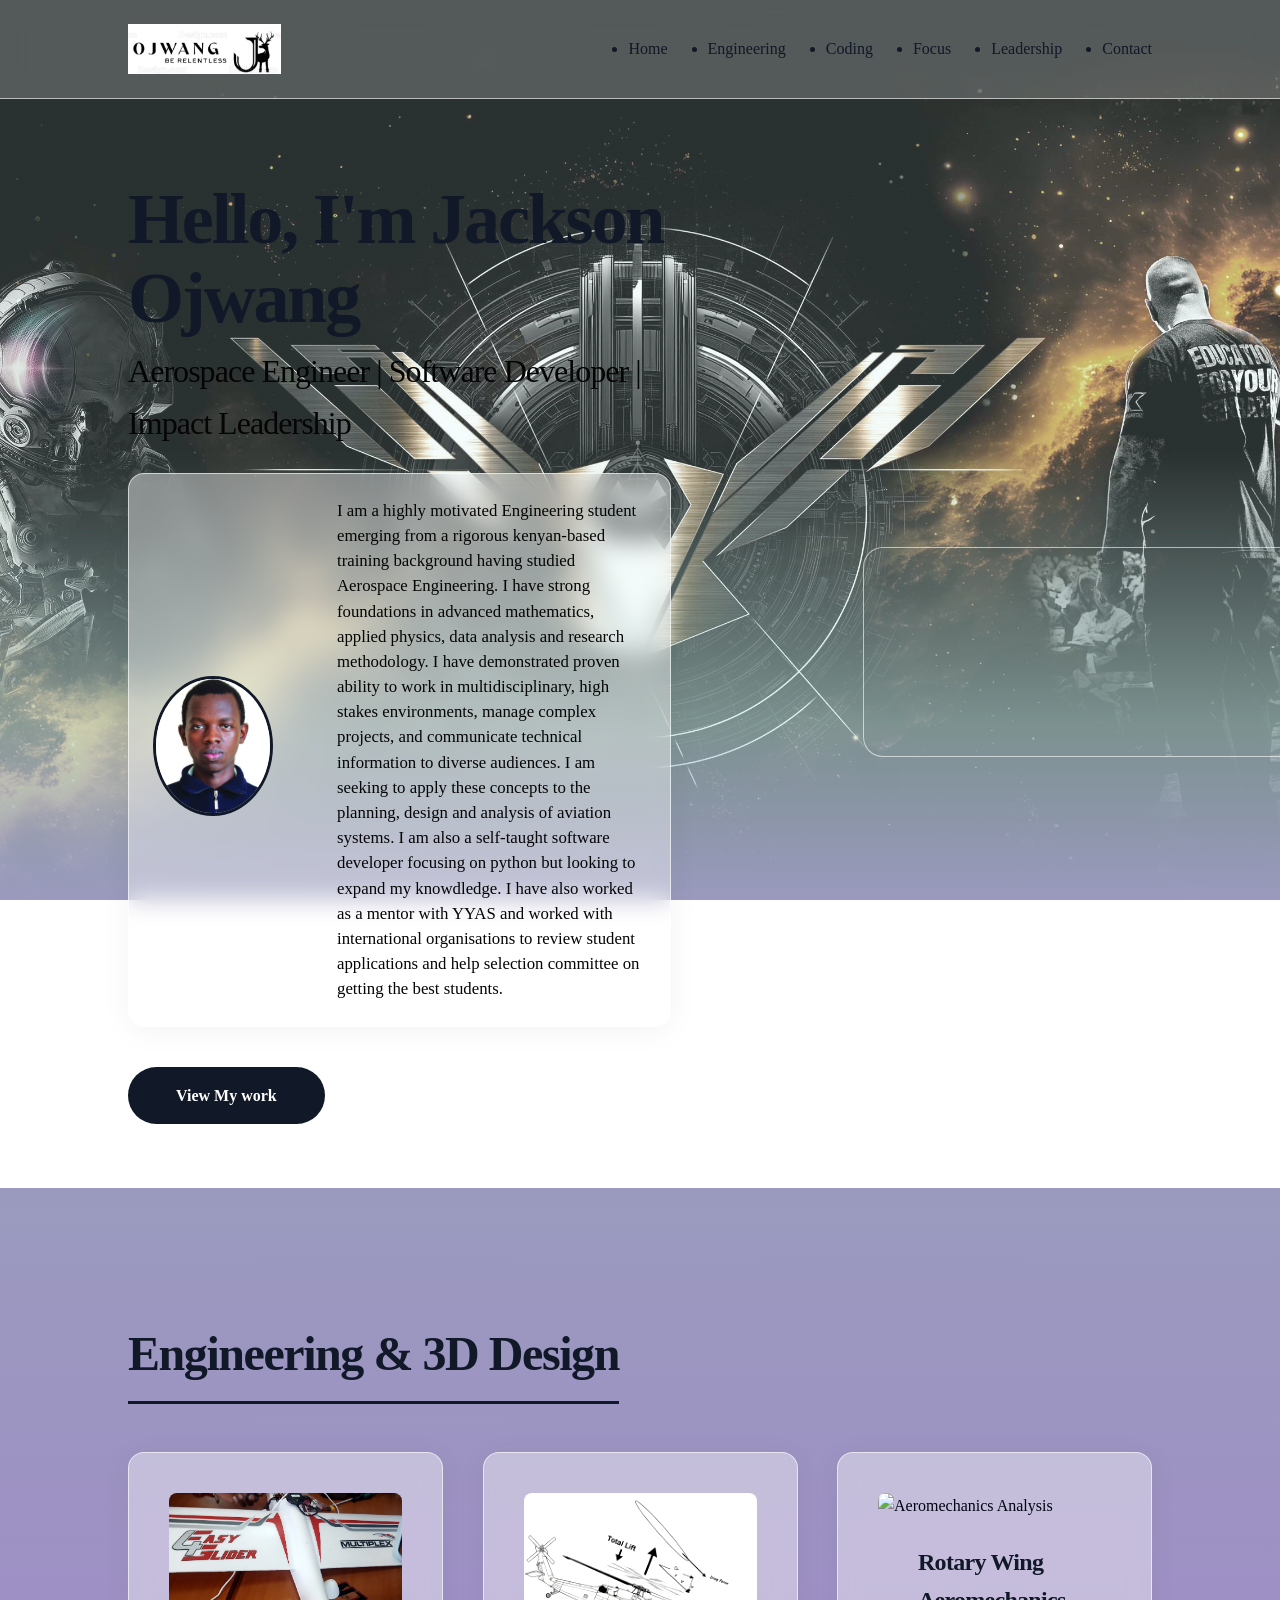
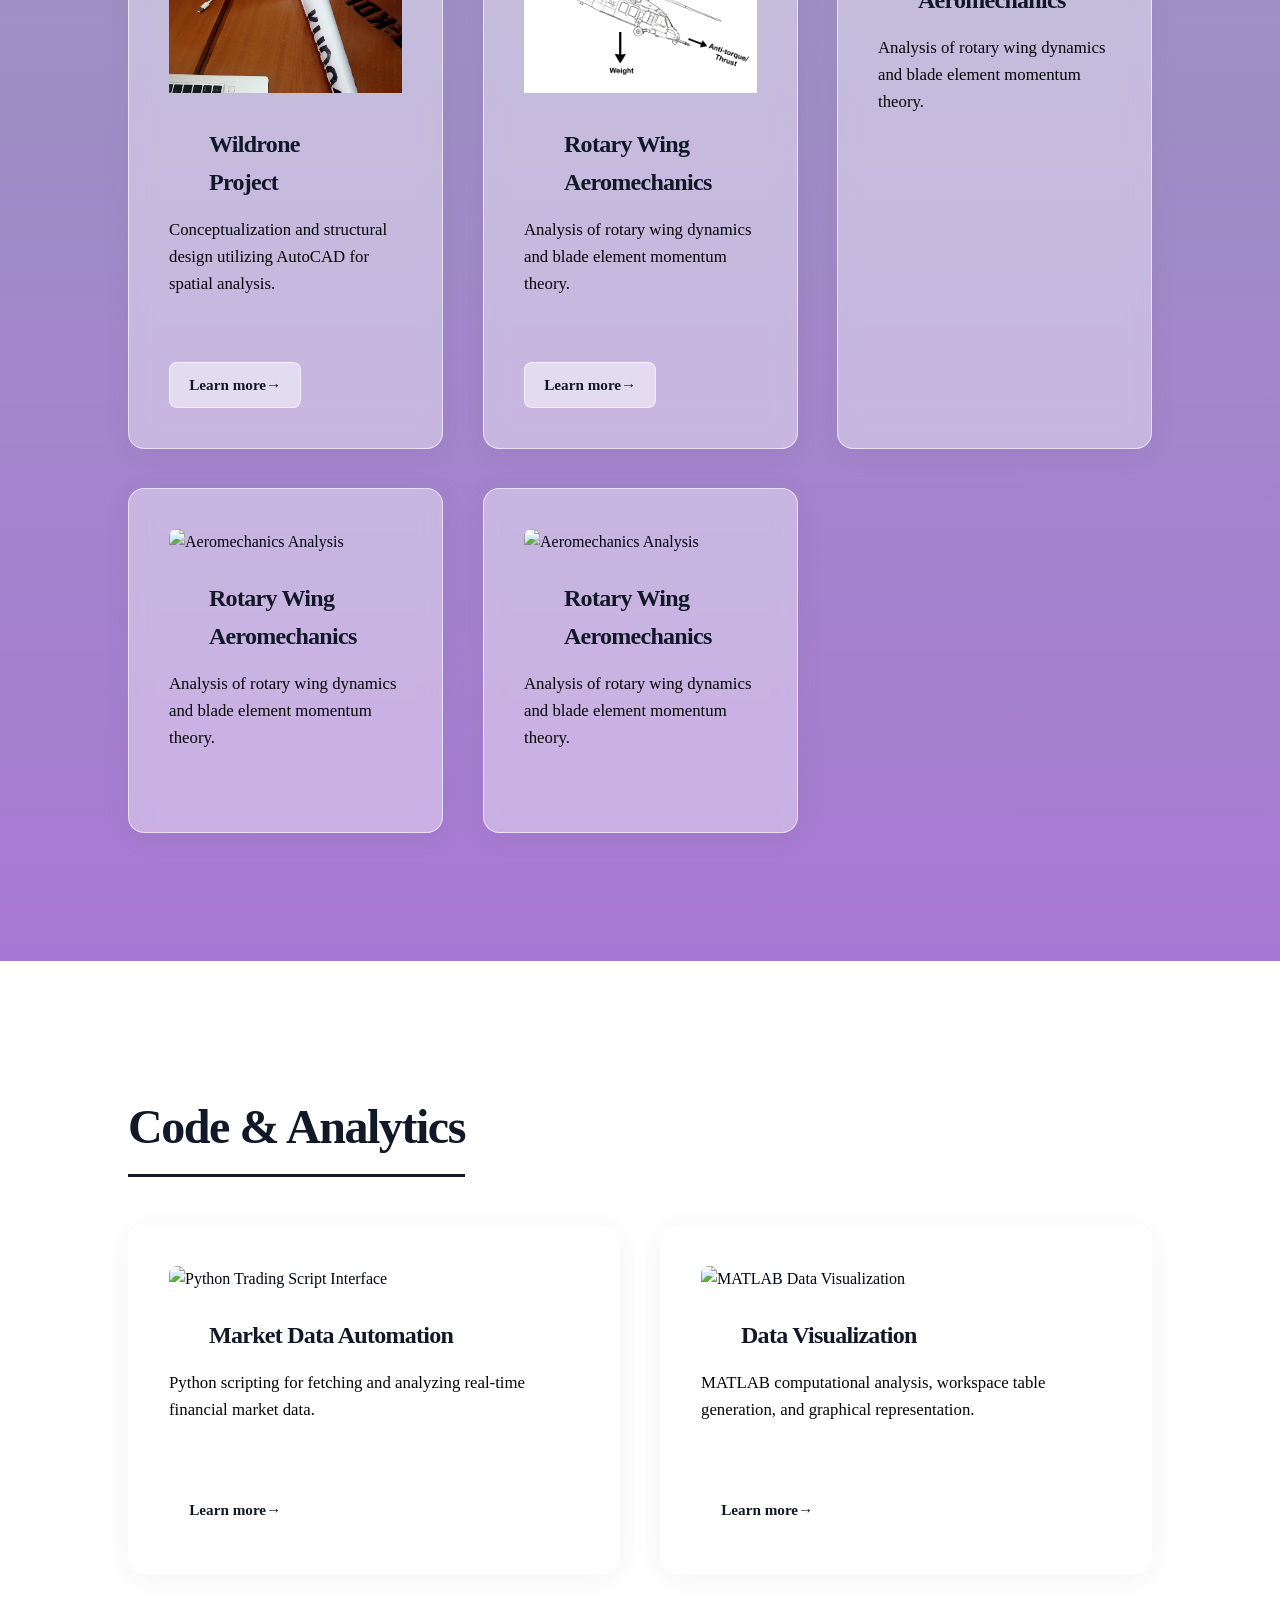
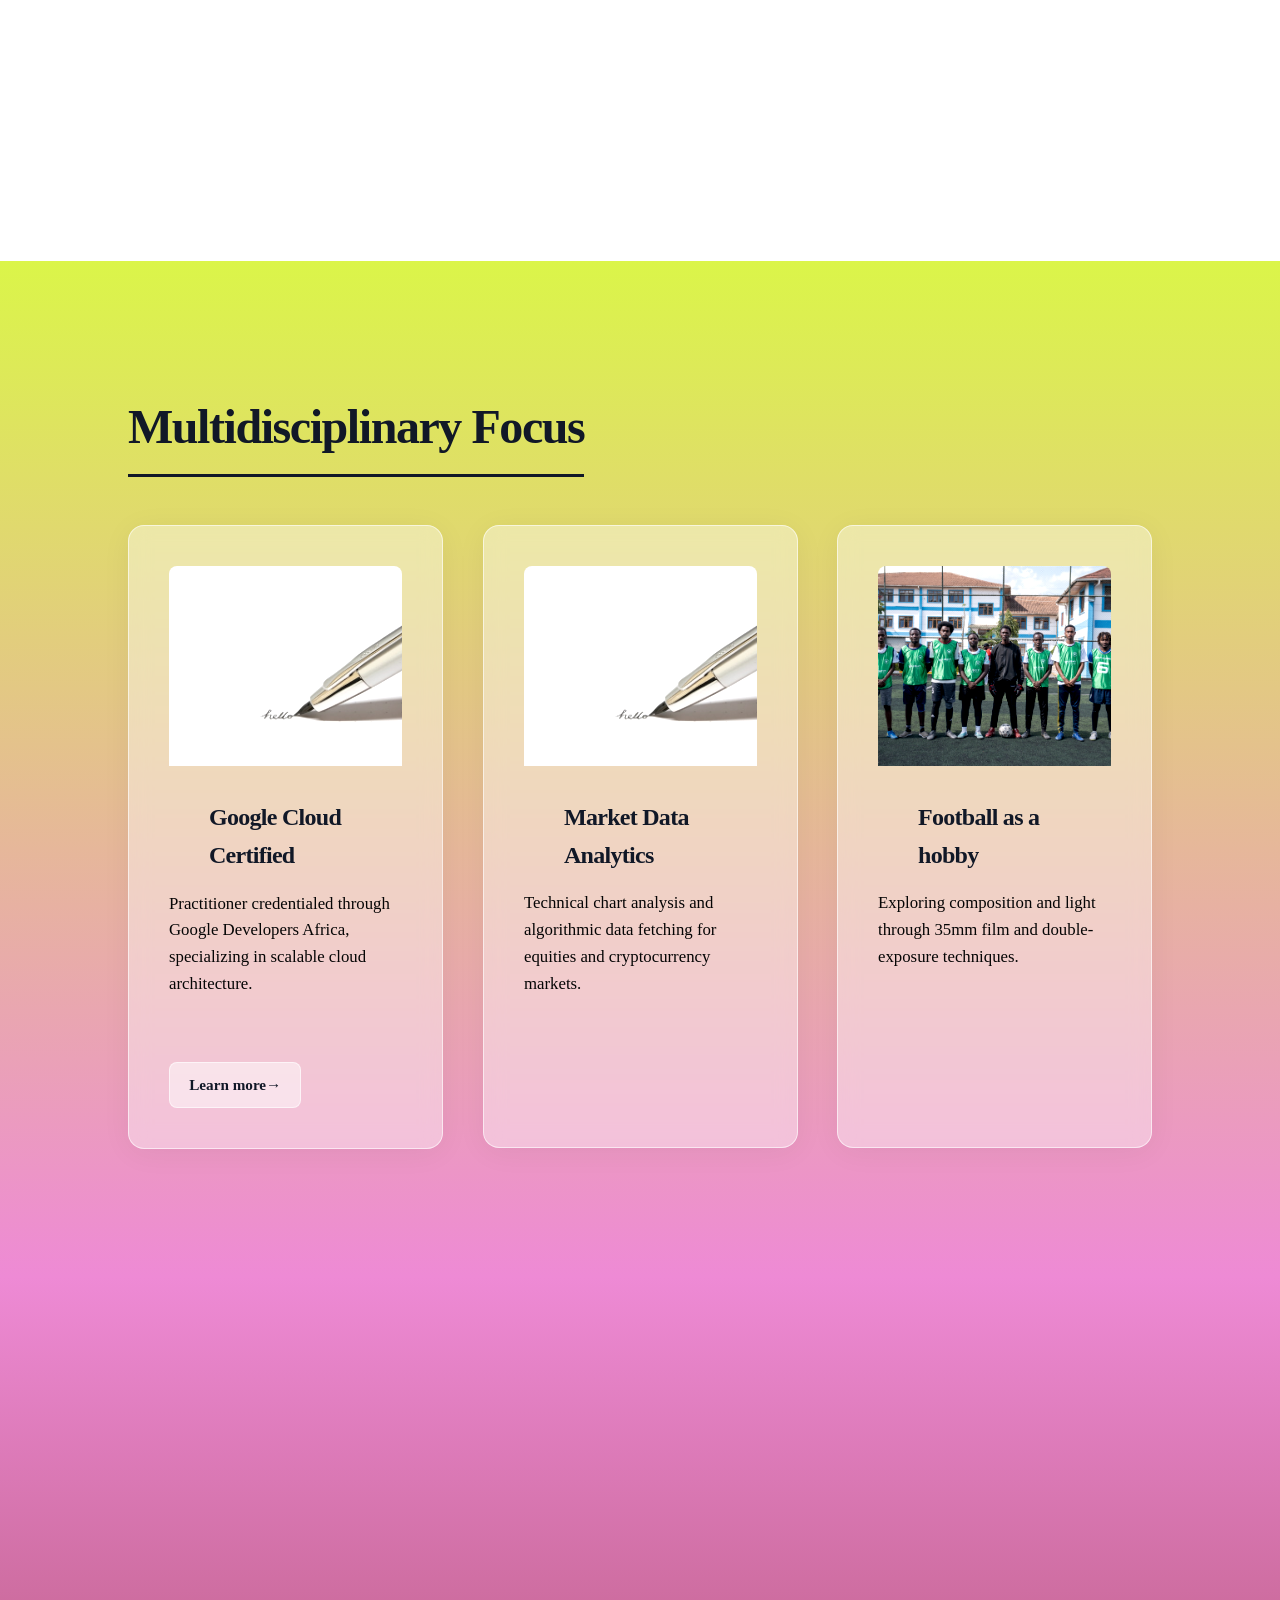
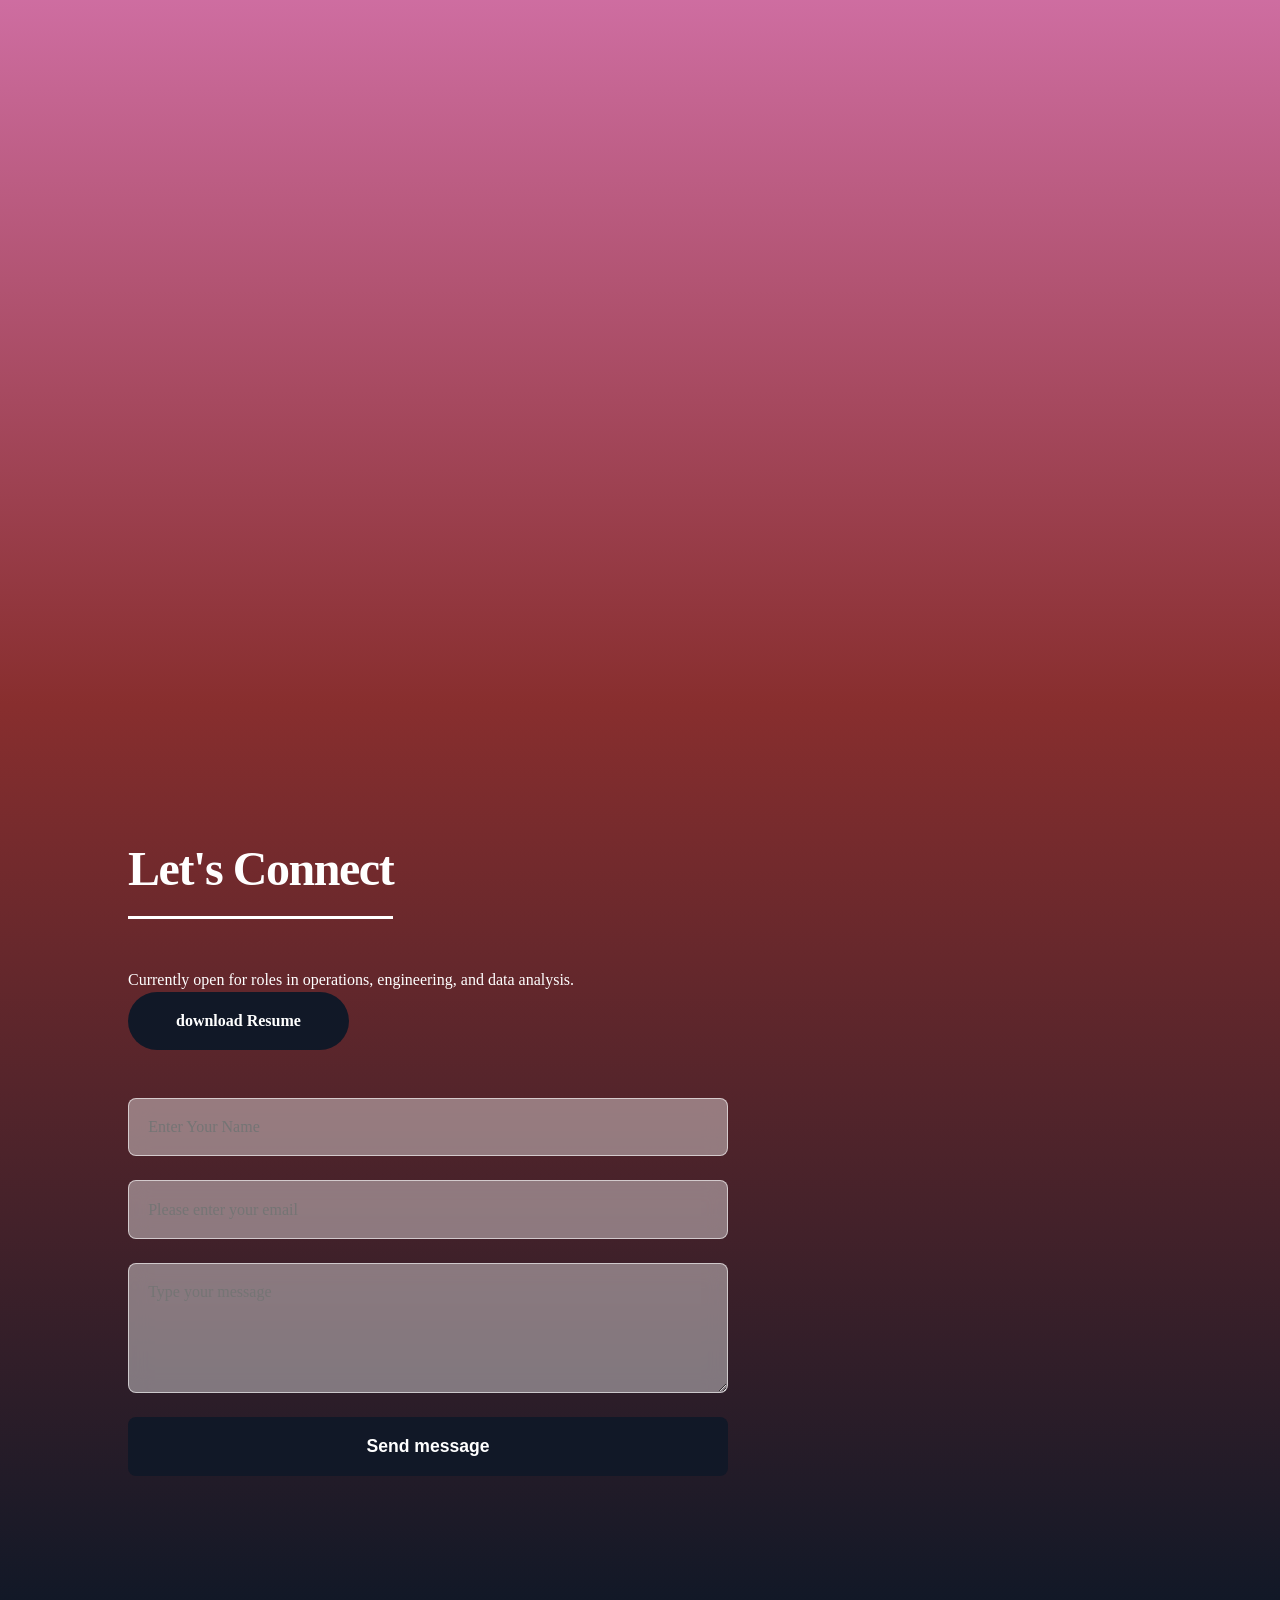
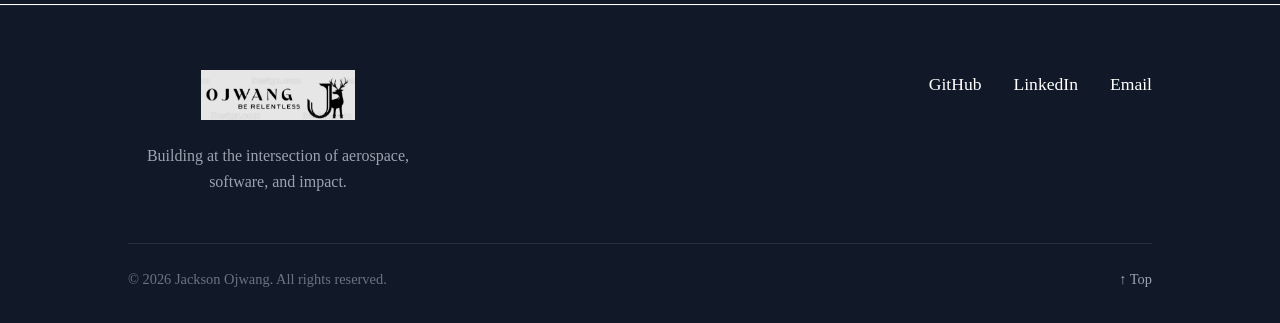
==== index.html @ 4561d60f "Update index.html changed link to LinkedIn profile" ====
<!DOCTYPE html>
<html lang="en">
<head>
    <meta charset="UTF-8">
    <meta name="viewport" content="width=device-width, initial-scale=1.0">
    <title>Portfolio | Aerospace & Engineer</title>

    <link rel="preconnect" href="https://fonts.googleapis.com">
    <link rel="preconnect" href="https://fonts.gstatic.com" crossorigin>
    <link href="https://fonts.googleapis.com/css2?family=Sirin+Stencil&display=swap" rel="stylesheet">

    <link rel="stylesheet" href="style.css">
</head>
<body>

    <header>
        <nav>
            <div class="logo">
                <a href="#home">
                    <img src="images/logo.jpg" alt="Jackson Ojwang logo"
                class="nav-logo">
                </a>
            </div>

            <div class="hamburger">
            <div class="line1"></div>
            <div class="line1"></div>
            <div class="line1"></div>
            </div>

            <ul class="nav-links">
                <li><a href="#home">Home</a></li>
                <li><a href="#engineering">Engineering</a></li>
                <li><a href="#coding">Coding</a></li>
                <li><a href="#focus">Focus</a></li>
                <li><a href="#leadership">Leadership</a></li>
                <li><a href="#contact">Contact</a></li>
            </ul>
        </nav>
    </header>

                <!---HERO SECTION---->
    <main>
        <section id="home" class="hero-section">
            <div class="hero-content">
            <div class="hero-text-column">
        <h1>Hello, I'm Jackson Ojwang</h1>
        <h2>Aerospace Engineer | Software Developer | Impact Leadership</h2>
        <div class="about-container">
            <div class="profile-img-wrapper">
                <img src="images/Portrait.jpg" alt="portait of Jackson">
            </div>
            <div class="bio-text">
                <p>I am a highly motivated Engineering student emerging from a rigorous kenyan-based training background having studied Aerospace Engineering. 
                    I have strong foundations in advanced mathematics, applied physics, data analysis and research methodology. 
                    I have demonstrated proven ability to work in multidisciplinary, high stakes environments, 
                    manage complex projects, and communicate technical information to diverse audiences. 
                    I am seeking to apply these concepts to the planning, design and analysis of aviation systems.
                    I am also a self-taught software developer focusing on python but looking to expand my knowdledge. 
                    I have also worked as a mentor with YYAS and worked with international organisations to 
                    review student applications and help selection committee on getting the best students. 
                </p>
            </div>
        </div>

        <a href="#engineering" class="cta-button">View My work</a>
    </div>

    <div class="hero-visual-column">
        <video class="floating-video" autoplay loop muted playsinline>
            <source src="images/floating.mp4" type="video/mp4">
            Your browser does not support video tag
        </video>
    </div>
</div>
        </section>
        
        <!---Engineering and expertise---->
        <section id="engineering" class="portfolio-section">
            <h2 class="hidden-scroll">Engineering & 3D Design</h2>
            <div class="grid-container">
                <div class="card hidden-scroll">
                    <img src="images/Drone.jpg" alt="AutoCAD Drone Mapping Render">
                    <h3>Wildrone Project</h3>
                    <p>Conceptualization and structural design utilizing AutoCAD for spatial analysis.</p>
                    <a href="pages/drone.html" class="learn-more-btn">Learn more&rarr;</a>
                </div>
                <div class="card hidden-scroll">
                    <img src="images/rotor mechanics.jpg" alt="Aeromechanics Analysis">
                    <h3>Rotary Wing Aeromechanics</h3>
                    <p>Analysis of rotary wing dynamics and blade element momentum theory.</p>
                    <a href="pages/Engineering.html" class="learn-more-btn">Learn more&rarr;</a>
                </div>
                <div class="card hidden-scroll">
                    <img src="/api/placeholder/600/400" alt="Aeromechanics Analysis">
                    <h3>Rotary Wing Aeromechanics</h3>
                    <p>Analysis of rotary wing dynamics and blade element momentum theory.</p>
                </div>
                <div class="card hidden-scroll">
                    <img src="/api/placeholder/600/400" alt="Aeromechanics Analysis">
                    <h3>Rotary Wing Aeromechanics</h3>
                    <p>Analysis of rotary wing dynamics and blade element momentum theory.</p>
                </div>
                <div class="card hidden-scroll">
                    <img src="/api/placeholder/600/400" alt="Aeromechanics Analysis">
                    <h3>Rotary Wing Aeromechanics</h3>
                    <p>Analysis of rotary wing dynamics and blade element momentum theory.</p>
                </div>
            </div>
        </section>

                    <!---Coding and programming---->
        <section id="coding" class="portfolio-section">
            <h2 class="hidden-scroll">Code & Analytics</h2>
            <div class="grid-container">
                <div class="card hidden-scroll">
                    <img src="/api/placeholder/600/400" alt="Python Trading Script Interface">
                    <h3>Market Data Automation</h3>
                    <p>Python scripting for fetching and analyzing real-time financial market data.</p>
                    <a href="pages/pythonscript.html" class="learn-more-btn">Learn more&rarr;</a>
                </div>
                <div class="card hidden-scroll">
                    <img src="images" alt="MATLAB Data Visualization">
                    <h3>Data Visualization</h3>
                    <p>MATLAB computational analysis, workspace table generation, and graphical representation.</p>
                    <a href="pages/MATLAB.html" class="learn-more-btn">Learn more&rarr;</a>
                </div>
            </div>
        </section>

                    <!---Certifications and other things---->
        <section id="focus" class="portfolio-section">
    <h2 class="hidden-scroll">Multidisciplinary Focus</h2>
    <div class="grid-container">
        <div class="card">
            <img src="images/hello.jpg">
            <div class="card-overlay">
                <h3>Google Cloud Certified</h3>
                <p>Practitioner credentialed through Google Developers Africa, specializing in scalable cloud architecture.</p>
                <a href="pages/GCP.html" class="learn-more-btn">Learn more&rarr;</a>
            </div>
        </div>

        <div class="card bg-image-card hidden-scroll" style="background-image: url('images/trading.jpg');">
            <div class="card-overlay">
                 <img src="images/hello.jpg">
                <h3>Market Data Analytics</h3>
                <p>Technical chart analysis and algorithmic data fetching for equities and cryptocurrency markets.</p>
            </div>
        </div>
        <div class="card bg-image-card hidden-scroll" style="background-image: url('images');">
            <div class="card-overlay">
                 <img src="images/futbol.jpg">
                <h3>Football as a hobby</h3>
                <p>Exploring composition and light through 35mm film and double-exposure techniques.</p>
            </div>
        </div>
    </div>
</section>
                                          
                <!---Leadership and stuff---->
        <section id="leadership" class="portfolio-section">
            <h2 class="hidden-scroll">Leadership & Mentorship</h2>
            <div class="grid-container">
                <div class="card hidden-scroll">
                    <img src="images/YYAS.jpg" alt="Mentoring at YYAS">
                    <h3>Yale Young African Scholars</h3>
                    <p>Mentorship and academic guidance for incoming student cohorts.</p>
                     <a href="pages/yyas.html" class="learn-more-btn">Learn more&rarr;</a>
                </div>
                <div class="card hidden-scroll">
                    <img src="images/NMS.jpg" alt="Teaching at Nambale Magnet School">
                    <h3>Educator & Mentor</h3>
                    <p>Experience teaching at Nambale Magnet School, translating complex concepts into actionable lessons.</p>
                     <a href="pages/mentorship.html" class="learn-more-btn">Learn more&rarr;</a>
                </div>
                <div class="card hidden-scroll">
                    <img src="images/united-world-colleges.png" alt="United World colleges">
                    <h3>Application Reviewer</h3>
                    <p>Experience teaching at Nambale Magnet School, translating complex concepts into actionable lessons.</p>
                    <a href="pages/uwc.html" class="learn-more-btn">Learn more&rarr;</a>
                </div>
            </div>
        </section>

                <!---Footer Section---->
        <section id="contact" class="contact-section hidden-scroll">
            <h2>Let's Connect</h2>
            <p>Currently open for roles in operations, engineering, and data analysis.</p>
            
            <a href="Jackson_Ojwang_Resume.pdf"
            target="_blank" download="Jackson_Ojwang_Resume.pdf"
            class="btn-download">download Resume</a>

            <form id="contact-form" action="https://formspree.io/f/mwvnjgkq" method="post">
                <input type="text" id="name" name="name" placeholder="Enter Your Name">
                <input type="email" id="email" name="email" placeholder="Please enter your email">
                <textarea id="message" name="message" placeholder="Type your message" rows="5" required></textarea>
                <button type="submit" id="submit-btn"> Send message</button>
                <p id="form-status" style="display: none; margin-top: 1rem; font-weight: 600;"></p>
            </form>
        </section>

    </main>

       <footer class="site-footer">
    <div class="footer-content">
        <div class="footer-brand">
            <img src="images/logo.jpg" alt="Jackson Ojwang logo"
        class="footer-logo">
            <p>Building at the intersection of aerospace, software, and impact.</p>
        </div>
        
        <div class="footer-links">
            <a href="https://github.com/ojay003" target="_blank">GitHub</a>
            <a href="https://ke.linkedin.com/in/jackson-ojwang-463024352" target="_blank">LinkedIn</a>
            <a href="dredyoj@gmail.com">Email</a>
        </div>
    </div>
    
    <div class="footer-bottom">
        <p>&copy; 2026 Jackson Ojwang. All rights reserved.</p>
        <a href="#home" class="back-to-top">↑ Top</a>
    </div>
</footer>

    <script src="script.js"></script>
</body>
</html>
---- style.css ----
/* ======= CSS VARIABLES ======== */
:root {
    /* color Palette */
    --c-mint: #9a9abe;    /* Landing Page */
    --c-purple: #A879D4;  /* Engineering */
    --c-lime: #DBF549;    /* Code & Analytics */
    --c-gold: #ee8ad5;    /* Leadership */
    --c-gray: #882e2e;    /* Contact/Footer */

    /* Typography & Surfaces */
    --text-main: #111827;   
    --text-muted: #050505;     
    --surface-glass: rgba(255, 255, 255, 0.4);
    --glass-border: rgba(255, 255, 255, 0.6);

    /* ========fonts======*/
    --font-body: 'inter', -apple-system, sans-serif;
    --font-display: 'Sirin Stencil',cursive;
}

/* ========= */
* {
    margin: 0;
    padding: 0;
    box-sizing: border-box;
    scroll-behavior: smooth;
}

body {
    color: var(--text-main);
    font-family: var(--font-stack);
    line-height: 1.6;
    overflow-x: hidden;
    
}

h1, h2, h3 {
    font-weight: 800;
    letter-spacing: -0.03em;
}

a {
    text-decoration: none;
    color: inherit;
    transition: all 0.3s ease;
}

/* == HEADER & NAVIGATION ===== */
header {
    position: fixed;
    top: 0;
    width: 100%;
    padding: 1.5rem 5%;
    display: flex;
    justify-content: space-between;
    align-items: center;
    background: rgba(255, 255, 255, 0.2);
    backdrop-filter: blur(12px);
    -webkit-backdrop-filter: blur(12px);
    z-index: 1000;
    border-bottom: 1px solid var(--glass-border);
    padding: 1.5rem 10%;
}

.logo {
    font-size: 1rem;
    font-weight: 900;
    color: var(--text-main);
}

nav {
    display: flex;
    align-items: center;            
    justify-content: space-between; 
    position: relative;
    width: 100%;
}
.nav-logo {
    max-height: 50px;
    width: auto;
    display: block;
}

/* Desktop Navigation */
@media screen and (min-width: 769px) {
    .nav-links {
        display: flex;
        flex-direction: row;
        align-items: center;
        gap: 2.5rem;
        margin: 0;
    }
}

.nav-links a:hover {
    color: #000;
    opacity: 0.6;
}

/* ====TRANSITIONS======= */
#home {
    background: linear-gradient(
        to bottom,
        rgba(204, 240, 236, 0.2) 50%,  
        rgba(204, 240, 236, 0.6) 80%, 
        var(--c-mint) 100% 
    ),
    url('images/amazing.jpeg'); 
    
    background-size: cover;
    background-position: center;
    background-repeat: no-repeat;
    background-attachment: fixed; 
}

#engineering {
    background: linear-gradient(to bottom, var(--c-mint), var(--c-purple));
}

#code {
    background: linear-gradient(to bottom, var(--c-purple), var(--c-lime));
}

#focus {
    background: linear-gradient(to bottom, var(--c-lime), var(--c-gold));
}

#leadership {
    background: linear-gradient(to bottom, var(--c-gold), var(--c-gray));
}

#contact {
    background: linear-gradient(to bottom, var(--c-gray), var(--text-main));
}

#contact h2, #contact p {
    color: #ffffff; 
}
#contact h2 {
    border-bottom-color: #ffffff;
}

/* ==== SECTION LAYOUTS ======== */
.hero-section {
    min-height: 100vh;
    display: flex;
    align-items: center;
    padding: 180px 10% 4rem 10%; 

}

.portfolio-section, .contact-section {
    padding: 8rem 10%;
    min-height: 100vh;
}

/* ===== ===== */
.hero-content h1 {
    font-size: 4.5rem;
    margin-bottom: 0.5rem;
    line-height: 1.1;
}

.hero-content h2 {
    font-size: 2rem;
    color: var(--text-muted);
    margin-bottom: 1.5rem;
    font-weight: 500;
}

.hero-content p {
    font-size: 1.5rem;
    max-width: 600px;
    margin-bottom: 2.5rem;
    color: var(--text-muted);
}

.portfolio-section h2, .contact-section h2 {
    font-size: 3rem;
    margin-bottom: 3rem;
    border-bottom: 3px solid var(--text-main);
    display: inline-block;
    padding-bottom: 0.5rem;
}

.cta-button, .btn-download {
    display: inline-block;
    padding: 1rem 3rem;
    background-color: var(--text-main);
    color: #fff;
    border-radius: 50px; 
    font-weight: 600;
    transition: transform 0.2s ease, box-shadow 0.2s ease;
}

.cta-button:hover, .btn-download:hover {
    transform: translateY(-3px);
    box-shadow: 0 10px 20px rgba(0, 0, 0, 0.15);
}

/* ========CONTAINERS========== */
.grid-container {
    display: grid;
    grid-template-columns: repeat(auto-fit, minmax(300px, 1fr));
    gap: 2.5rem;
}

.card, .timeline-item {
    background: var(--surface-glass);
    backdrop-filter: blur(10px);
    -webkit-backdrop-filter: blur(10px);
    padding: 2.5rem;
    border-radius: 16px;
    border: 1px solid var(--glass-border);
    box-shadow: 0 4px 30px rgba(0, 0, 0, 0.05);
    transition: transform 0.3s ease, box-shadow 0.3s ease, background-color 0.3s ease;
}

.card:hover, .timeline-item:hover {
    transform: translateY(-8px);
    box-shadow: 0 15px 35px rgba(0, 0, 0, 0.1);
    background: rgba(255, 255, 255, 0.6);
}

.card h3, .timeline-item h3 {
    font-size: 1.5rem;
    margin-bottom: 1rem;
    color: var(--text-main);
}

.card p, .timeline-item p {
    color: var(--text-muted);
    font-size: 1.05rem;
}

/* ======== */
.timeline {
    display: flex;
    flex-direction: column;
    gap: 2rem;
}

/* ================== */
#contact-form {
    display: flex;
    flex-direction: column;
    gap: 1.5rem;
    margin-top: 3rem;
    max-width: 600px;
}

#contact-form input, #contact-form textarea {
    width: 100%;
    padding: 1.2rem;
    background: var(--surface-glass);
    backdrop-filter: blur(10px);
    border: 1px solid var(--glass-border);
    border-radius: 8px;
    color: var(--text-main);
    font-family: inherit;
    font-size: 1rem;
    transition: outline 0.2s ease, background-color 0.2s ease;
}

#contact-form input:focus, #contact-form textarea:focus {
    outline: 2px solid var(--text-main);
    background: rgba(255, 255, 255, 0.8);
}

#contact-form button {
    padding: 1.2rem;
    background-color: var(--text-main);
    color: #fff;
    border: none;
    border-radius: 8px;
    font-size: 1.1rem;
    font-weight: 600;
    cursor: pointer;
    transition: transform 0.2s ease, box-shadow 0.2s ease;
}

#contact-form button:hover {
    transform: translateY(-2px);
    box-shadow: 0 10px 20px rgba(0, 0, 0, 0.15);
}

/* ========== */
footer {
    text-align: center;
    padding: 3rem;
    background: var(--c-gray);
    color: var(--text-muted);
    font-weight: 500;
}

/* ==========SCROLL======== */
.hidden-scroll {
    opacity: 0;
    transform: translateY(40px) scale(0.95);
    transition: all 0.7s cubic-bezier(0.5, 0, 0, 1);
    will-change: opacity, transform;
}

.show-scroll {
    opacity: 1;
    transform: translateY(0) scale(1);
}

/* ========IMAGES=======*/
.card img {
    width: 100%;
    height: 200px;
    object-fit: cover;
    border-radius: 8px 8px 0 0;
    filter: grayscale(20%) contrast(120%);
    transition: filter o.3s ease;
}

.card:hover img {
    filter: grayscale(0%) contrast(100%); 
    transform: scale(1.02);
}

.card h3, card p{
    padding: 0 2.5rem;
}

.card h3 {
    margin-top: 1.5rem;
    margin-bottom: 1rem;
}

.card p {
    margin-bottom: 2.5rem;
}

/* ========= ABOUT CONTAINER=========== */
.about-container {
    display: flex;
    align-items: center;
    gap: 4rem;
    background: var(--surface-glass);
    backdrop-filter: blur(12px);
    -webkit-backdrop-filter: blur(12px);
    border: 1px solid var(--glass-border);
    padding: 1.5rem;
    border-radius: 16px;
    margin-bottom: 2.5rem;
    max-width: 1200px;
    box-shadow: 0 4px 30px rgba(0, 0, 0, 0.05);
}

.profile-img-wrapper {
    flex-shrink: 0; 
}

.profile-img-wrapper img {
    width: 120px;
    height: 140px;
    border-radius: 50%; 
    object-fit: cover;
    border: 3px solid var(--text-main); 
    filter: grayscale(8px) contrast(110%);
}

.bio-text p {
    font-size: 1.05rem;
    color: var(--text-muted); 
    margin-bottom: 0; 
    line-height: 1.5;
}

.hero-content {
    display: flex;
    align-items: center;
    justify-content: space-between;
    width: 100%;
    gap: 4rem; 
}

.hero-text-column {
    flex: 1.3; 
    max-width: 1200px;
    z-index: 2; 
}

.hero-visual-column {
    flex: 1; 
    display: flex;
    justify-content: flex-end;
    align-items: center;
}

/* ===== 3D FLOATING ANIMATION ========= */
.floating-video {
    width: 100%;
    max-width: 450px; 
    height: auto;
    margin-right: -10vw;
    border-radius: 20px 0 0 20px; 
    border: 1px solid var(--glass-border);
    border-right: none;
    filter: drop-shadow(-10px 30px 25px rgba(0, 0, 0, 0.2)); 
    animation: smoothFloat 8s ease-in-out infinite;
    object-fit: cover; 
    overflow: hidden;
}

/* ==== RESPONSIVE DESIGN======= */
@media (max-width: 968px) {
    .hero-content {
        flex-direction: column;
        text-align: center;
        gap: 2rem;
    }
    
    .hero-visual-column {
        order: -1; 
    }

    .floating-render {
        max-width: 300px; 
    }
}

/* ======= MOBILE RESPONSIVENESS==== */

/* Hamburger Styling */
.hamburger {
    display: none;
    cursor: pointer;
    z-index: 2000;
}

.hamburger div {
    width: 25px;
    height: 3px;
    background-color: var(--text-main);
    margin: 5px;
    transition: all 0.3s ease;
}

@media screen and (max-width: 768px) {
    /*  Body and Section Padding */
    .hero-section {
        padding: 120px 5% 4rem 5%; 
        height: auto;
        min-height: 100vh;
    }
    
    .portfolio-section, .contact-section {
        padding: 5rem 5%; 
    }

    .hero-content h1 {
        font-size: 2.8rem; 
    }
    
    .hero-content h2 {
        font-size: 1.2rem;
    }
    
    .portfolio-section h2, .contact-section h2 {
        font-size: 2.2rem;
    }

    /* Fix the Split Layout*/
    .hero-content {
        flex-direction: column;
        gap: 2rem;
        text-align: center;
    }

    .hero-visual-column {
        order: -1; 
    }

    .floating-render {
        max-width: 280px; 
    }

    .about-container {
        flex-direction: column;
        text-align: center;
        padding: 1.5rem 1rem;
        height: auto;
    }

    /* Mobile Navigation Menu */
    body {
        overflow-x: hidden; 
    }

    .nav-links {
        position: fixed;
        right: -100%;
        top: 0;
        height: 100vh;
        background: rgba(255, 255, 255, 0.85);
        backdrop-filter: blur(15px);
        -webkit-backdrop-filter: blur(15px);
        display: flex;
        flex-direction: column;
        align-items: center;
        justify-content: center;
        width: 100%;
        transition: right 0.4s ease-in-out;
        z-index: 1500;
    }

    .nav-links li {
        margin: 1.5rem 0;
    }

    .nav-links a {
        font-size: 1.5rem;
    }

    .hamburger {
        display: block; 
    }

    .nav-active {
        right: 0;
    }

    .toggle .line1 {
        transform: rotate(-45deg) translate(-5px, 6px);
    }
    .toggle .line2 {
        opacity: 0;
    }
    .toggle .line3 {
        transform: rotate(45deg) translate(-5px, -6px);
    }
}

/* === FOOTER section==== */
.site-footer {
    background-color: var(--text-main); 
    padding: 4rem 10% 2rem 10%;
    border-top: 1px solid rgba(255, 255, 255, 0.05); 
}

.footer-content {
    display: flex;
    justify-content: space-between;
    align-items: flex-start;
    margin-bottom: 3rem;
    flex-wrap: wrap;
    gap: 2rem;
}

.footer-brand h2 {
    color: #ffffff;
    font-family: var(--font-display);
    margin-bottom: 0.5rem;
    font-size: 2rem;
}

.footer-brand p {
    color: #9ca3af; 
    font-size: 1rem;
    max-width: 300px;
}

.footer-links {
    display: flex;
    gap: 2rem;
}

.footer-links a {
    color: #ffffff;
    font-weight: 500;
    font-size: 1.1rem;
    transition: color 0.3s ease, transform 0.3s ease;
}

.footer-links a:hover {
    color: var(--c-lime); 
    transform: translateY(-2px);
}

.footer-bottom {
    display: flex;
    justify-content: space-between;
    align-items: center;
    border-top: 1px solid rgba(255, 255, 255, 0.1);
    padding-top: 1.5rem;
    font-size: 0.9rem;
    color: #6b7280;
}

.back-to-top {
    color: #9ca3af;
    transition: color 0.3s ease;
}

.back-to-top:hover {
    color: #ffffff;
}

/*  stack nice on phones */
@media (max-width: 768px) {
    .footer-content {
        flex-direction: column;
        align-items: center;
        text-align: center;
    }
    .footer-bottom {
        flex-direction: column;
        gap: 1rem;
    }
}

/* logo and branding */
.nav-logo {
    max-height: 50px;
    width: auto;
    display: block;
    transition: transform 0.3s ease;
}

.nav-logo:hover {
    transform: scale(1.05);
}

.footer-logo {
    max-height: 50px;
    width: auto;
    margin-bottom: 1rem;
    filter: grayscale(100%) brightness(90%);
}

/* Learn more buttons*/
.learn-more-btn {
    display: inline-flex;
    align-items: center;
    gap: 0.5rem;
    margin-top: 1.5rem;
    padding: 0.6rem 1.2rem;
    font-size: 0.95rem;
    font-weight: 600;
    text-decoration: none;

    background: rgba(255, 255, 255, 0.5);
    color: var(--text-main);
    border: 1px solid var(--glass-border);
    border-radius: 8px;
    transition: all 0.3s ease;
}

.learn-more-btn:hover {
    background: var(--text-main);
    color: var(--c-mint);
    transform: translateX(5px);
}

.bg-image-card .learn-more-btn {
    background: rgba(255, 255, 255, 0.1);
    color: #ffffff;
    border: 1px solid rgba(255, 255, 255, 0.3);
}
.bg-image-card .learn-more-btn:hover {
    background: #ffffff;
    color: var(--text-main);
    border: 1px solid #ffffff;
}
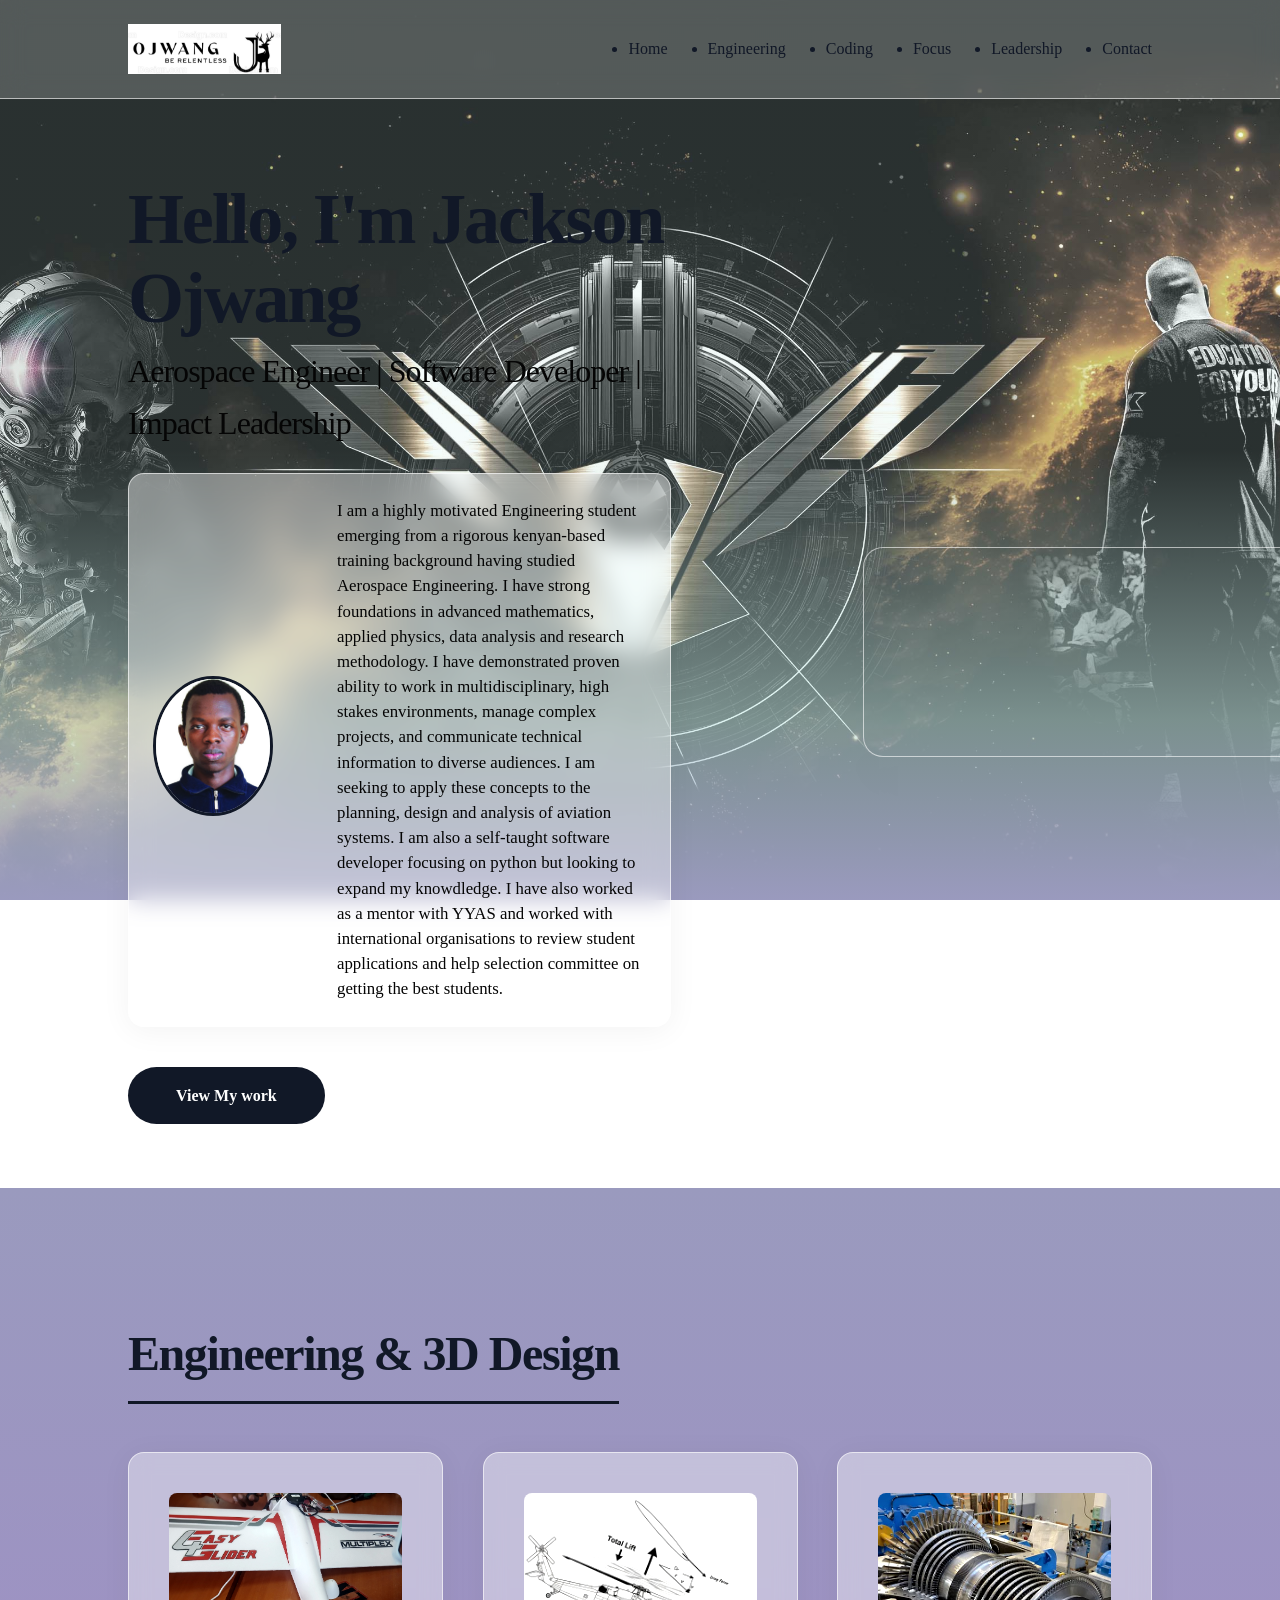
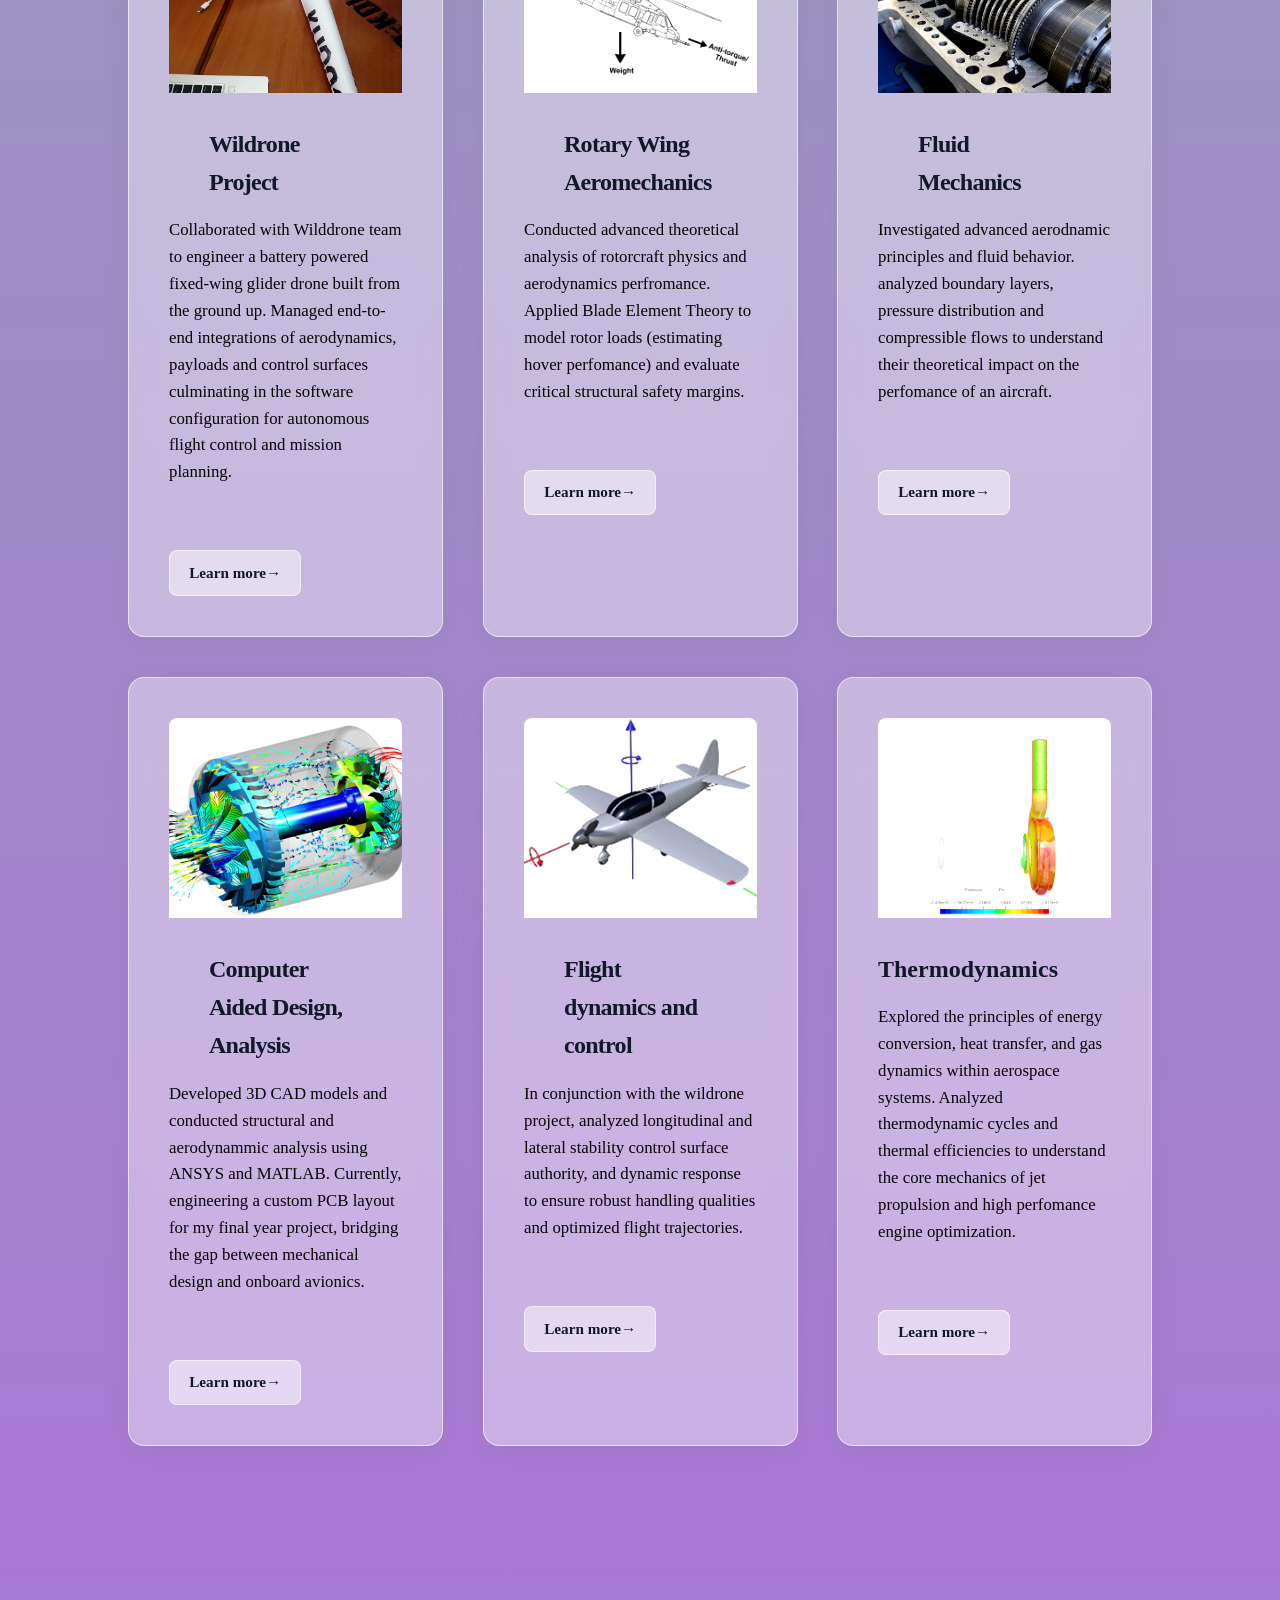
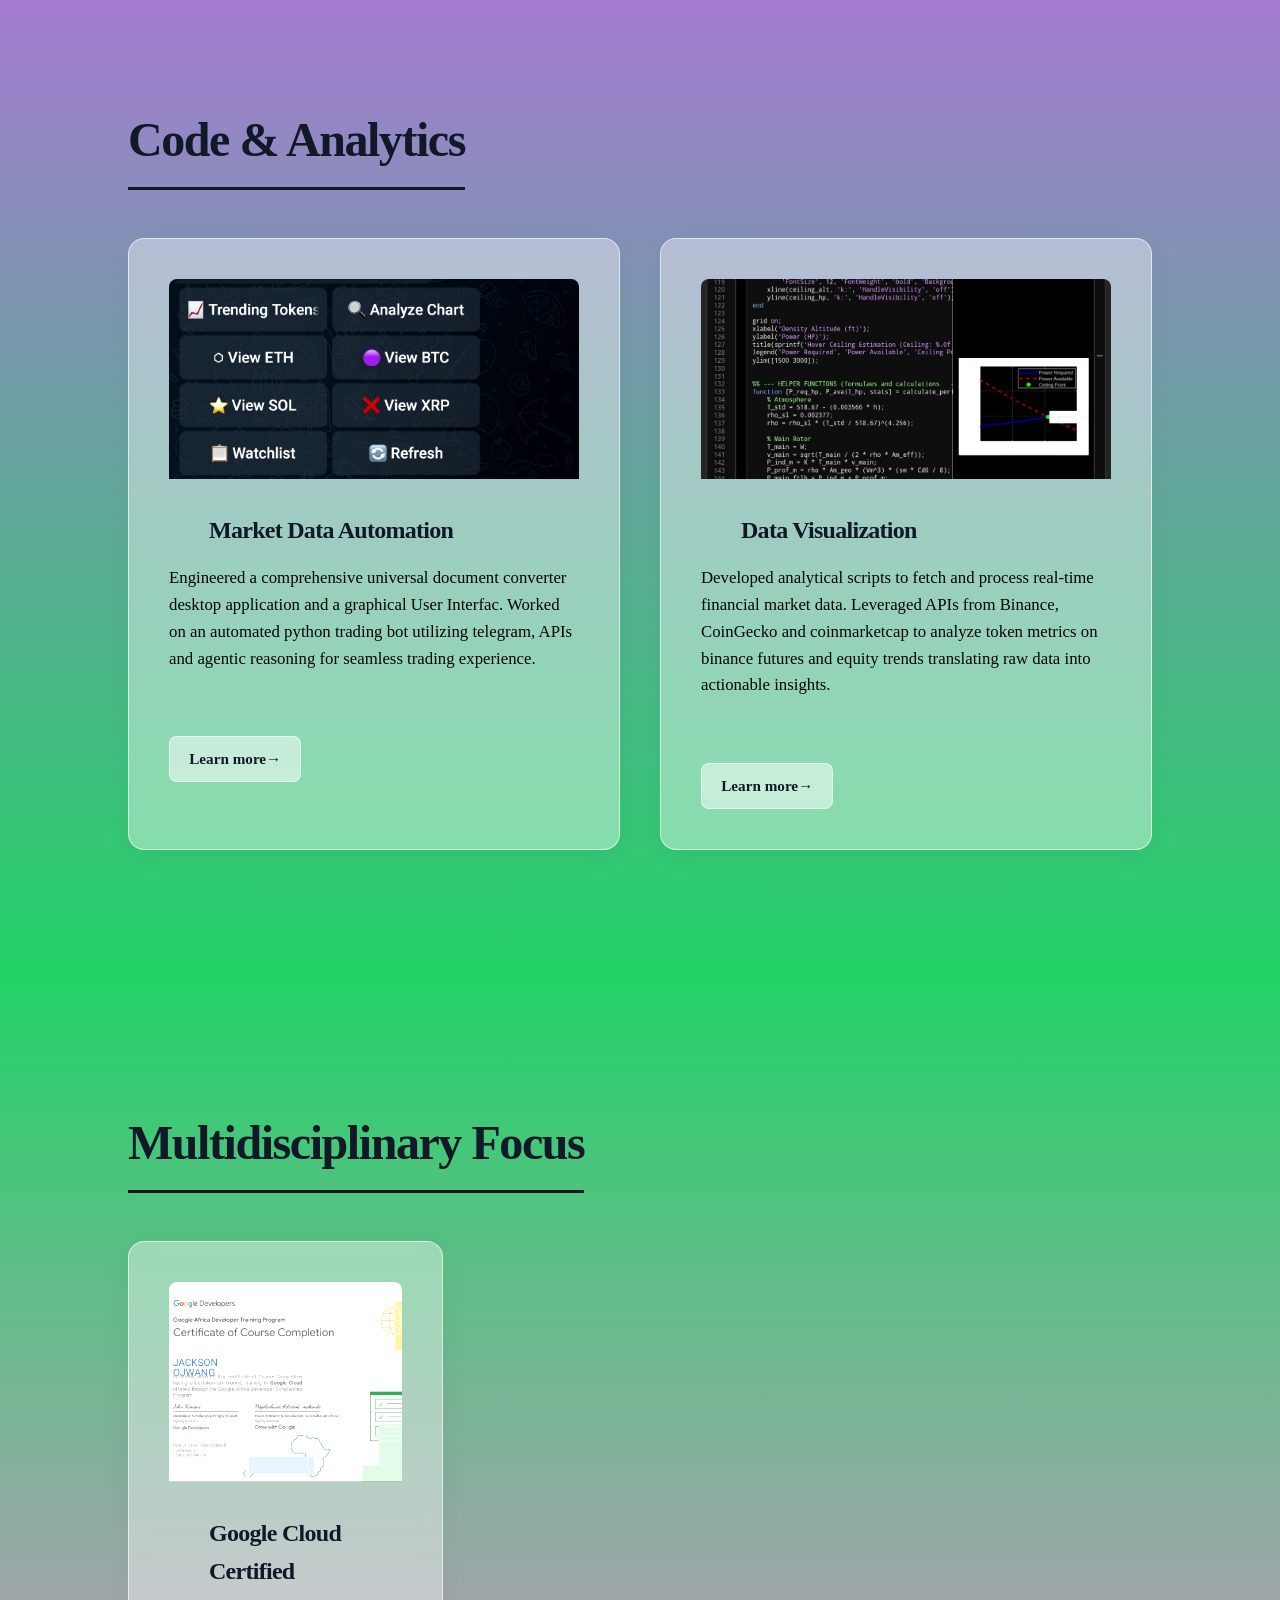
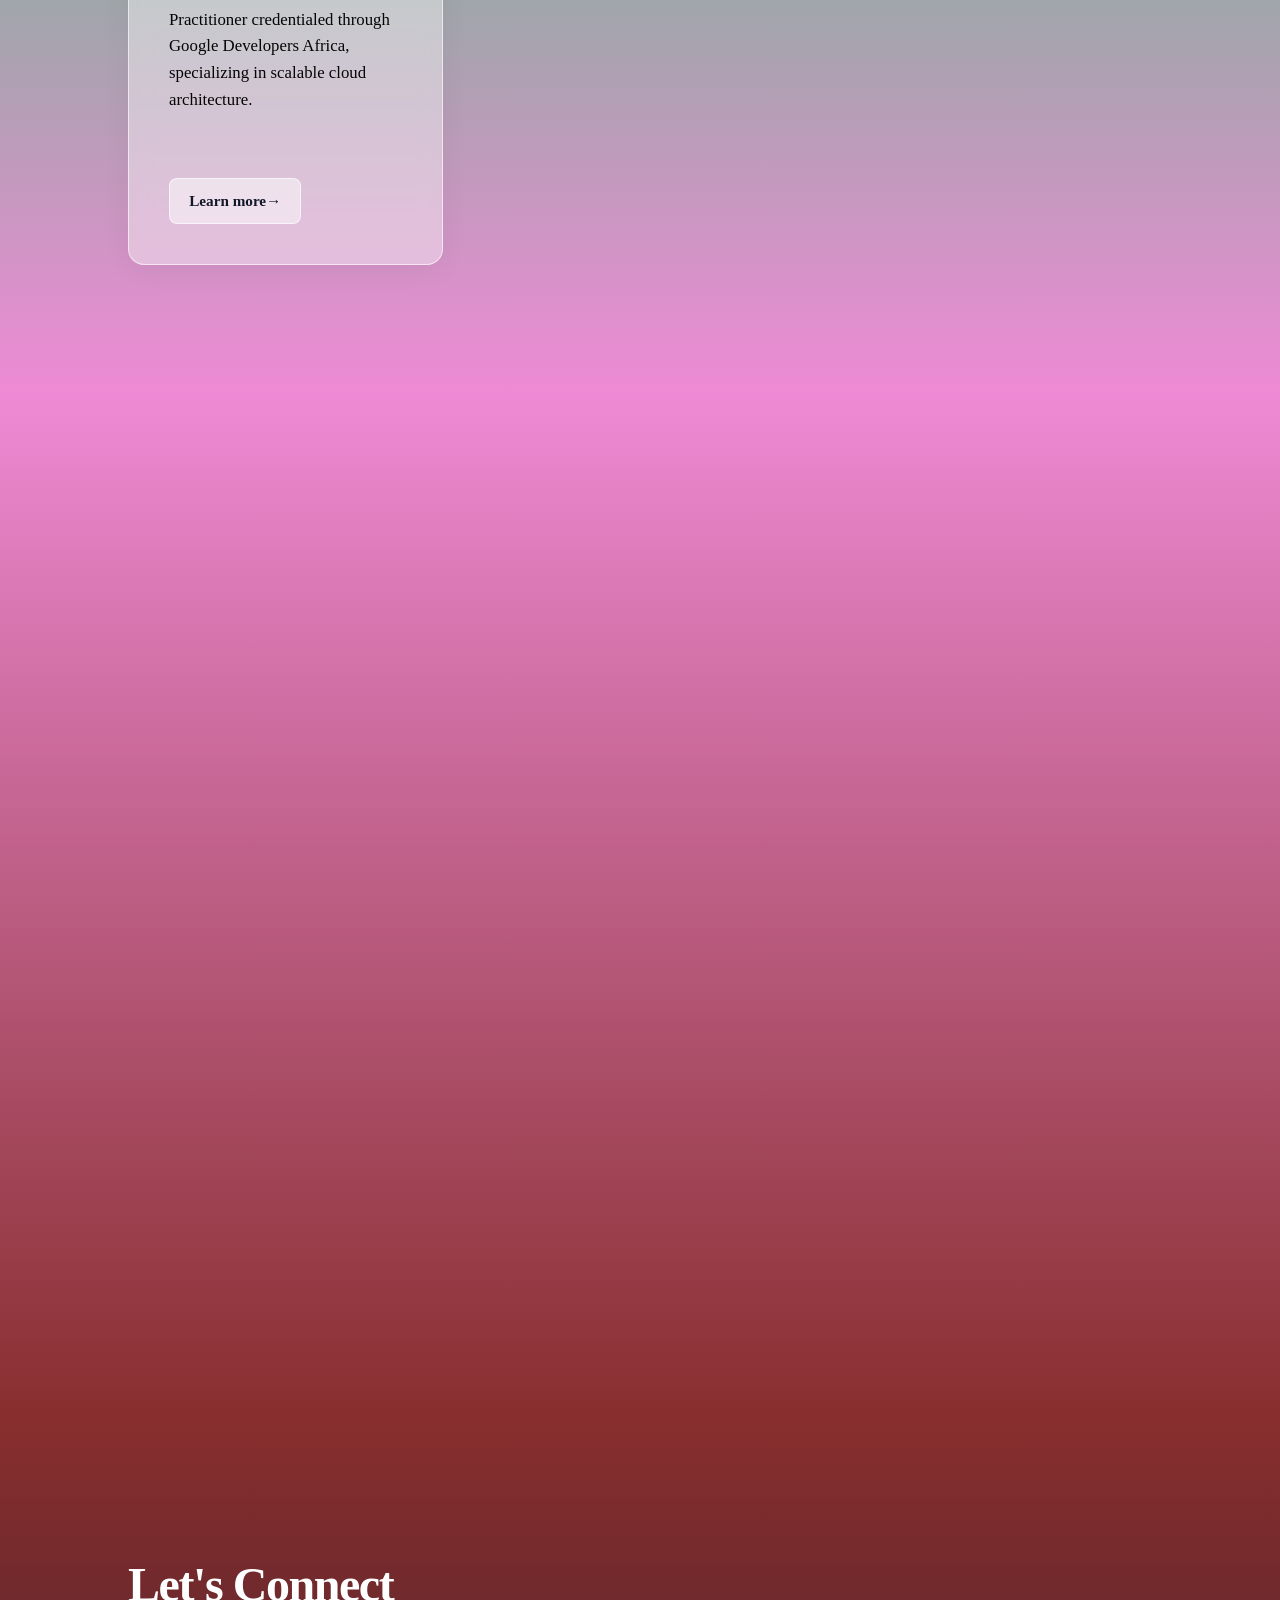
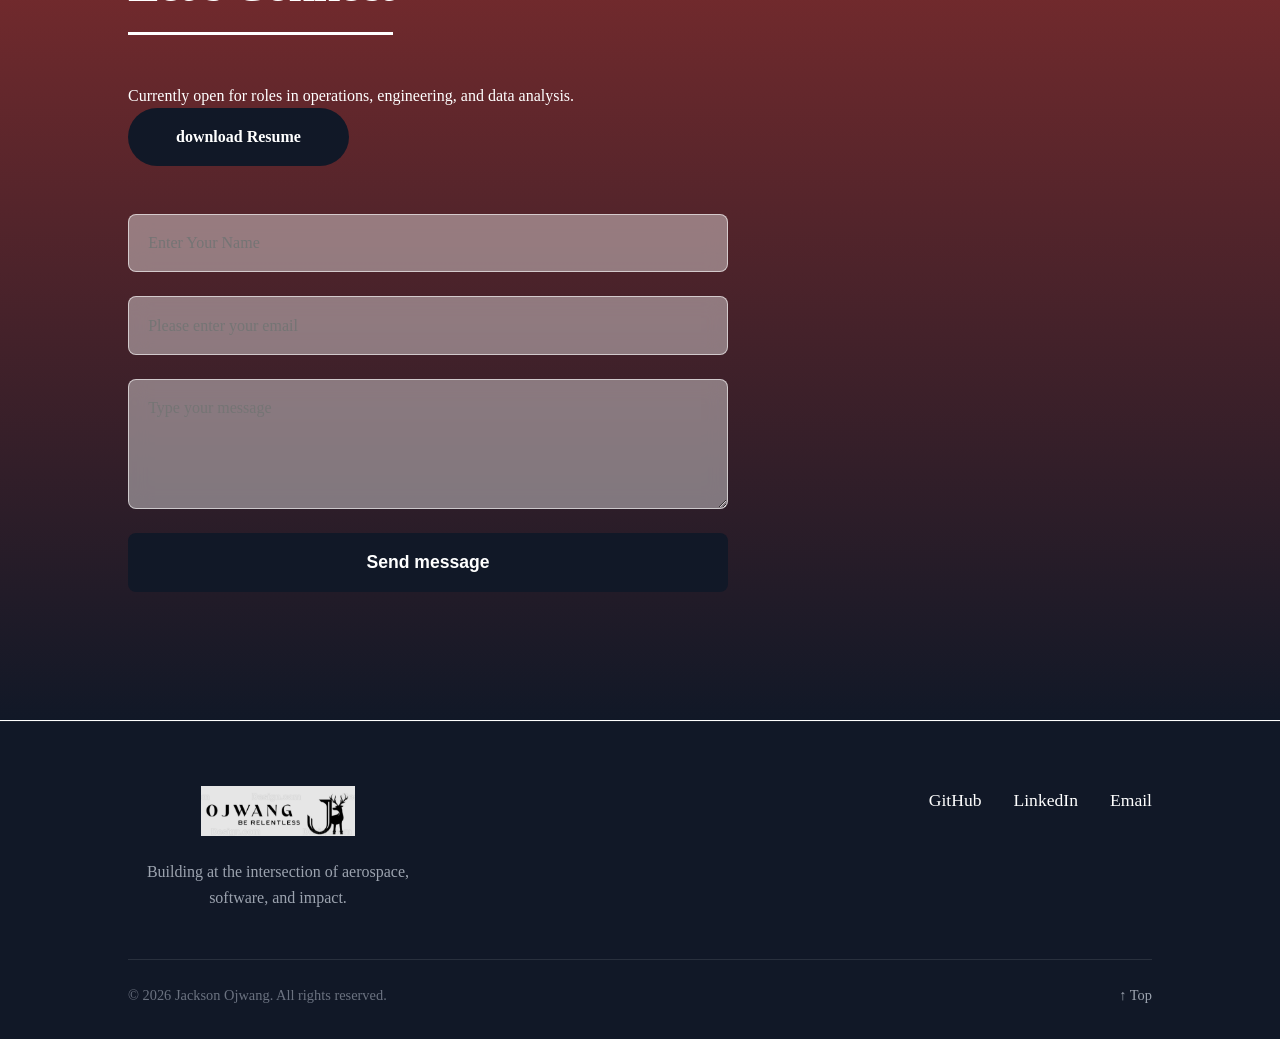
==== commit 705a681c: "detailed content" ====
--- a/index.html
+++ b/index.html
@@ -51,7 +51,8 @@
                 <img src="images/Portrait.jpg" alt="portait of Jackson">
             </div>
             <div class="bio-text">
-                <p>I am a highly motivated Engineering student emerging from a rigorous kenyan-based training background having studied Aerospace Engineering. 
+                <p>
+                    I am a highly motivated Engineering student emerging from a rigorous kenyan-based training background having studied Aerospace Engineering. 
                     I have strong foundations in advanced mathematics, applied physics, data analysis and research methodology. 
                     I have demonstrated proven ability to work in multidisciplinary, high stakes environments, 
                     manage complex projects, and communicate technical information to diverse audiences. 
@@ -82,29 +83,62 @@
                 <div class="card hidden-scroll">
                     <img src="images/Drone.jpg" alt="AutoCAD Drone Mapping Render">
                     <h3>Wildrone Project</h3>
-                    <p>Conceptualization and structural design utilizing AutoCAD for spatial analysis.</p>
+                    <p>
+                        Collaborated with Wilddrone team to engineer a battery powered fixed-wing glider drone built from the ground up. 
+                        Managed end-to-end integrations of aerodynamics, payloads and control surfaces culminating in 
+                       the software configuration for autonomous flight control and mission planning.
+                    </p>
                     <a href="pages/drone.html" class="learn-more-btn">Learn more&rarr;</a>
                 </div>
                 <div class="card hidden-scroll">
                     <img src="images/rotor mechanics.jpg" alt="Aeromechanics Analysis">
                     <h3>Rotary Wing Aeromechanics</h3>
-                    <p>Analysis of rotary wing dynamics and blade element momentum theory.</p>
+                    <p>
+                        Conducted advanced theoretical analysis of rotorcraft physics and aerodynamics perfromance.
+                        Applied Blade Element Theory to model rotor loads (estimating hover perfomance) and evaluate critical
+                        structural safety margins.
+
+                    </p>
                     <a href="pages/Engineering.html" class="learn-more-btn">Learn more&rarr;</a>
                 </div>
                 <div class="card hidden-scroll">
-                    <img src="/api/placeholder/600/400" alt="Aeromechanics Analysis">
-                    <h3>Rotary Wing Aeromechanics</h3>
-                    <p>Analysis of rotary wing dynamics and blade element momentum theory.</p>
-                </div>
-                <div class="card hidden-scroll">
-                    <img src="/api/placeholder/600/400" alt="Aeromechanics Analysis">
-                    <h3>Rotary Wing Aeromechanics</h3>
-                    <p>Analysis of rotary wing dynamics and blade element momentum theory.</p>
-                </div>
-                <div class="card hidden-scroll">
-                    <img src="/api/placeholder/600/400" alt="Aeromechanics Analysis">
-                    <h3>Rotary Wing Aeromechanics</h3>
-                    <p>Analysis of rotary wing dynamics and blade element momentum theory.</p>
+                    <img src="images/steam-turbine.jpg" alt="Aeromechanics Analysis">
+                    <h3>Fluid Mechanics </h3>
+                    <p>
+                        Investigated advanced aerodnamic principles and fluid behavior.
+                        analyzed boundary layers, pressure distribution and compressible
+                        flows to understand their theoretical impact on the perfomance of an aircraft.
+                    </p>
+                <a href="pages/fluid.html" class="learn-more-btn">Learn more&rarr;</a>
+                </div>
+                <div class="card hidden-scroll">
+                    <img src="images/simulation.jpg" alt="Aeromechanics Analysis">
+                    <h3>Computer Aided Design, Analysis</h3>
+                    <p>
+                        Developed 3D CAD models and conducted structural and aerodynammic
+                        analysis using ANSYS and MATLAB. Currently, engineering a custom PCB layout
+                        for my final year project, bridging the gap between mechanical design and onboard avionics.
+                    </p>
+                <a href="pages/CAD.html" class="learn-more-btn">Learn more&rarr;</a>
+                </div>
+                <div class="card hidden-scroll">
+                    <img src="images/Airplane_motion.jpg" alt="Aeromechanics Analysis">
+                    <h3>Flight dynamics and control</h3>
+                    <p>
+                        In conjunction with the wildrone project, analyzed longitudinal and lateral stability
+                        control surface authority, and dynamic response to ensure robust handling qualities and optimized flight trajectories.
+                    </p>
+                <a href="pages/dynamics.html" class="learn-more-btn">Learn more&rarr;</a>
+                </div>
+                <div class="card hidden-scroll">
+                    <img src="images/analysis.png" alt="Athermodynamics analysis">
+                    <h4>Thermodynamics</h4>
+                    <p>
+                        Explored the principles of energy conversion, heat transfer, and gas dynamics within aerospace systems.
+                        Analyzed thermodynamic cycles and thermal efficiencies to understand the core mechanics of jet propulsion 
+                        and high perfomance engine optimization.
+                    </p>
+                <a href="pages/CAD.html" class="learn-more-btn">Learn more&rarr;</a>
                 </div>
             </div>
         </section>
@@ -114,15 +148,22 @@
             <h2 class="hidden-scroll">Code & Analytics</h2>
             <div class="grid-container">
                 <div class="card hidden-scroll">
-                    <img src="/api/placeholder/600/400" alt="Python Trading Script Interface">
+                    <img src="images/python-bot.jpg" alt="Python Trading Script Interface">
                     <h3>Market Data Automation</h3>
-                    <p>Python scripting for fetching and analyzing real-time financial market data.</p>
+                    <p>
+                        Engineered a comprehensive universal document converter desktop application
+                        and a graphical User Interfac. Worked on an automated python trading bot 
+                        utilizing telegram, APIs and agentic reasoning for seamless trading experience.
+                    </p>
                     <a href="pages/pythonscript.html" class="learn-more-btn">Learn more&rarr;</a>
                 </div>
                 <div class="card hidden-scroll">
-                    <img src="images" alt="MATLAB Data Visualization">
+                    <img src="images/data-vizuo.jpg" alt="MATLAB Data Visualization">
                     <h3>Data Visualization</h3>
-                    <p>MATLAB computational analysis, workspace table generation, and graphical representation.</p>
+                    <p>
+                        Developed analytical scripts to fetch and process real-time financial market data. Leveraged APIs from Binance, CoinGecko and coinmarketcap to analyze
+                        token metrics on binance futures and equity trends translating raw data into actionable insights.
+                    </p>
                     <a href="pages/MATLAB.html" class="learn-more-btn">Learn more&rarr;</a>
                 </div>
             </div>
@@ -133,7 +174,7 @@
     <h2 class="hidden-scroll">Multidisciplinary Focus</h2>
     <div class="grid-container">
         <div class="card">
-            <img src="images/hello.jpg">
+            <img src="images/GCP.jpg">
             <div class="card-overlay">
                 <h3>Google Cloud Certified</h3>
                 <p>Practitioner credentialed through Google Developers Africa, specializing in scalable cloud architecture.</p>
@@ -175,7 +216,7 @@
                      <a href="pages/mentorship.html" class="learn-more-btn">Learn more&rarr;</a>
                 </div>
                 <div class="card hidden-scroll">
-                    <img src="images/united-world-colleges.png" alt="United World colleges">
+                    <img src="images/Jackson Ojwang.png" alt="United World colleges">
                     <h3>Application Reviewer</h3>
                     <p>Experience teaching at Nambale Magnet School, translating complex concepts into actionable lessons.</p>
                     <a href="pages/uwc.html" class="learn-more-btn">Learn more&rarr;</a>
@@ -213,7 +254,7 @@
         
         <div class="footer-links">
             <a href="https://github.com/ojay003" target="_blank">GitHub</a>
-            <a href="https://ke.linkedin.com/in/jackson-ojwang-463024352" target="_blank">LinkedIn</a>
+            <a href="https://ke.linkedin.com/in/jackson-ijwang-463024352" target="_blank">LinkedIn</a>
             <a href="dredyoj@gmail.com">Email</a>
         </div>
     </div>
--- a/style.css
+++ b/style.css
@@ -3,7 +3,7 @@
     /* color Palette */
     --c-mint: #9a9abe;    /* Landing Page */
     --c-purple: #A879D4;  /* Engineering */
-    --c-lime: #DBF549;    /* Code & Analytics */
+    --c-lime: #23d367;    /* Code & Analytics */
     --c-gold: #ee8ad5;    /* Leadership */
     --c-gray: #882e2e;    /* Contact/Footer */
 
@@ -117,7 +117,7 @@
     background: linear-gradient(to bottom, var(--c-mint), var(--c-purple));
 }
 
-#code {
+#coding {
     background: linear-gradient(to bottom, var(--c-purple), var(--c-lime));
 }
 
@@ -328,6 +328,12 @@
 .card h3 {
     margin-top: 1.5rem;
     margin-bottom: 1rem;
+}
+.card h4 {
+    margin-top: 1.5rem;
+    margin-bottom: 1rem;
+    font-size:x-large;
+    font-family: var(--text-main);
 }
 
 .card p {
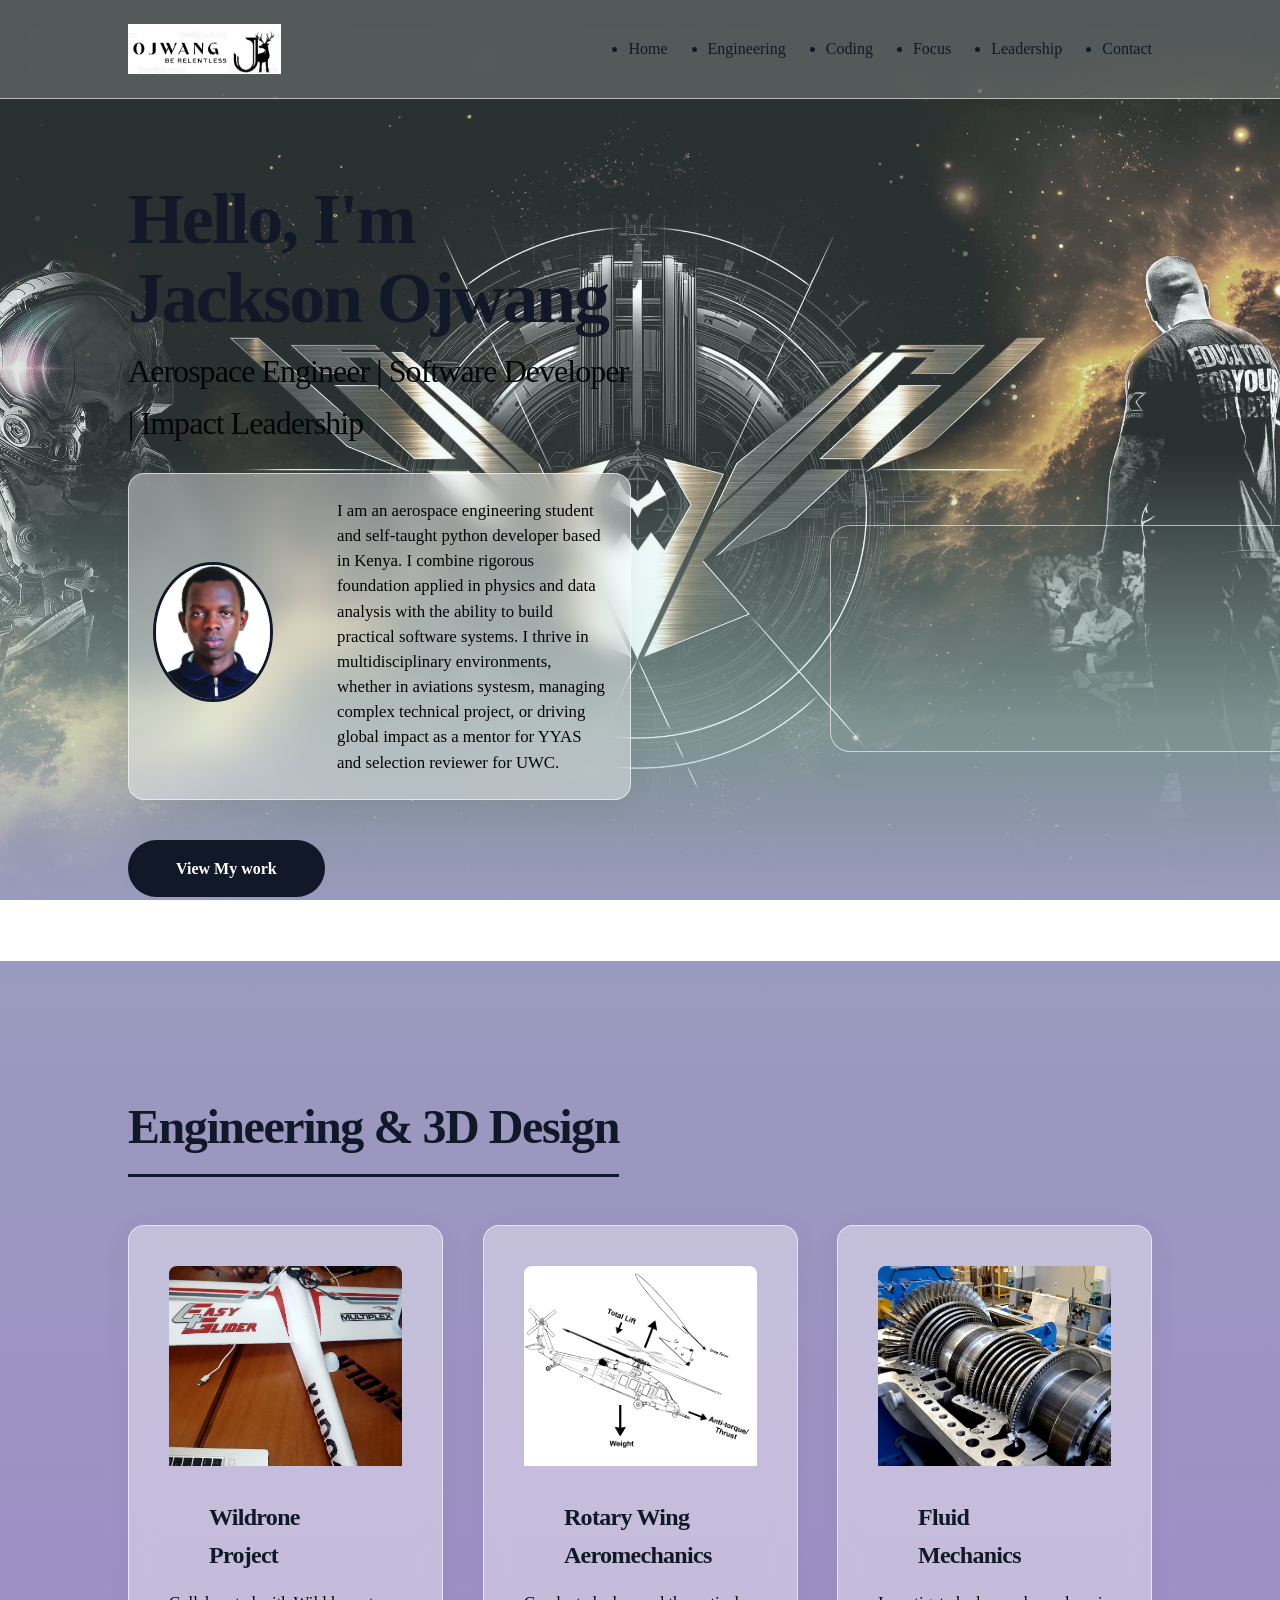
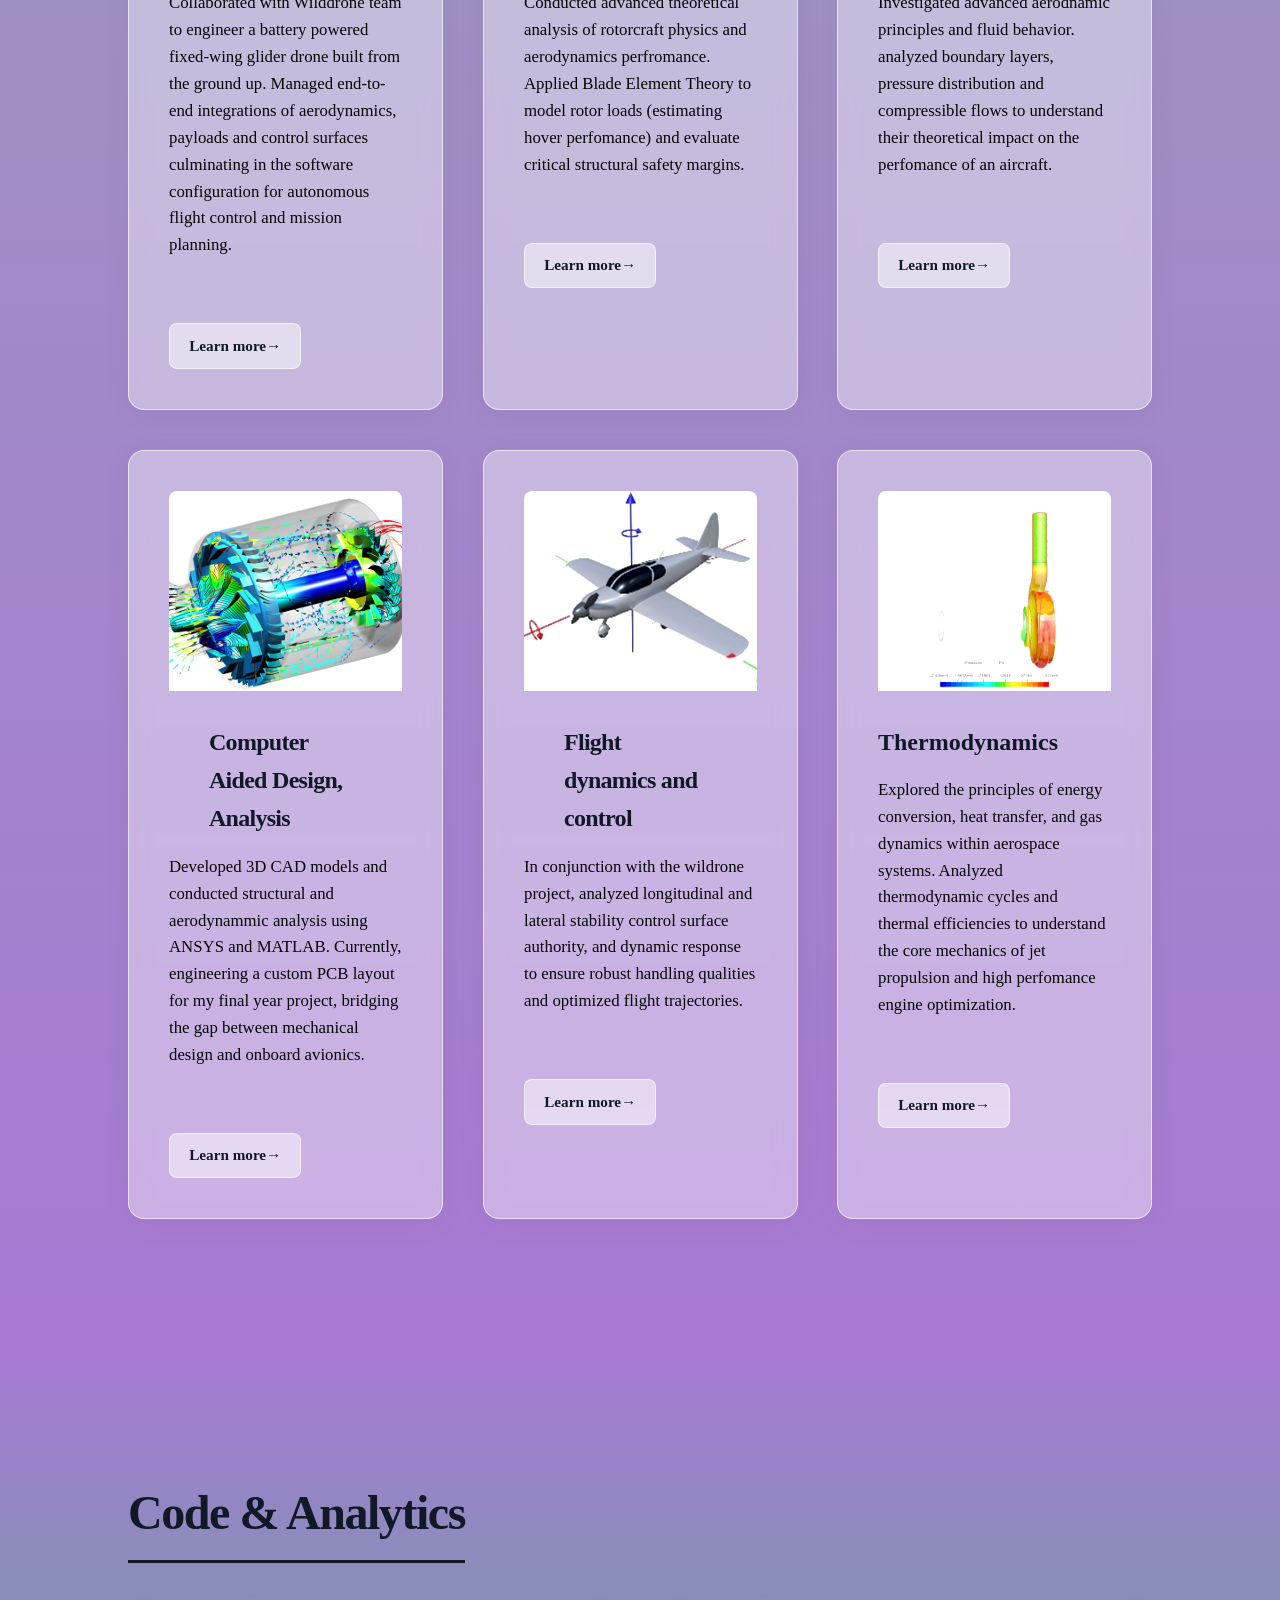
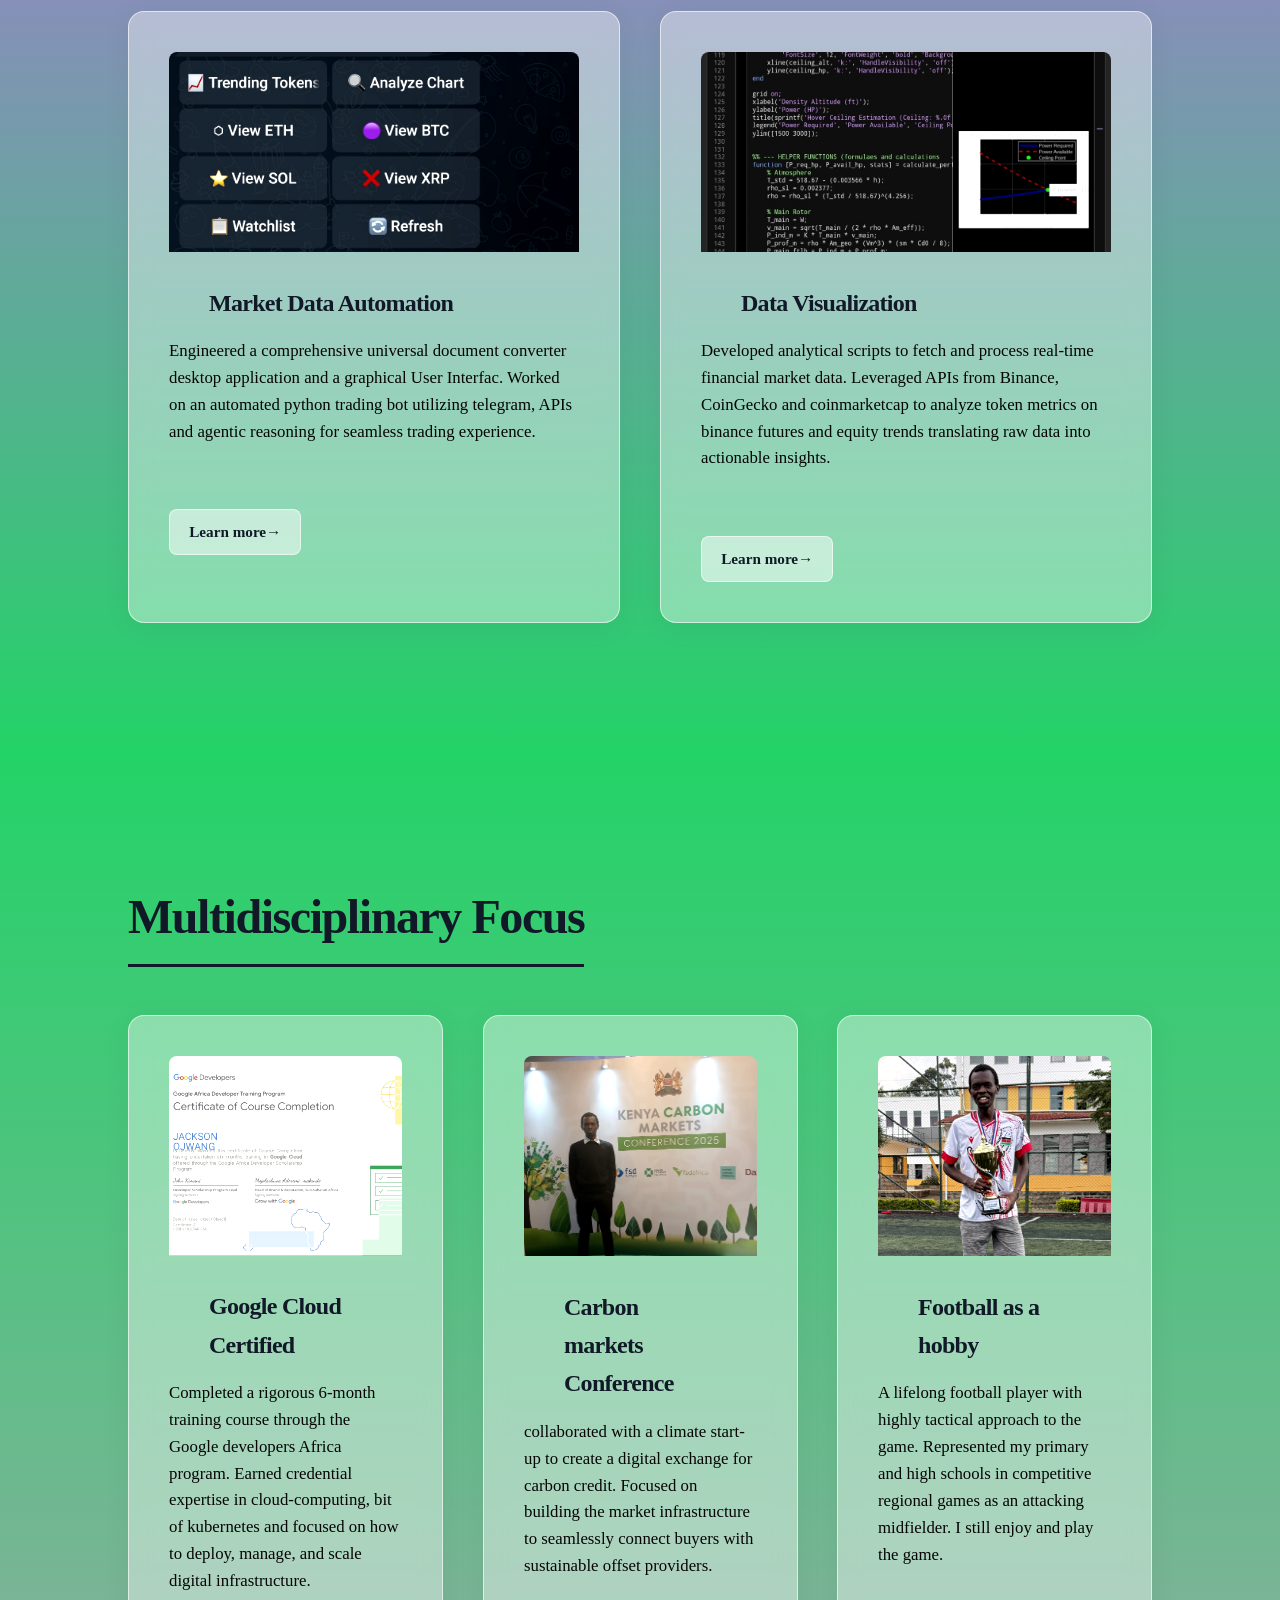
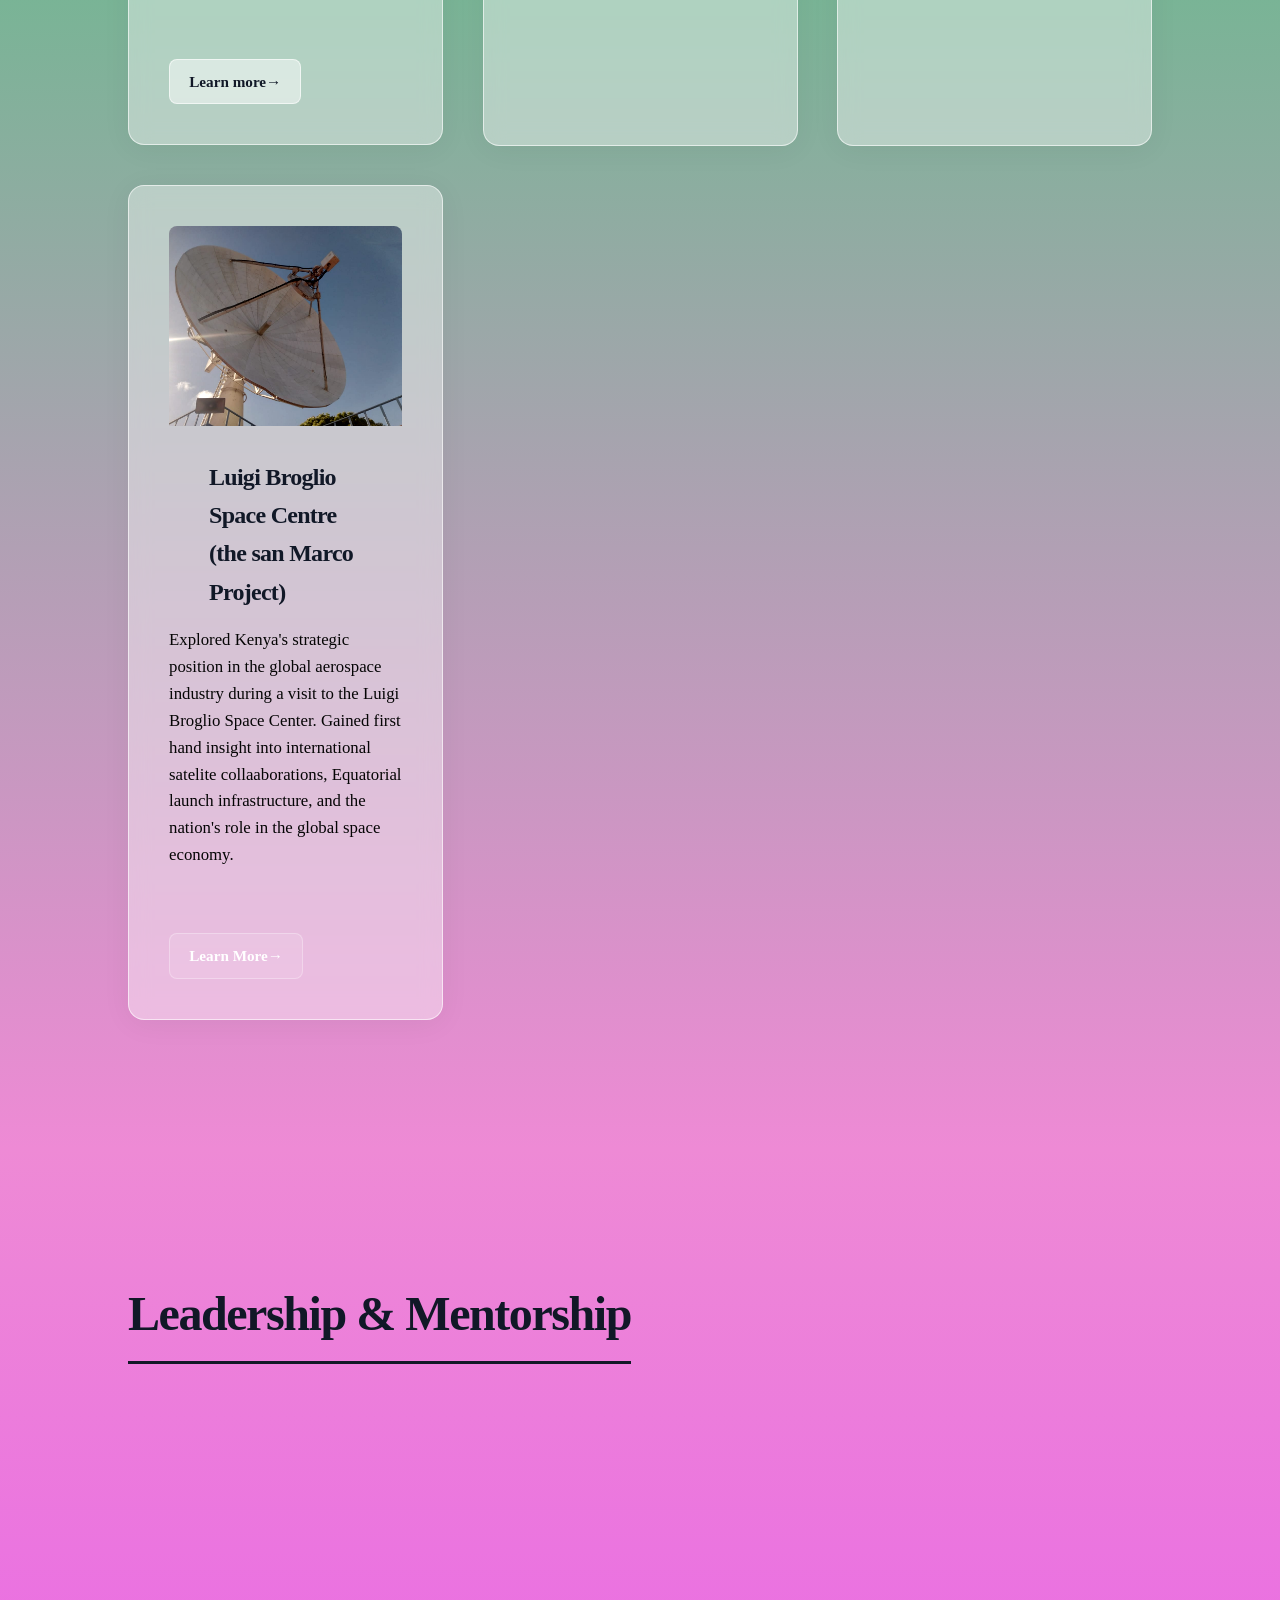
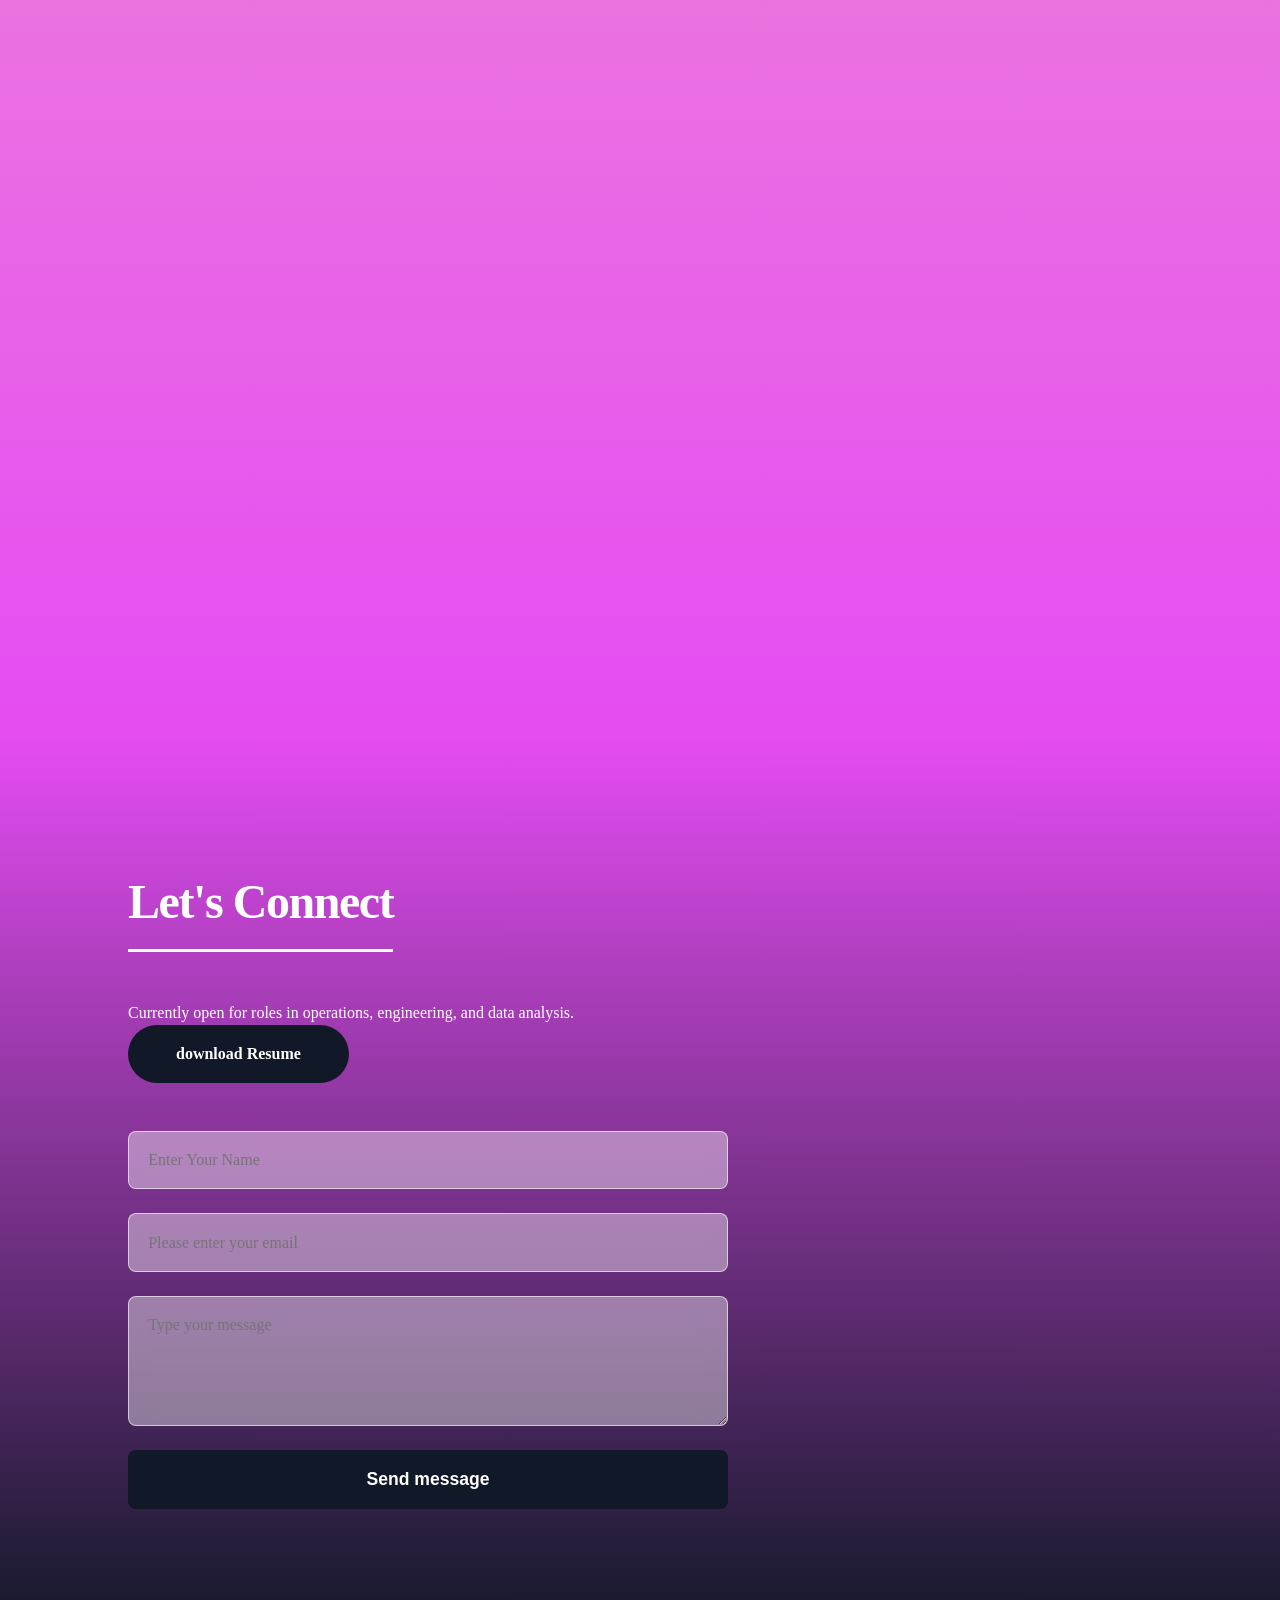
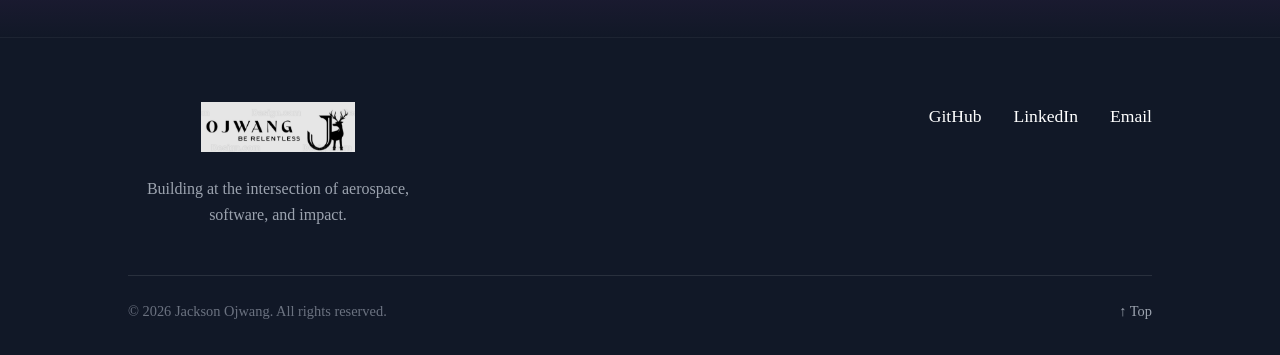
==== commit 8d0c0ede: "added some UI changes and conetnt for learn-more-btns" ====
--- a/index.html
+++ b/index.html
@@ -31,7 +31,7 @@
             <ul class="nav-links">
                 <li><a href="#home">Home</a></li>
                 <li><a href="#engineering">Engineering</a></li>
-                <li><a href="#coding">Coding</a></li>
+                <li><a href="#code">Coding</a></li>
                 <li><a href="#focus">Focus</a></li>
                 <li><a href="#leadership">Leadership</a></li>
                 <li><a href="#contact">Contact</a></li>
@@ -52,14 +52,11 @@
             </div>
             <div class="bio-text">
                 <p>
-                    I am a highly motivated Engineering student emerging from a rigorous kenyan-based training background having studied Aerospace Engineering. 
-                    I have strong foundations in advanced mathematics, applied physics, data analysis and research methodology. 
-                    I have demonstrated proven ability to work in multidisciplinary, high stakes environments, 
-                    manage complex projects, and communicate technical information to diverse audiences. 
-                    I am seeking to apply these concepts to the planning, design and analysis of aviation systems.
-                    I am also a self-taught software developer focusing on python but looking to expand my knowdledge. 
-                    I have also worked as a mentor with YYAS and worked with international organisations to 
-                    review student applications and help selection committee on getting the best students. 
+                    I am an aerospace engineering student and self-taught python developer
+                    based in Kenya. I combine rigorous foundation applied in physics and data analysis with
+                    the ability to build practical software systems. I thrive in 
+                    multidisciplinary environments, whether in aviations systesm, managing complex technical project,
+                    or driving global impact as a mentor for YYAS and selection reviewer for UWC.
                 </p>
             </div>
         </div>
@@ -144,7 +141,7 @@
         </section>
 
                     <!---Coding and programming---->
-        <section id="coding" class="portfolio-section">
+        <section id="code" class="portfolio-section">
             <h2 class="hidden-scroll">Code & Analytics</h2>
             <div class="grid-container">
                 <div class="card hidden-scroll">
@@ -177,23 +174,47 @@
             <img src="images/GCP.jpg">
             <div class="card-overlay">
                 <h3>Google Cloud Certified</h3>
-                <p>Practitioner credentialed through Google Developers Africa, specializing in scalable cloud architecture.</p>
+                <p>
+                    Completed a rigorous 6-month training course through the Google developers
+                    Africa program. Earned credential expertise in cloud-computing, bit of kubernetes
+                    and focused on how to deploy, manage, and scale digital infrastructure.
+                </p>
                 <a href="pages/GCP.html" class="learn-more-btn">Learn more&rarr;</a>
             </div>
         </div>
 
         <div class="card bg-image-card hidden-scroll" style="background-image: url('images/trading.jpg');">
             <div class="card-overlay">
-                 <img src="images/hello.jpg">
-                <h3>Market Data Analytics</h3>
-                <p>Technical chart analysis and algorithmic data fetching for equities and cryptocurrency markets.</p>
+                 <img src="images/carbonmkts.jpg">
+                <h3>Carbon markets Conference</h3>
+                <p>
+                    collaborated with a climate start-up to create a digital exchange for carbon
+                    credit. Focused on building the market infrastructure to seamlessly connect buyers 
+                    with sustainable offset providers.
+                </p>
             </div>
         </div>
         <div class="card bg-image-card hidden-scroll" style="background-image: url('images');">
             <div class="card-overlay">
                  <img src="images/futbol.jpg">
                 <h3>Football as a hobby</h3>
-                <p>Exploring composition and light through 35mm film and double-exposure techniques.</p>
+                <p>
+                    A lifelong football player with highly tactical approach to the game.
+                    Represented my primary and high schools in competitive regional games as an attacking midfielder.
+                    I still enjoy and play the game.
+                </p>
+            </div>
+        </div>
+        <div class="card bg-image-card hidden-scroll" style="background-image: url('images');">
+            <div class="card-overlay">
+                 <img src="images/luigi.jpg">
+                <h3>Luigi Broglio Space Centre (the san Marco Project)</h3>
+                <p>
+                    Explored Kenya's strategic position in the global aerospace industry during a visit to the 
+                    Luigi Broglio Space Center. Gained first hand insight into international satelite collaaborations, 
+                    Equatorial launch infrastructure, and the nation's role in the global space economy.
+                </p>
+                <a href="pages.luigi.html" class="learn-more-btn">Learn More&rarr;</a>
             </div>
         </div>
     </div>
@@ -206,19 +227,31 @@
                 <div class="card hidden-scroll">
                     <img src="images/YYAS.jpg" alt="Mentoring at YYAS">
                     <h3>Yale Young African Scholars</h3>
-                    <p>Mentorship and academic guidance for incoming student cohorts.</p>
+                    <p>
+                        Transitioned from a 2019 program alumni to an active mentor in 2022. dedicated to guiding
+                        the next generation of African leaders through intensive academic and leadership development. 
+                        helped to understand global perspectives and high-impact educational outcome.
+                    </p>
                      <a href="pages/yyas.html" class="learn-more-btn">Learn more&rarr;</a>
                 </div>
                 <div class="card hidden-scroll">
                     <img src="images/NMS.jpg" alt="Teaching at Nambale Magnet School">
                     <h3>Educator & Mentor</h3>
-                    <p>Experience teaching at Nambale Magnet School, translating complex concepts into actionable lessons.</p>
+                    <p>
+                        Returned to my alma mater, Nambale Magnet School to teach and mentor students.
+                        leveraging my background in engineering to explain complex concepts and help
+                        students appreciate STEM discilpines.
+                    </p>
                      <a href="pages/mentorship.html" class="learn-more-btn">Learn more&rarr;</a>
                 </div>
                 <div class="card hidden-scroll">
                     <img src="images/Jackson Ojwang.png" alt="United World colleges">
                     <h3>Application Reviewer</h3>
-                    <p>Experience teaching at Nambale Magnet School, translating complex concepts into actionable lessons.</p>
+                    <p>
+                        Partnered with UWC(United World Colleges) to evaluate candidate profiles global
+                        placements. Analyzed high stakes applications and assisted international selection committee
+                        in identifying top-tier, community-minded talent with exceptional leadership abilities.
+                    </p>
                     <a href="pages/uwc.html" class="learn-more-btn">Learn more&rarr;</a>
                 </div>
             </div>
@@ -254,7 +287,7 @@
         
         <div class="footer-links">
             <a href="https://github.com/ojay003" target="_blank">GitHub</a>
-            <a href="https://ke.linkedin.com/in/jackson-ijwang-463024352" target="_blank">LinkedIn</a>
+            <a href="https://ke.linkedin.com/in/jackson-ojwang-463024352" target="_blank">LinkedIn</a>
             <a href="dredyoj@gmail.com">Email</a>
         </div>
     </div>
--- a/style.css
+++ b/style.css
@@ -5,7 +5,7 @@
     --c-purple: #A879D4;  /* Engineering */
     --c-lime: #23d367;    /* Code & Analytics */
     --c-gold: #ee8ad5;    /* Leadership */
-    --c-gray: #882e2e;    /* Contact/Footer */
+    --c-gray: #e54cf3;    /* Contact/Footer */
 
     /* Typography & Surfaces */
     --text-main: #111827;   
@@ -117,7 +117,7 @@
     background: linear-gradient(to bottom, var(--c-mint), var(--c-purple));
 }
 
-#coding {
+#code {
     background: linear-gradient(to bottom, var(--c-purple), var(--c-lime));
 }
 
@@ -330,12 +330,10 @@
     margin-bottom: 1rem;
 }
 .card h4 {
+    margin-bottom: 1rem;
     margin-top: 1.5rem;
-    margin-bottom: 1rem;
-    font-size:x-large;
-    font-family: var(--text-main);
-}
-
+    font-size: x-large;
+}
 .card p {
     margin-bottom: 2.5rem;
 }
@@ -385,8 +383,8 @@
 }
 
 .hero-text-column {
-    flex: 1.3; 
-    max-width: 1200px;
+    flex: 1.1; 
+    max-width: 7500px;
     z-index: 2; 
 }
 
@@ -403,6 +401,7 @@
     max-width: 450px; 
     height: auto;
     margin-right: -10vw;
+    margin-top: 200px;
     border-radius: 20px 0 0 20px; 
     border: 1px solid var(--glass-border);
     border-right: none;
@@ -411,6 +410,15 @@
     object-fit: cover; 
     overflow: hidden;
 }
+@media screen and (max-width=770px) {
+    .floating-video {
+        margin-top: 0;
+        margin-right: 0;
+        border-radius: 20px;
+        border-right: 1px solid var(--glass-border);
+        max-width: 90%;
+    }
+}
 
 /* ==== RESPONSIVE DESIGN======= */
 @media (max-width: 968px) {
@@ -447,7 +455,6 @@
 }
 
 @media screen and (max-width: 768px) {
-    /*  Body and Section Padding */
     .hero-section {
         padding: 120px 5% 4rem 5%; 
         height: auto;
@@ -671,4 +678,160 @@
     background: #ffffff;
     color: var(--text-main);
     border: 1px solid #ffffff;
+}
+
+/* -- PAGES----- */
+
+body:has(.project-hero) {
+    background: linear-gradient(to bottom, var(--c-mint), var(--c-purple), var(--text-main));
+    color: var(--text-main);
+}
+.project-hero {
+    padding: 180px 10% 4rem 10%;
+    display: flex;
+    align-items: center;
+    gap: 4rem;
+    min-height: 70vh;
+}
+
+.project-hero-content {
+    flex: 1;
+}
+
+.back-link {
+    display: inline-block;
+    color: var(--text-main);
+    text-decoration: none;
+    font-weight: 600;
+    margin-bottom: 1.5rem;
+    transition: transform 0.3s ease;
+}
+
+.back-link:hover {
+    transform: translateX(-5px);
+}
+
+.project-title {
+    font-family: var(--font-display);
+    font-size: 3.5rem;
+    line-height: 1.1;
+    margin-bottom: 1.5rem;
+}
+
+.project-meta {
+    display: flex;
+    gap: 1rem;
+    margin-bottom: 2rem;
+    flex-wrap: wrap;
+}
+
+.meta-tag {
+    background: rgba(255, 255, 255, 0.4);
+    padding: 0.4rem 1rem;
+    border-radius: 20px;
+    font-size: 0.85rem;
+    font-weight: 600;
+    border: 1px solid var(--glass-border);
+}
+
+.project-subtitle {
+    font-size: 1.2rem;
+    line-height: 1.6;
+    color: #374151;
+}
+
+.project-hero-visual {
+    flex: 1;
+    display: flex;
+    justify-content: flex-end;
+}
+
+.project-main-img {
+    width: 100%;
+    max-width: 600px;
+    border-radius: 16px;
+    box-shadow: 0 20px 40px rgba(0,0,0,0.15);
+}
+.project-details {
+    padding: 4rem 10% 8rem 10%;
+    background: rgba(255, 255, 255, 0.05);
+}
+
+.details-grid {
+    display: flex;
+    gap: 4rem;
+    background: var(--surface-glass);
+    backdrop-filter: blur(12px);
+    -webkit-backdrop-filter: blur(12px);
+    border: 1px solid var(--glass-border);
+    border-radius: 24px;
+    padding: 4rem;
+}
+
+.details-text {
+    flex: 1.5;
+}
+
+.details-text h2 {
+    font-family: var(--font-display);
+    font-size: 2rem;
+    margin-bottom: 1.5rem;
+    border-bottom: 2px solid var(--c-purple);
+    padding-bottom: 0.5rem;
+    display: inline-block;
+}
+
+.details-text p {
+    font-size: 1.1rem;
+    line-height: 1.8;
+    margin-bottom: 2.5rem;
+}
+
+.project-bullets {
+    list-style: none;
+    padding: 0;
+}
+
+.project-bullets li {
+    font-size: 1.1rem;
+    line-height: 1.6;
+    margin-bottom: 1.5rem;
+    padding-left: 1.5rem;
+    position: relative;
+}
+.project-bullets li::before {
+    content: "▹";
+    position: absolute;
+    left: 0;
+    color: #7B61FF; 
+    font-weight: bold;
+}
+
+.details-visuals {
+    flex: 1;
+    display: flex;
+    flex-direction: column;
+    gap: 2rem;
+}
+
+.secondary-img {
+    width: 100%;
+    border-radius: 12px;
+    box-shadow: 0 10px 20px rgba(0,0,0,0.1);
+}
+
+/* Mobile Responsiveness */
+@media (max-width: 768px) {
+    .project-hero, .details-grid {
+        flex-direction: column;
+    }
+    .project-hero {
+        padding-top: 140px;
+    }
+    .details-grid {
+        padding: 2rem;
+    }
+    .project-title {
+        font-size: 2.5rem;
+    }
 }
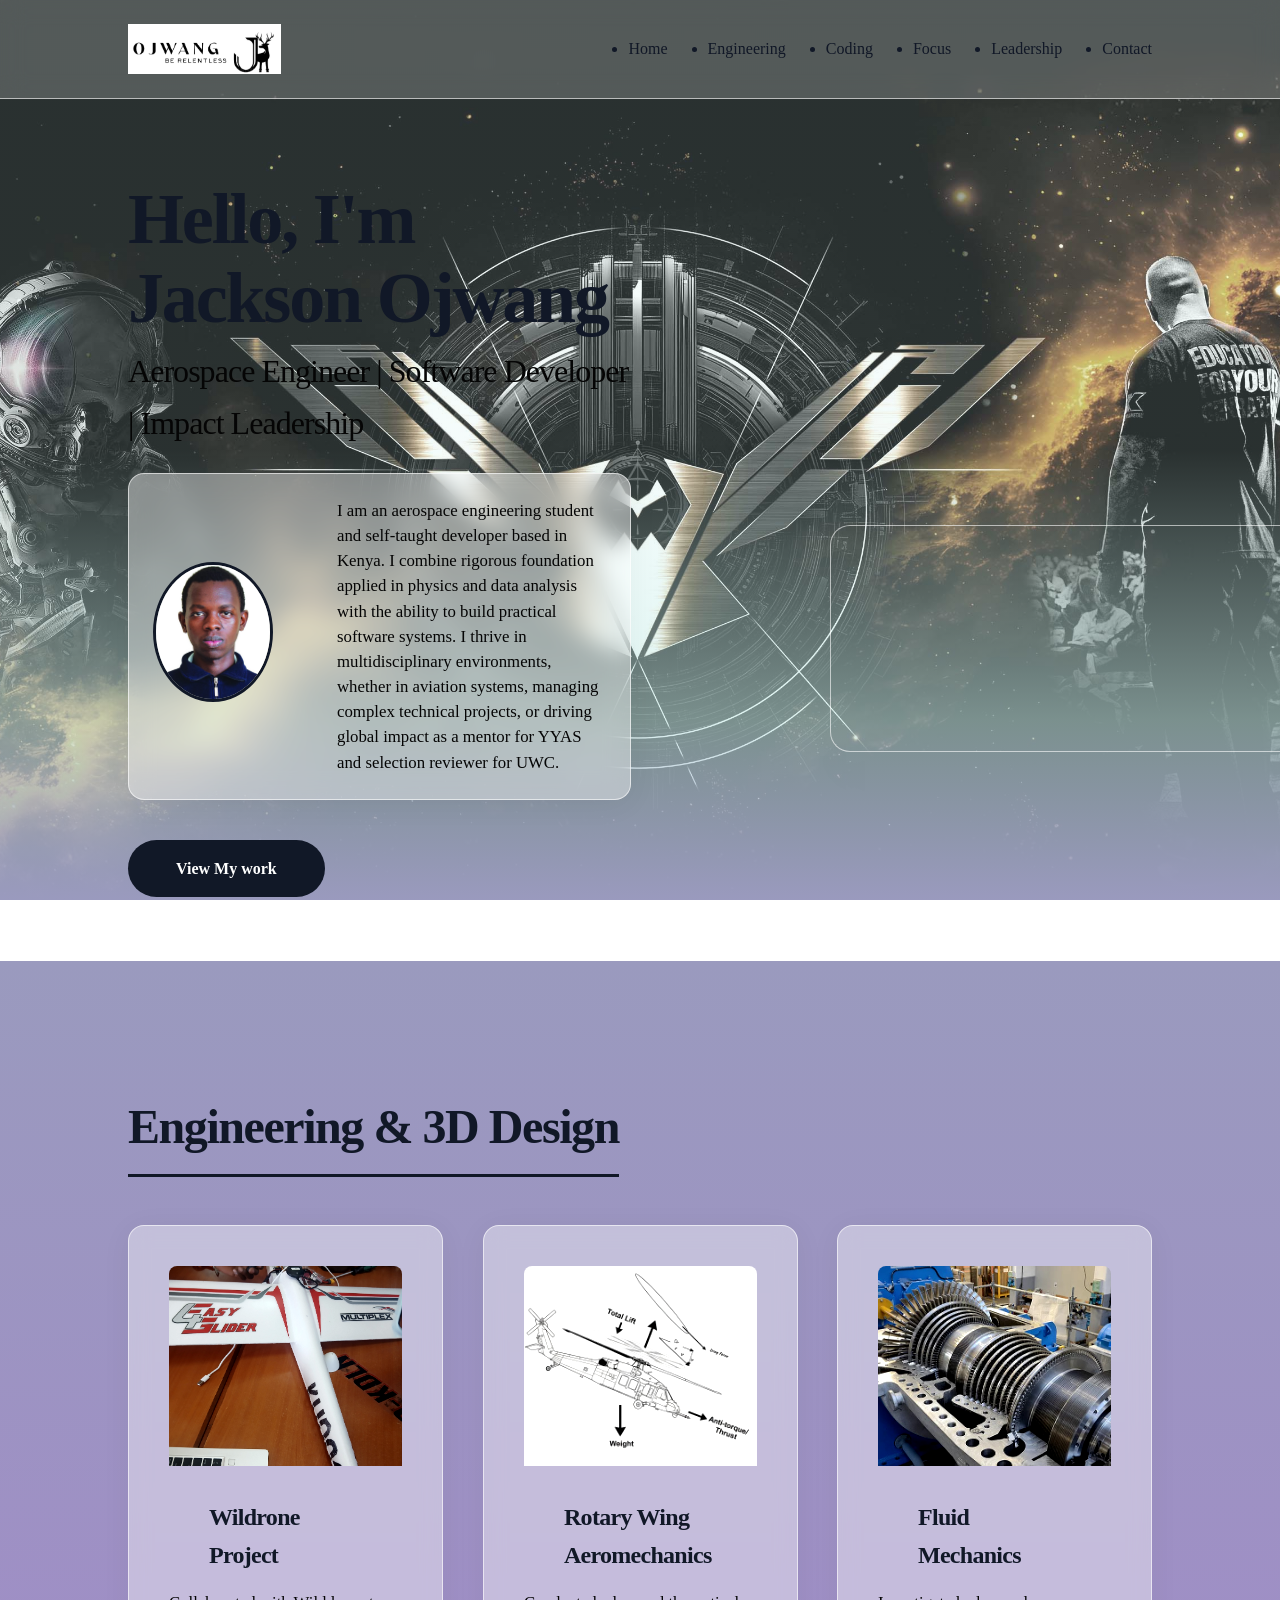
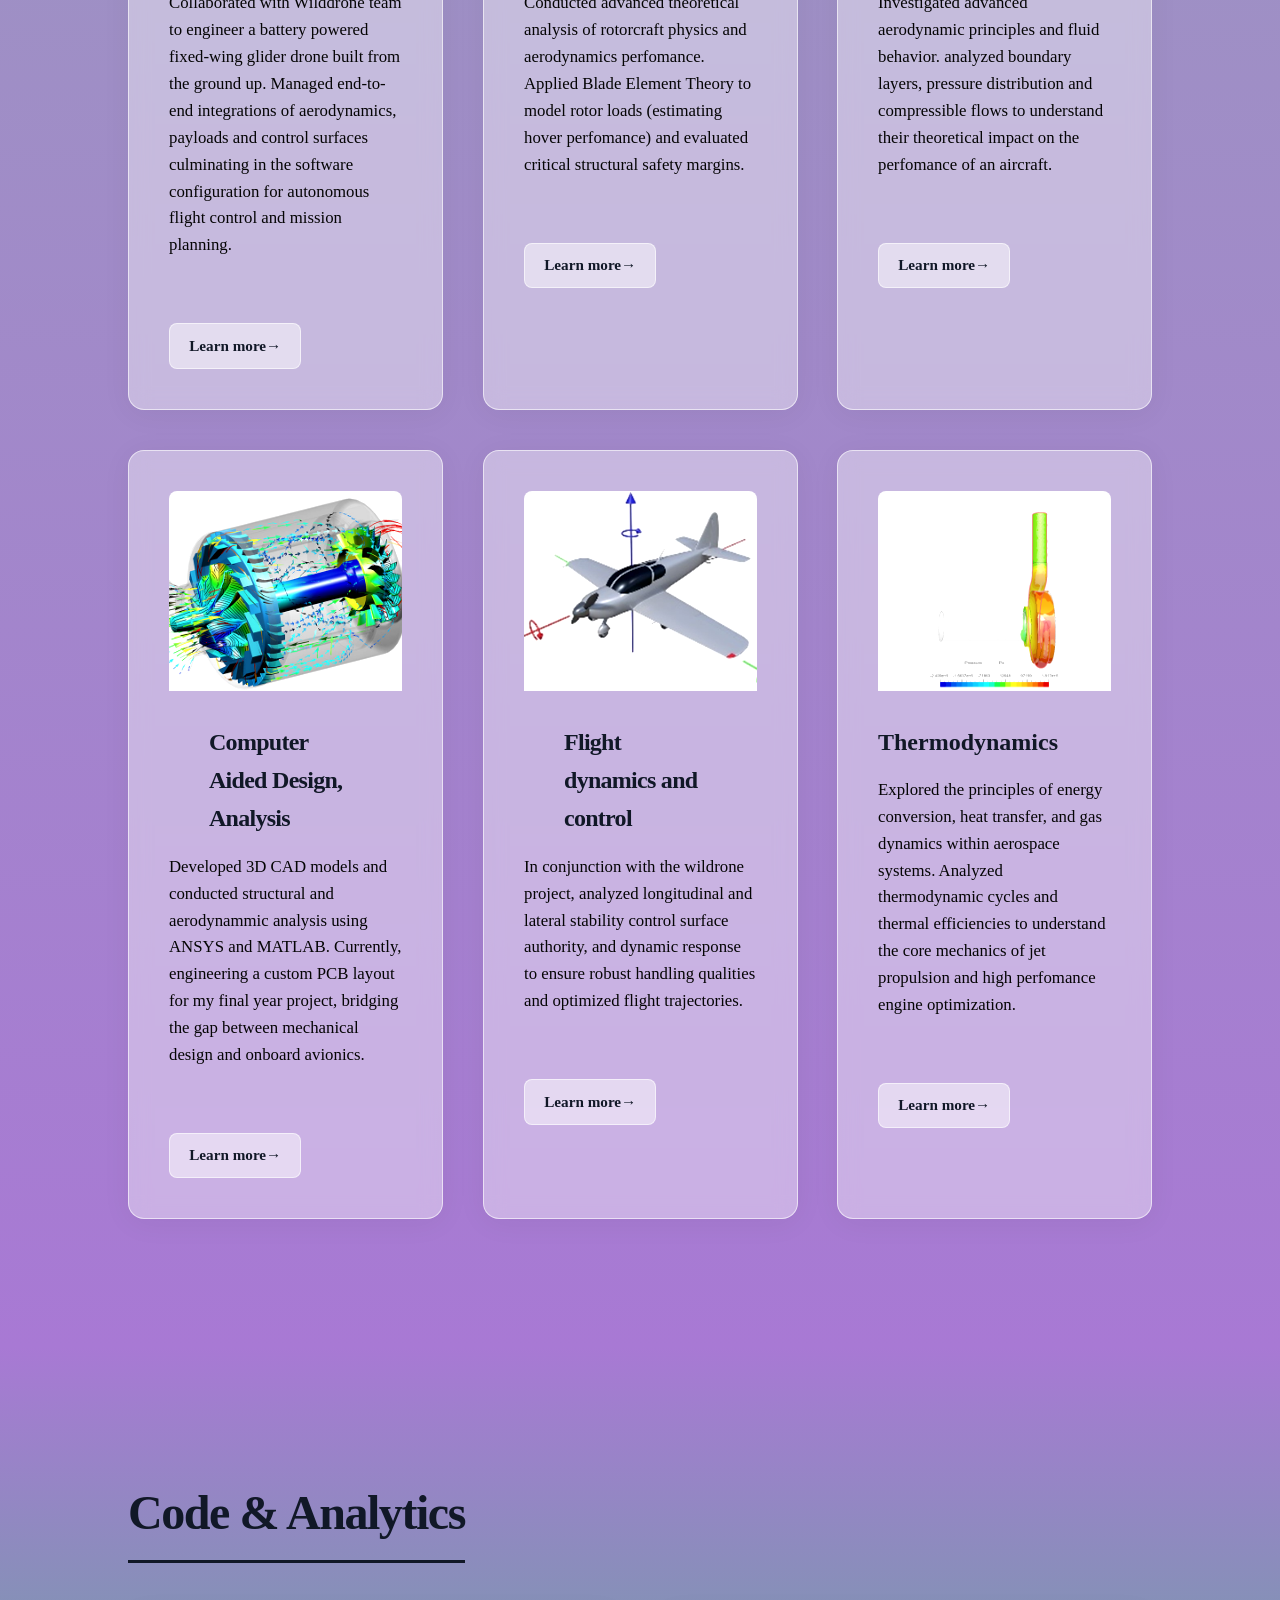
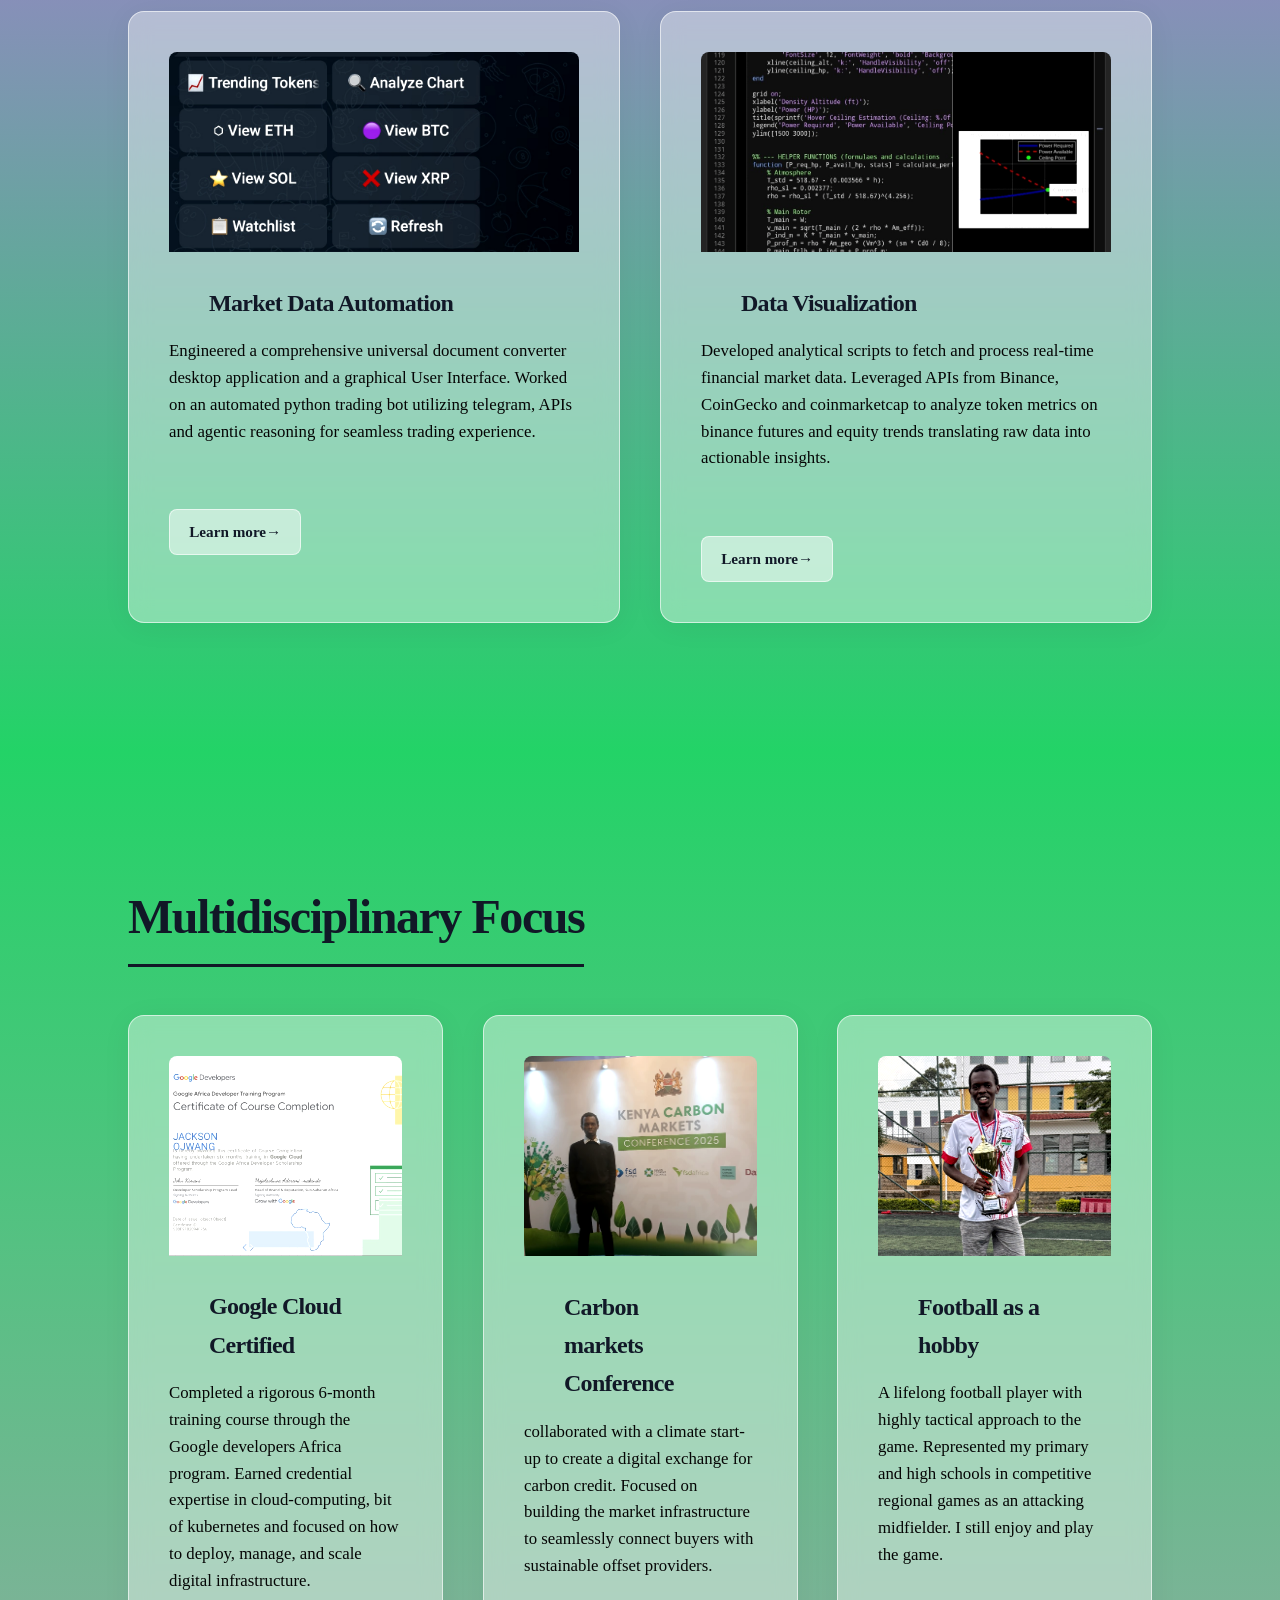
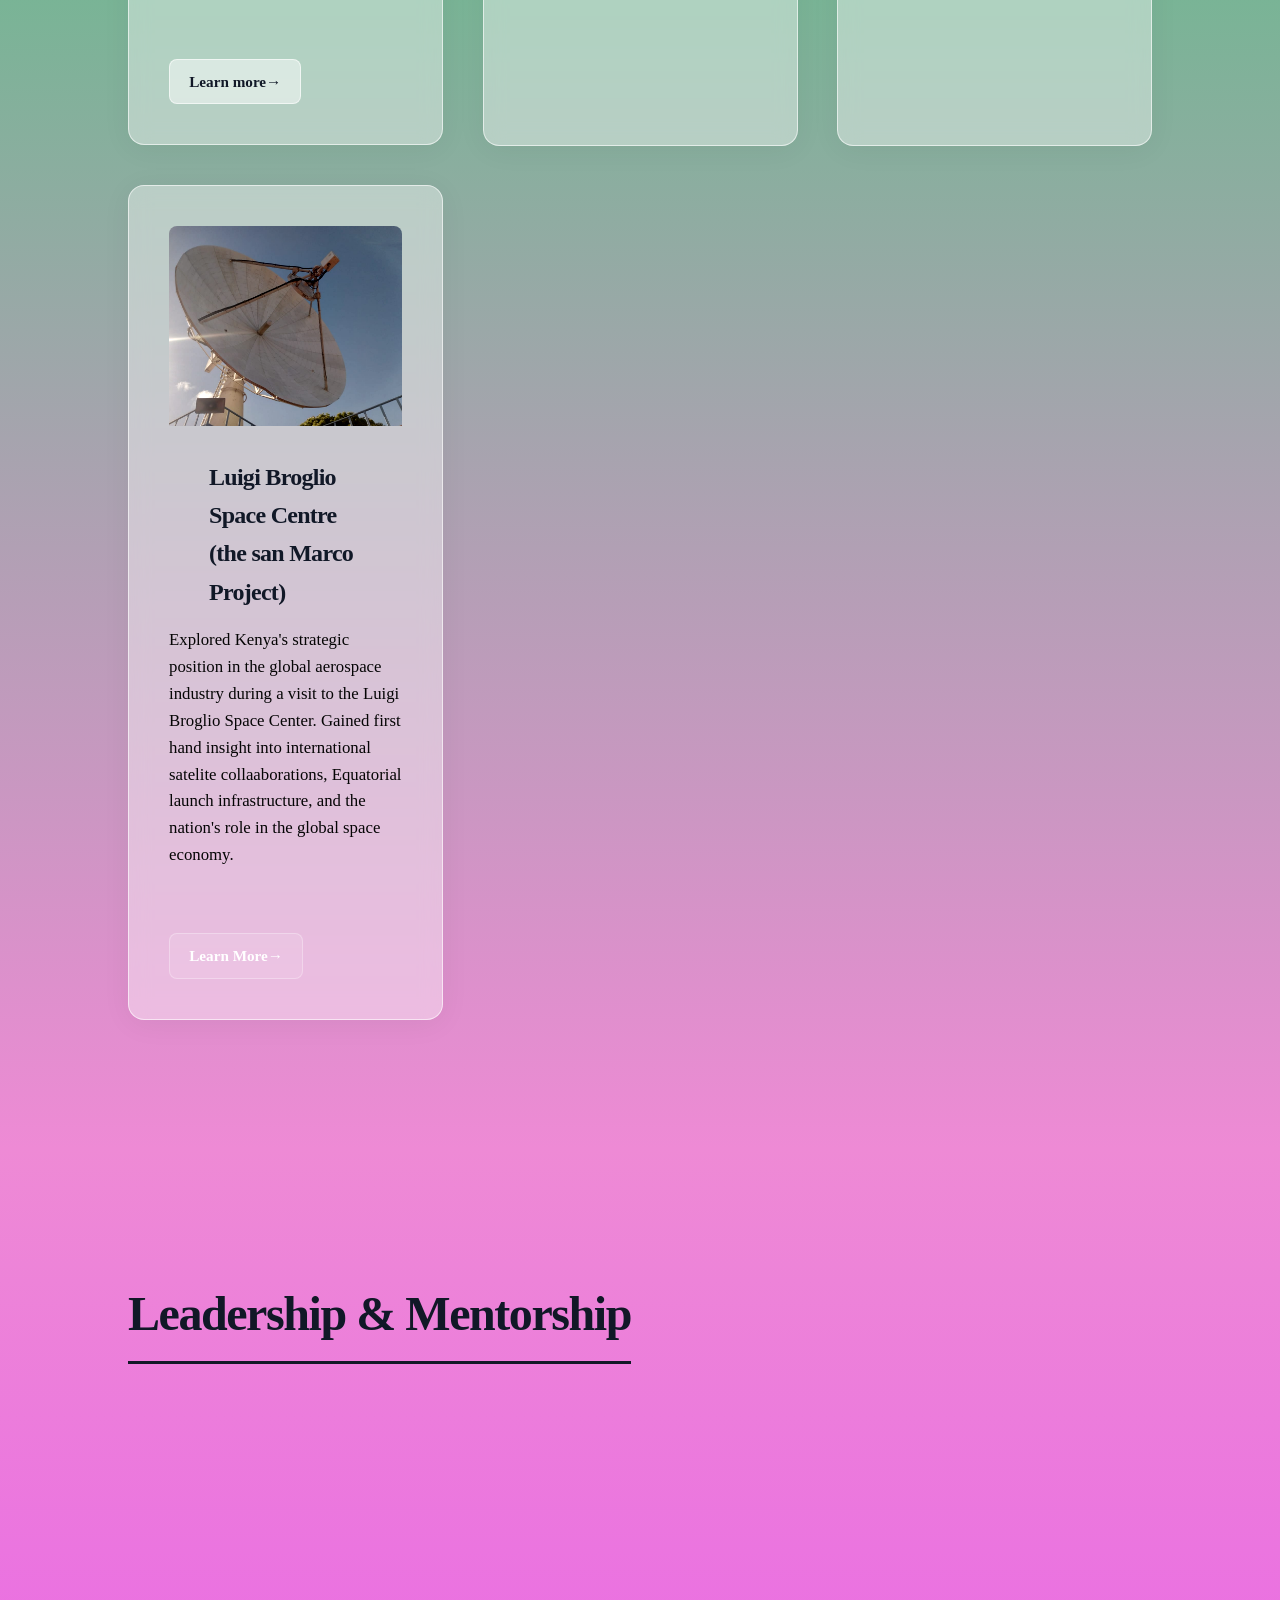
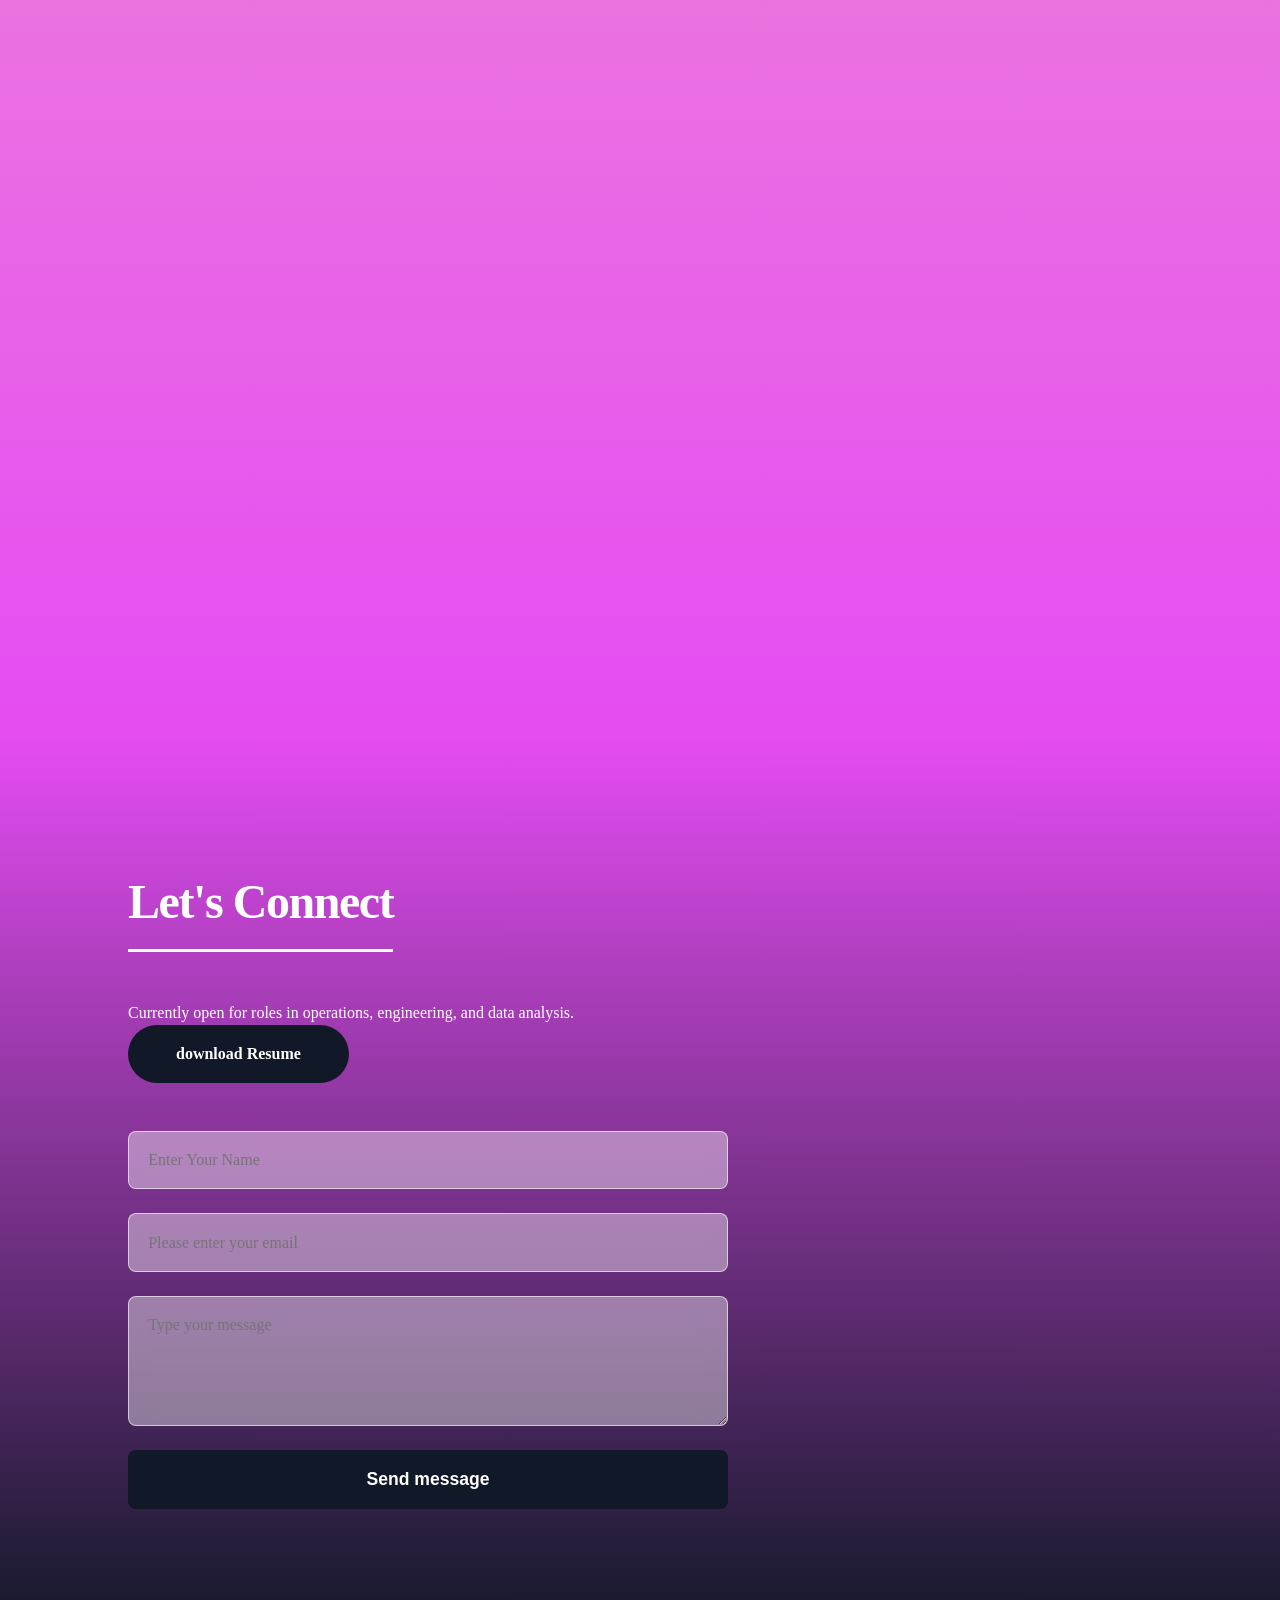
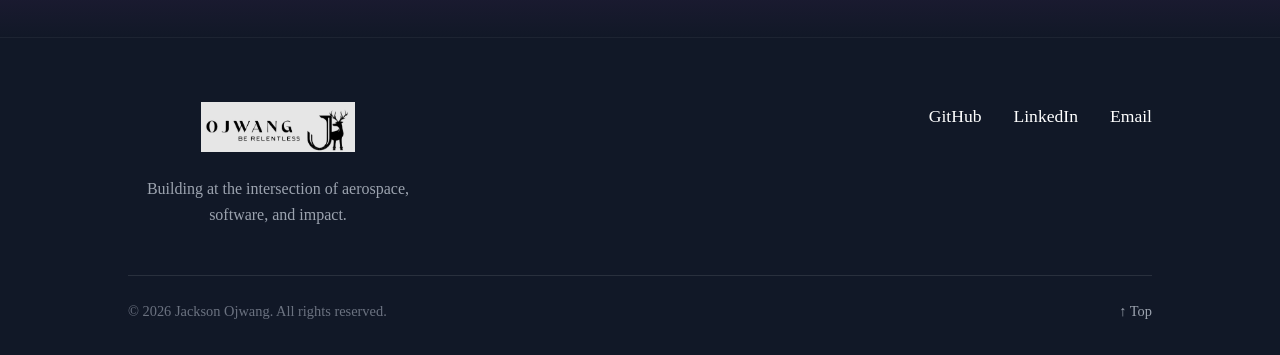
==== commit 7da13fc4: "some minor changes" ====
--- a/index.html
+++ b/index.html
@@ -17,7 +17,7 @@
         <nav>
             <div class="logo">
                 <a href="#home">
-                    <img src="images/logo.jpg" alt="Jackson Ojwang logo"
+                    <img src="images/logo.png" alt="Jackson Ojwang logo"
                 class="nav-logo">
                 </a>
             </div>
@@ -38,9 +38,8 @@
             </ul>
         </nav>
     </header>
-
-                <!---HERO SECTION---->
     <main>
+             <!---HERO SECTION---->
         <section id="home" class="hero-section">
             <div class="hero-content">
             <div class="hero-text-column">
@@ -52,10 +51,10 @@
             </div>
             <div class="bio-text">
                 <p>
-                    I am an aerospace engineering student and self-taught python developer
+                    I am an aerospace engineering student and self-taught developer
                     based in Kenya. I combine rigorous foundation applied in physics and data analysis with
                     the ability to build practical software systems. I thrive in 
-                    multidisciplinary environments, whether in aviations systesm, managing complex technical project,
+                    multidisciplinary environments, whether in aviation systems, managing complex technical projects,
                     or driving global impact as a mentor for YYAS and selection reviewer for UWC.
                 </p>
             </div>
@@ -91,10 +90,9 @@
                     <img src="images/rotor mechanics.jpg" alt="Aeromechanics Analysis">
                     <h3>Rotary Wing Aeromechanics</h3>
                     <p>
-                        Conducted advanced theoretical analysis of rotorcraft physics and aerodynamics perfromance.
-                        Applied Blade Element Theory to model rotor loads (estimating hover perfomance) and evaluate critical
+                        Conducted advanced theoretical analysis of rotorcraft physics and aerodynamics perfomance.
+                        Applied Blade Element Theory to model rotor loads (estimating hover perfomance) and evaluated critical
                         structural safety margins.
-
                     </p>
                     <a href="pages/Engineering.html" class="learn-more-btn">Learn more&rarr;</a>
                 </div>
@@ -102,7 +100,7 @@
                     <img src="images/steam-turbine.jpg" alt="Aeromechanics Analysis">
                     <h3>Fluid Mechanics </h3>
                     <p>
-                        Investigated advanced aerodnamic principles and fluid behavior.
+                        Investigated advanced aerodynamic principles and fluid behavior.
                         analyzed boundary layers, pressure distribution and compressible
                         flows to understand their theoretical impact on the perfomance of an aircraft.
                     </p>
@@ -135,7 +133,7 @@
                         Analyzed thermodynamic cycles and thermal efficiencies to understand the core mechanics of jet propulsion 
                         and high perfomance engine optimization.
                     </p>
-                <a href="pages/CAD.html" class="learn-more-btn">Learn more&rarr;</a>
+                <a href="pages/Engineering.html" class="learn-more-btn">Learn more&rarr;</a>
                 </div>
             </div>
         </section>
@@ -149,7 +147,7 @@
                     <h3>Market Data Automation</h3>
                     <p>
                         Engineered a comprehensive universal document converter desktop application
-                        and a graphical User Interfac. Worked on an automated python trading bot 
+                        and a graphical User Interface. Worked on an automated python trading bot 
                         utilizing telegram, APIs and agentic reasoning for seamless trading experience.
                     </p>
                     <a href="pages/pythonscript.html" class="learn-more-btn">Learn more&rarr;</a>
@@ -158,7 +156,8 @@
                     <img src="images/data-vizuo.jpg" alt="MATLAB Data Visualization">
                     <h3>Data Visualization</h3>
                     <p>
-                        Developed analytical scripts to fetch and process real-time financial market data. Leveraged APIs from Binance, CoinGecko and coinmarketcap to analyze
+                        Developed analytical scripts to fetch and process real-time financial market data. 
+                        Leveraged APIs from Binance, CoinGecko and coinmarketcap to analyze
                         token metrics on binance futures and equity trends translating raw data into actionable insights.
                     </p>
                     <a href="pages/MATLAB.html" class="learn-more-btn">Learn more&rarr;</a>
@@ -214,7 +213,7 @@
                     Luigi Broglio Space Center. Gained first hand insight into international satelite collaaborations, 
                     Equatorial launch infrastructure, and the nation's role in the global space economy.
                 </p>
-                <a href="pages.luigi.html" class="learn-more-btn">Learn More&rarr;</a>
+                <a href="pages/luigi.html" class="learn-more-btn">Learn More&rarr;</a>
             </div>
         </div>
     </div>
@@ -280,7 +279,7 @@
        <footer class="site-footer">
     <div class="footer-content">
         <div class="footer-brand">
-            <img src="images/logo.jpg" alt="Jackson Ojwang logo"
+            <img src="images/logo.png" alt="Jackson Ojwang logo"
         class="footer-logo">
             <p>Building at the intersection of aerospace, software, and impact.</p>
         </div>
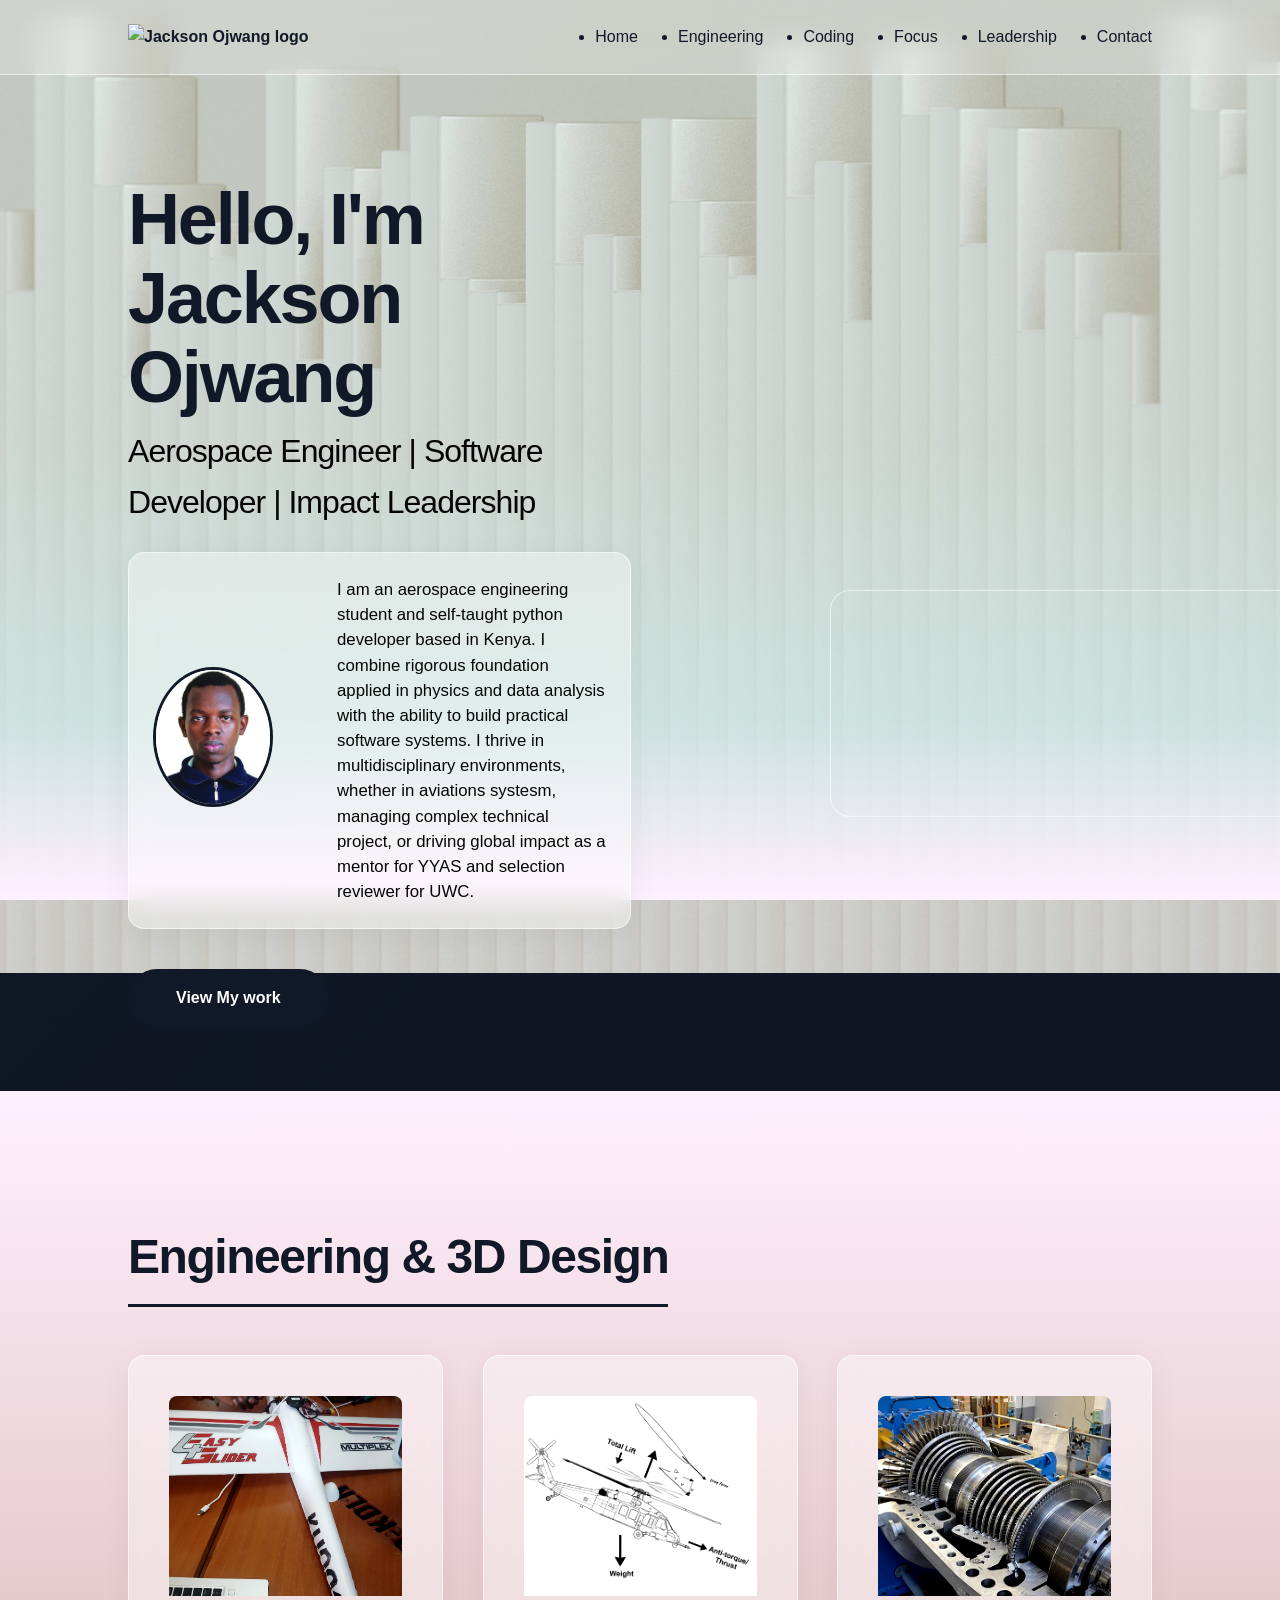
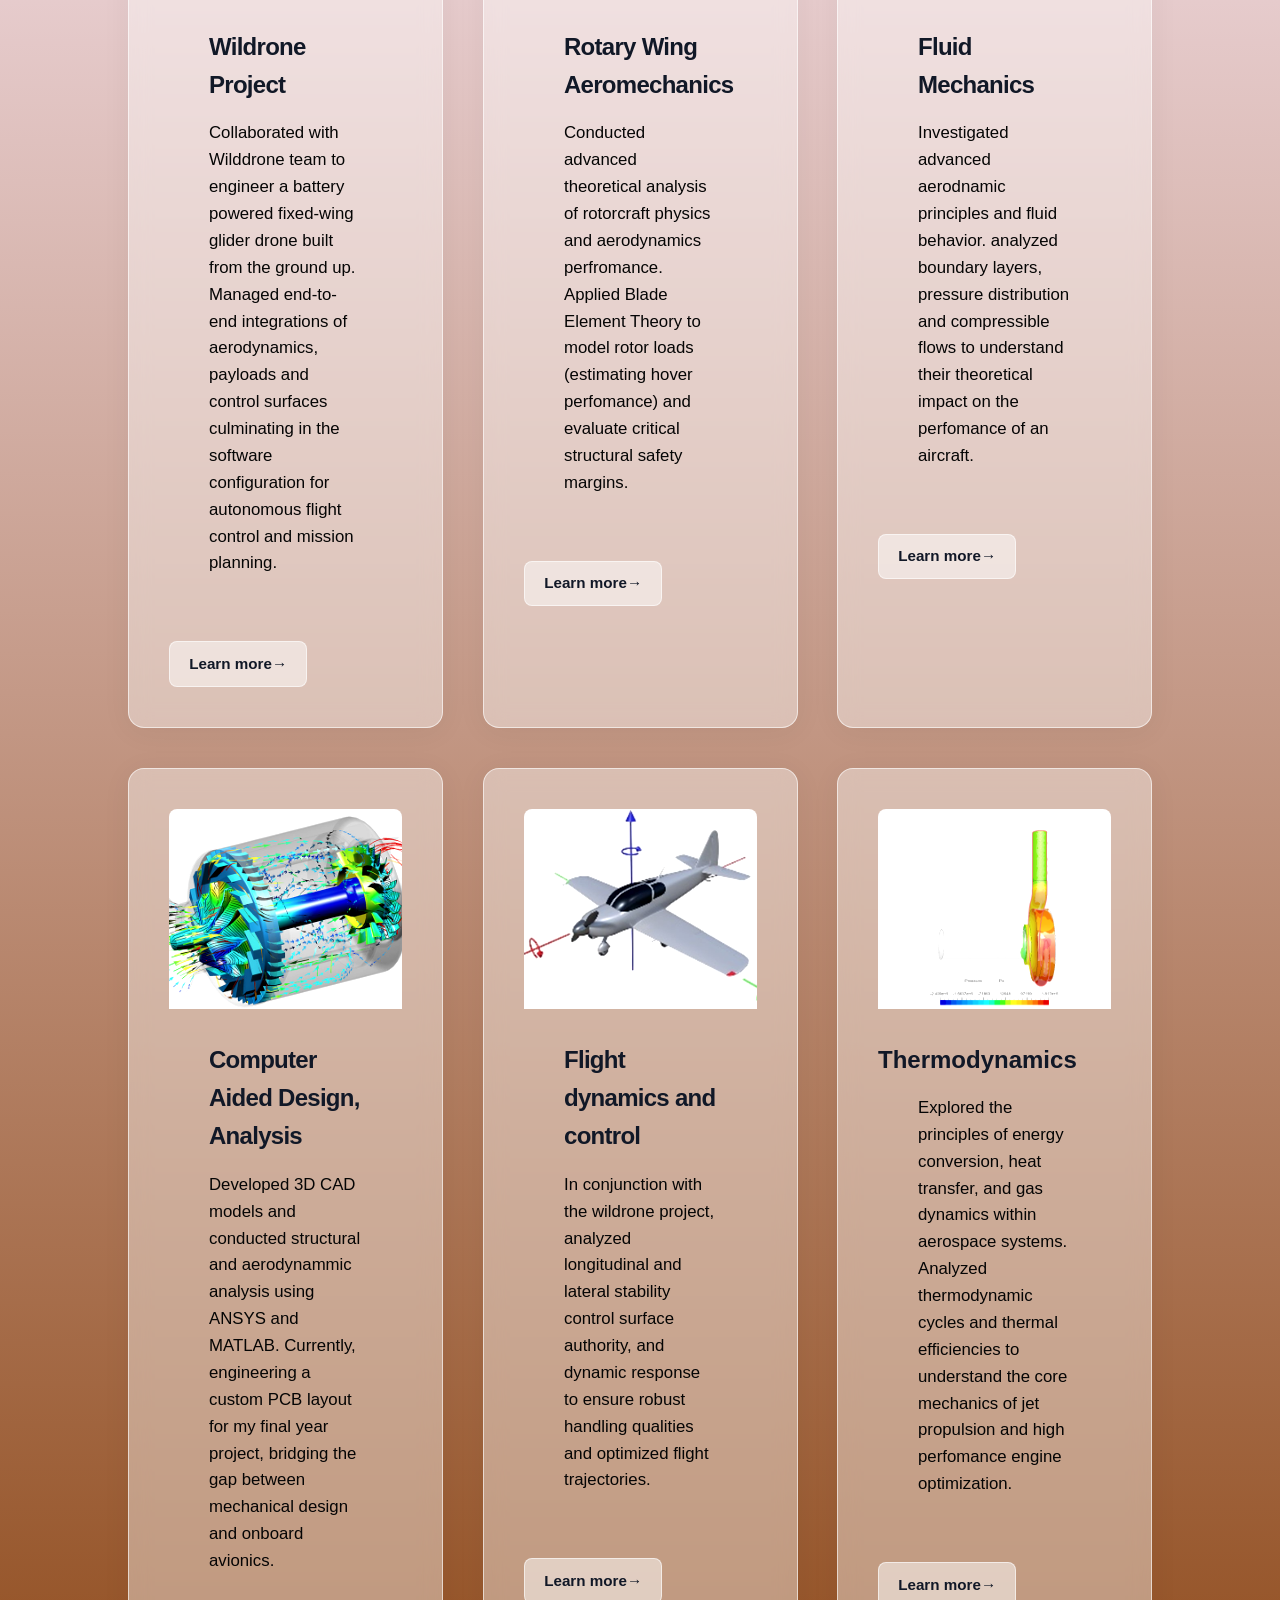
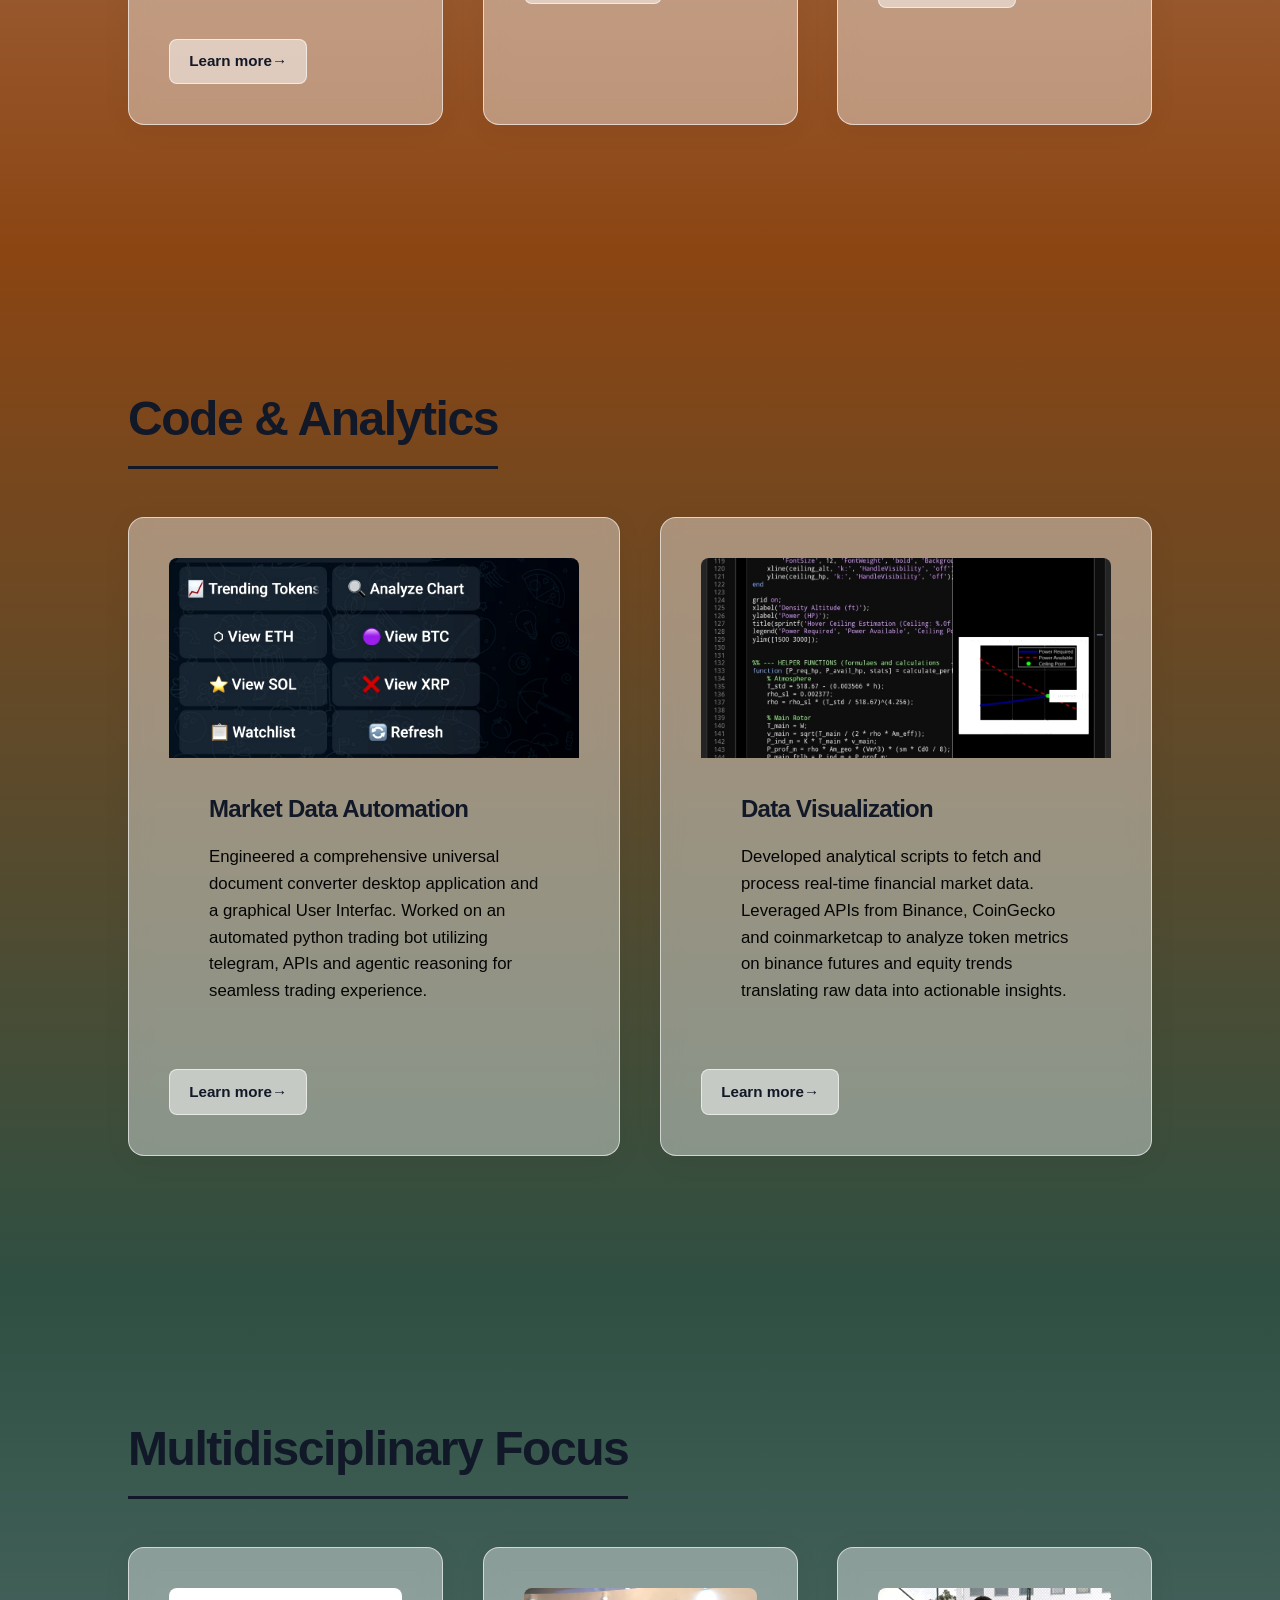
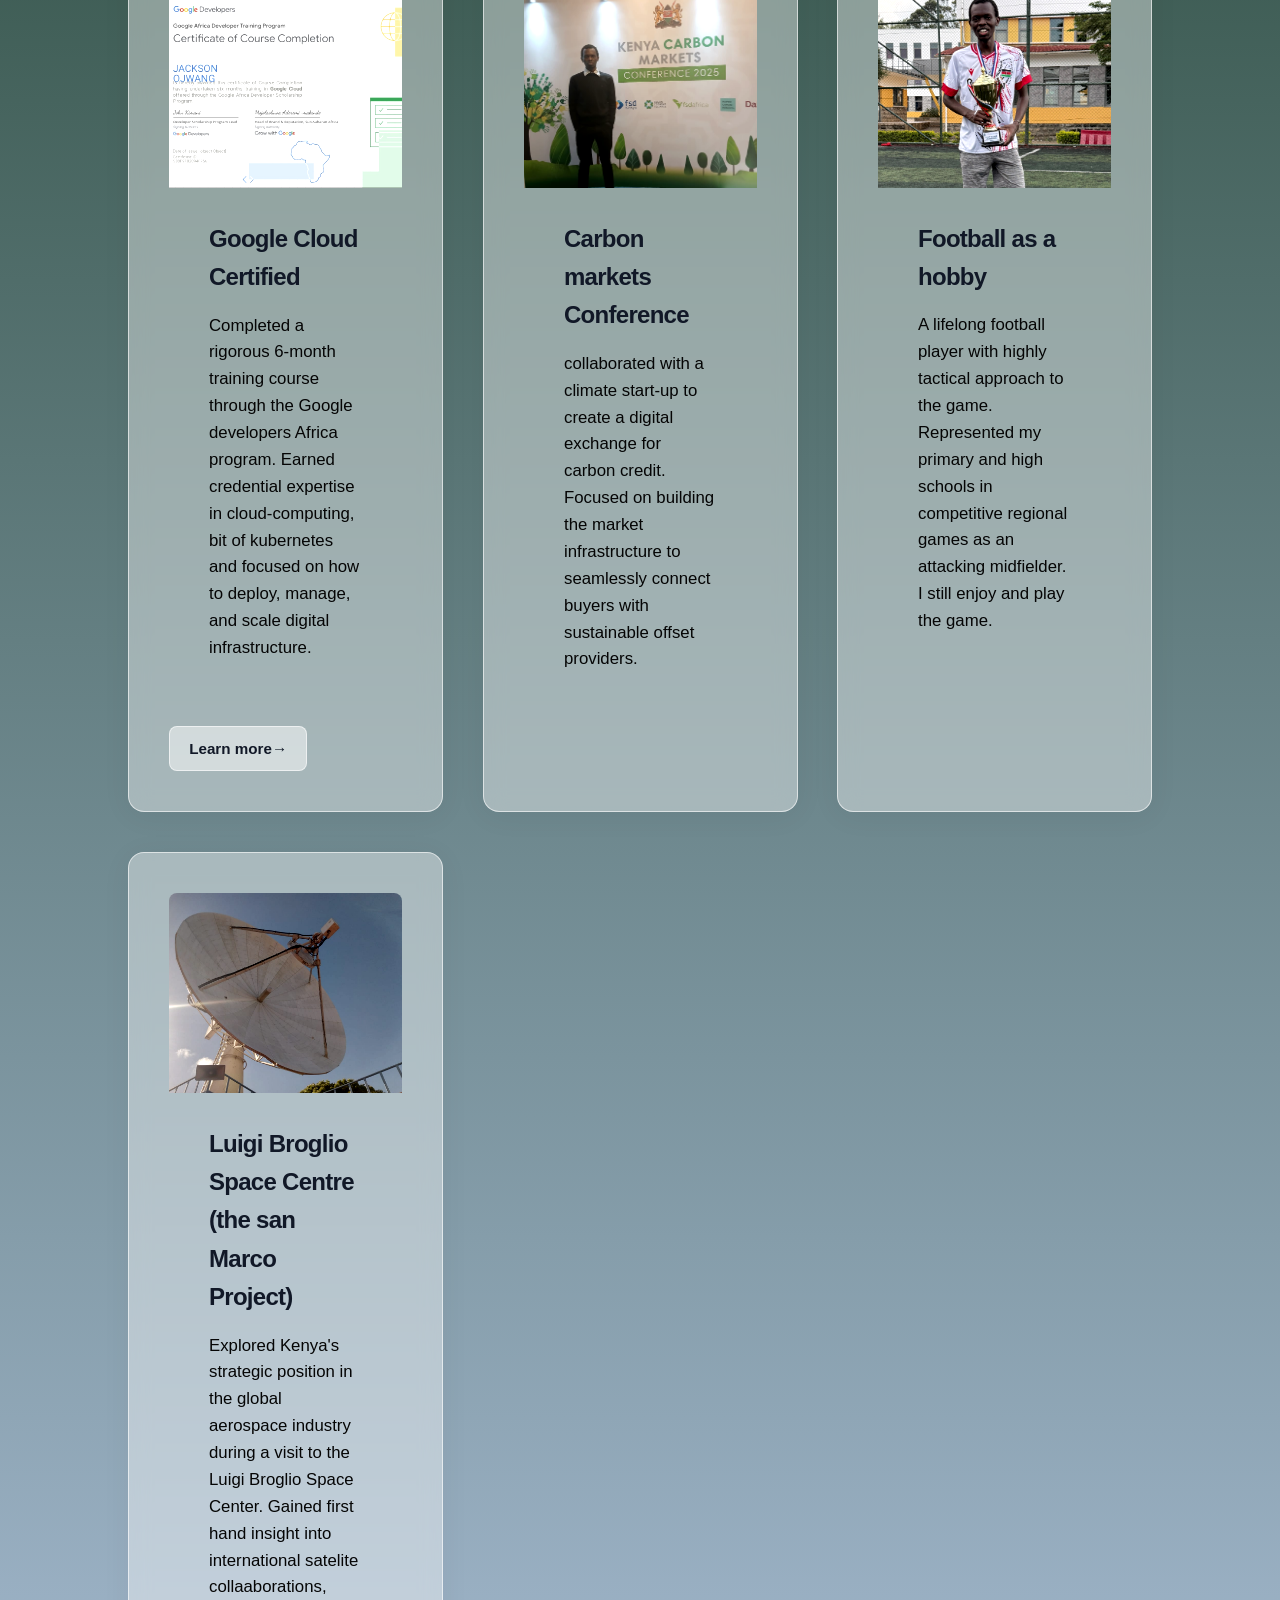
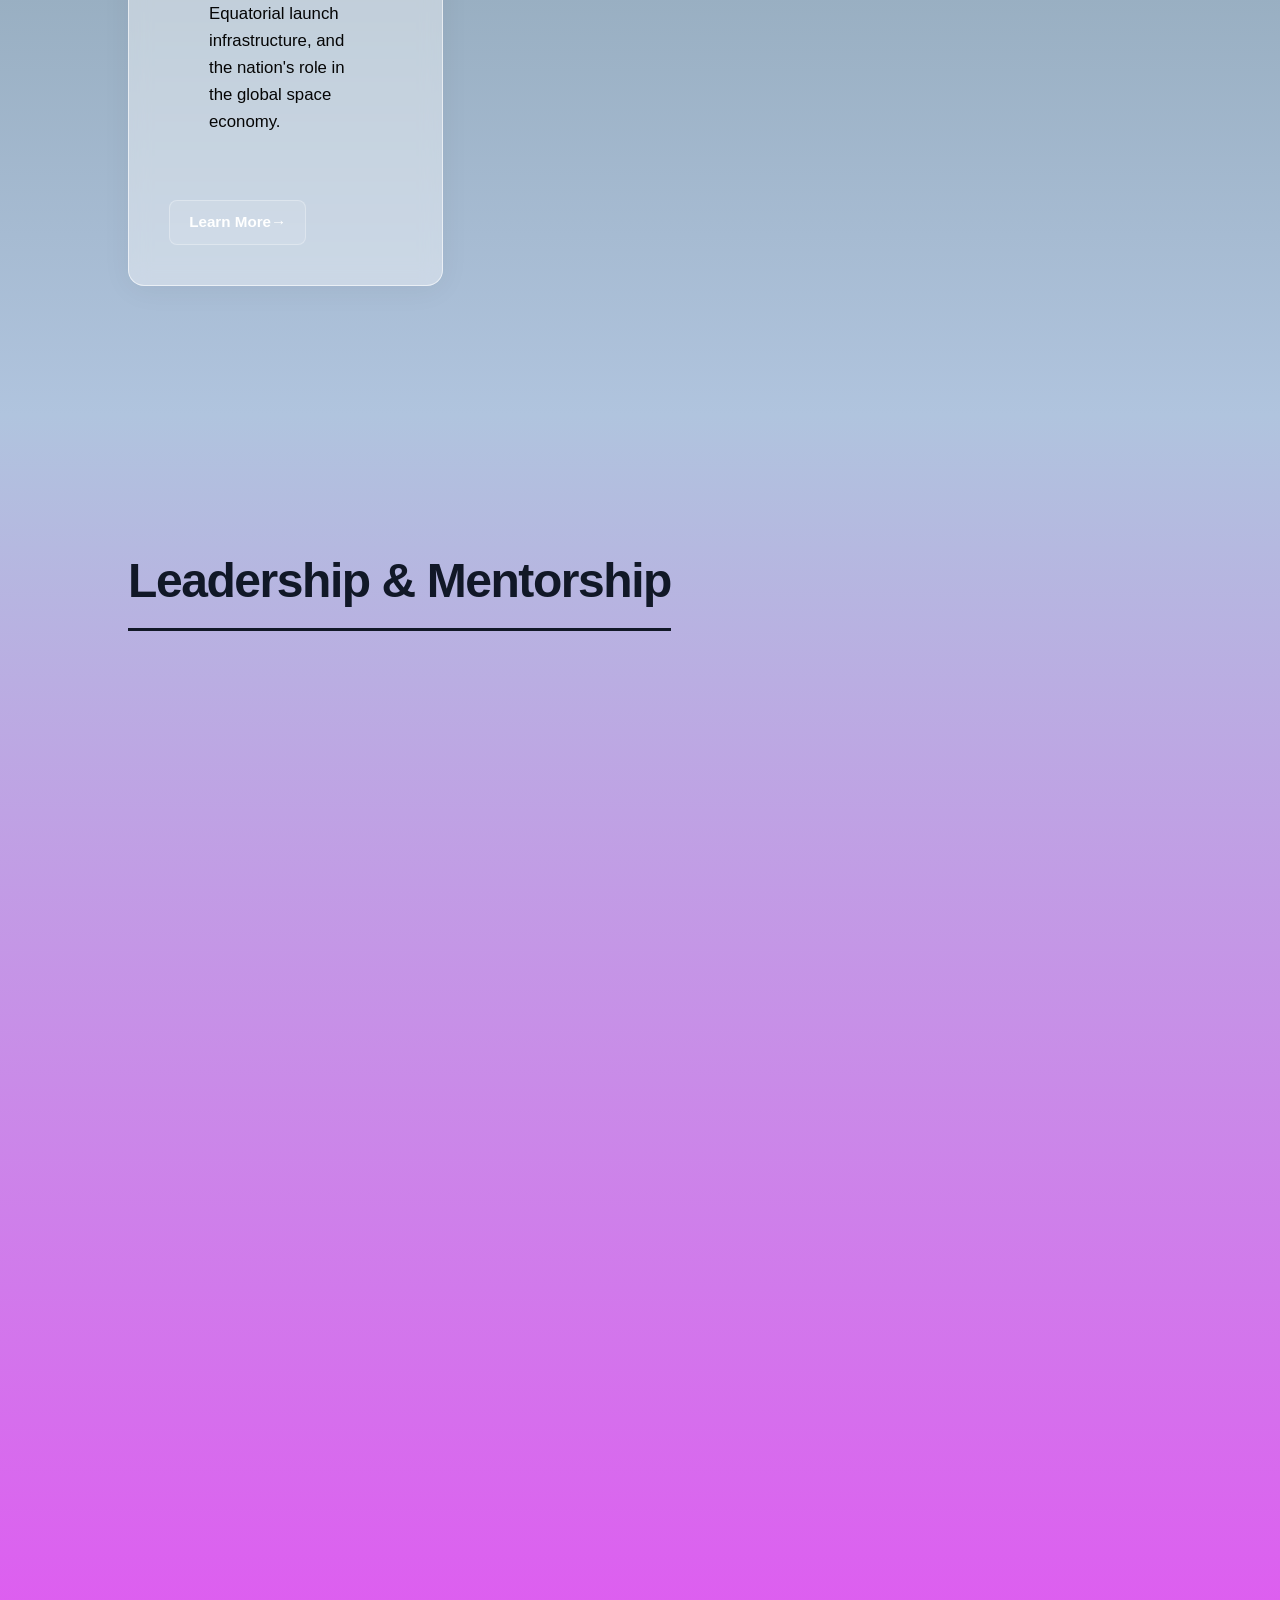
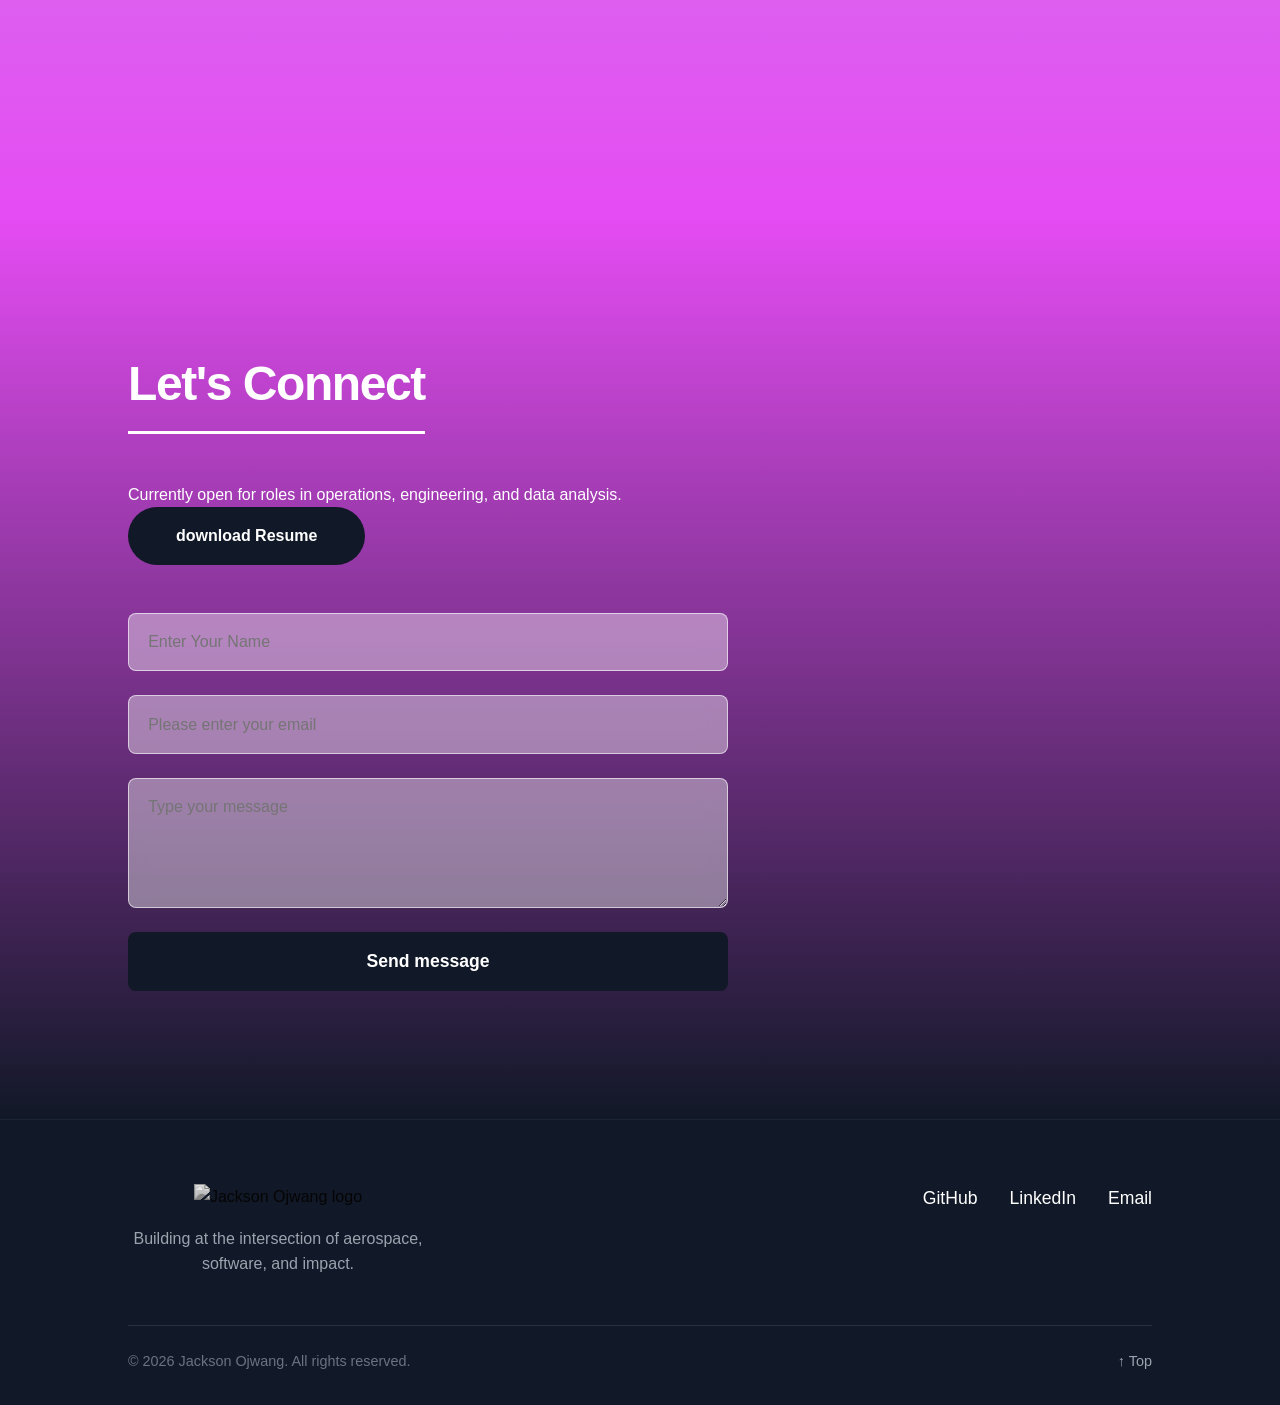
==== commit ebc1550a: "some minor UI changes and organissing the css file" ====
--- a/index.html
+++ b/index.html
@@ -17,7 +17,7 @@
         <nav>
             <div class="logo">
                 <a href="#home">
-                    <img src="images/logo.png" alt="Jackson Ojwang logo"
+                    <img src="images/logo.jpg" alt="Jackson Ojwang logo"
                 class="nav-logo">
                 </a>
             </div>
@@ -51,10 +51,10 @@
             </div>
             <div class="bio-text">
                 <p>
-                    I am an aerospace engineering student and self-taught developer
+                    I am an aerospace engineering student and self-taught python developer
                     based in Kenya. I combine rigorous foundation applied in physics and data analysis with
                     the ability to build practical software systems. I thrive in 
-                    multidisciplinary environments, whether in aviation systems, managing complex technical projects,
+                    multidisciplinary environments, whether in aviations systesm, managing complex technical project,
                     or driving global impact as a mentor for YYAS and selection reviewer for UWC.
                 </p>
             </div>
@@ -90,9 +90,10 @@
                     <img src="images/rotor mechanics.jpg" alt="Aeromechanics Analysis">
                     <h3>Rotary Wing Aeromechanics</h3>
                     <p>
-                        Conducted advanced theoretical analysis of rotorcraft physics and aerodynamics perfomance.
-                        Applied Blade Element Theory to model rotor loads (estimating hover perfomance) and evaluated critical
+                        Conducted advanced theoretical analysis of rotorcraft physics and aerodynamics perfromance.
+                        Applied Blade Element Theory to model rotor loads (estimating hover perfomance) and evaluate critical
                         structural safety margins.
+
                     </p>
                     <a href="pages/Engineering.html" class="learn-more-btn">Learn more&rarr;</a>
                 </div>
@@ -100,7 +101,7 @@
                     <img src="images/steam-turbine.jpg" alt="Aeromechanics Analysis">
                     <h3>Fluid Mechanics </h3>
                     <p>
-                        Investigated advanced aerodynamic principles and fluid behavior.
+                        Investigated advanced aerodnamic principles and fluid behavior.
                         analyzed boundary layers, pressure distribution and compressible
                         flows to understand their theoretical impact on the perfomance of an aircraft.
                     </p>
@@ -133,7 +134,7 @@
                         Analyzed thermodynamic cycles and thermal efficiencies to understand the core mechanics of jet propulsion 
                         and high perfomance engine optimization.
                     </p>
-                <a href="pages/Engineering.html" class="learn-more-btn">Learn more&rarr;</a>
+                <a href="pages/CAD.html" class="learn-more-btn">Learn more&rarr;</a>
                 </div>
             </div>
         </section>
@@ -147,7 +148,7 @@
                     <h3>Market Data Automation</h3>
                     <p>
                         Engineered a comprehensive universal document converter desktop application
-                        and a graphical User Interface. Worked on an automated python trading bot 
+                        and a graphical User Interfac. Worked on an automated python trading bot 
                         utilizing telegram, APIs and agentic reasoning for seamless trading experience.
                     </p>
                     <a href="pages/pythonscript.html" class="learn-more-btn">Learn more&rarr;</a>
@@ -156,8 +157,7 @@
                     <img src="images/data-vizuo.jpg" alt="MATLAB Data Visualization">
                     <h3>Data Visualization</h3>
                     <p>
-                        Developed analytical scripts to fetch and process real-time financial market data. 
-                        Leveraged APIs from Binance, CoinGecko and coinmarketcap to analyze
+                        Developed analytical scripts to fetch and process real-time financial market data. Leveraged APIs from Binance, CoinGecko and coinmarketcap to analyze
                         token metrics on binance futures and equity trends translating raw data into actionable insights.
                     </p>
                     <a href="pages/MATLAB.html" class="learn-more-btn">Learn more&rarr;</a>
@@ -213,7 +213,7 @@
                     Luigi Broglio Space Center. Gained first hand insight into international satelite collaaborations, 
                     Equatorial launch infrastructure, and the nation's role in the global space economy.
                 </p>
-                <a href="pages/luigi.html" class="learn-more-btn">Learn More&rarr;</a>
+                <a href="pages.luigi.html" class="learn-more-btn">Learn More&rarr;</a>
             </div>
         </div>
     </div>
@@ -279,7 +279,7 @@
        <footer class="site-footer">
     <div class="footer-content">
         <div class="footer-brand">
-            <img src="images/logo.png" alt="Jackson Ojwang logo"
+            <img src="images/logo.jpg" alt="Jackson Ojwang logo"
         class="footer-logo">
             <p>Building at the intersection of aerospace, software, and impact.</p>
         </div>
--- a/style.css
+++ b/style.css
@@ -1,10 +1,26 @@
-/* ======= CSS VARIABLES ======== */
+/* ------
+    MAIN STYLESHEET
+   
+   TABLE OF CONTENTS:
+   1. CSS Variables (Colors, Fonts)
+   2. Global Resets & Base Styles
+   3. Typography
+   4. Layout & Navigation (Navbar, Footer)
+   5. Components (Buttons, Glass Cards, Forms)
+   6. Specific Sections (Hero, Portfolio, Project Pages)
+   7. Animations & Keyframes
+   8. Media Queries (Mobile Responsiveness)
+   ------ */
+
+/* --------------
+   1. CSS VARIABLES
+   ------------- */
 :root {
-    /* color Palette */
-    --c-mint: #9a9abe;    /* Landing Page */
-    --c-purple: #A879D4;  /* Engineering */
-    --c-lime: #23d367;    /* Code & Analytics */
-    --c-gold: #ee8ad5;    /* Leadership */
+    /* Color Palette */
+    --c-mint: #fff0ff;    /* Landing Page */
+    --c-purple: #8B4513;  /* Engineering */
+    --c-lime: #2f4f42;    /* Code & Analytics */
+    --c-gold: #b0c4de;    /* Leadership */
     --c-gray: #e54cf3;    /* Contact/Footer */
 
     /* Typography & Surfaces */
@@ -13,12 +29,14 @@
     --surface-glass: rgba(255, 255, 255, 0.4);
     --glass-border: rgba(255, 255, 255, 0.6);
 
-    /* ========fonts======*/
+    /* Fonts */
     --font-body: 'inter', -apple-system, sans-serif;
-    --font-display: 'Sirin Stencil',cursive;
-}
-
-/* ========= */
+    --font-display: 'Sirin Stencil', cursive;
+}
+
+/* ==========================================
+   2. GLOBAL RESETS & BASE STYLES
+   ========================================== */
 * {
     margin: 0;
     padding: 0;
@@ -28,12 +46,35 @@
 
 body {
     color: var(--text-main);
-    font-family: var(--font-stack);
+    font-family: var(--font-body);
     line-height: 1.6;
+    background: linear-gradient(-45deg, #0f172a, #1e1b4b, #0a0a0a, #111827);
+    background-size: 400% 400%;
+    animation: gradientShift 15s ease infinite;
     overflow-x: hidden;
-    
-}
-
+}
+
+body:has(.project-hero) {
+    background: linear-gradient(to bottom, var(--c-mint), var(--c-purple), var(--text-main));
+    color: var(--text-main);
+}
+
+/* Scroll Animation Utilities */
+.hidden-scroll {
+    opacity: 0;
+    transform: translateY(40px) scale(0.95);
+    transition: all 0.7s cubic-bezier(0.5, 0, 0, 1);
+    will-change: opacity, transform;
+}
+
+.show-scroll {
+    opacity: 1;
+    transform: translateY(0) scale(1);
+}
+
+/* ==========================================
+   3. TYPOGRAPHY
+   ========================================== */
 h1, h2, h3 {
     font-weight: 800;
     letter-spacing: -0.03em;
@@ -45,12 +86,13 @@
     transition: all 0.3s ease;
 }
 
-/* == HEADER & NAVIGATION ===== */
+/* ==========================================
+   4. LAYOUT & NAVIGATION
+   ========================================== */
 header {
     position: fixed;
     top: 0;
     width: 100%;
-    padding: 1.5rem 5%;
     display: flex;
     justify-content: space-between;
     align-items: center;
@@ -75,21 +117,16 @@
     position: relative;
     width: 100%;
 }
+
 .nav-logo {
     max-height: 50px;
     width: auto;
     display: block;
-}
-
-/* Desktop Navigation */
-@media screen and (min-width: 769px) {
-    .nav-links {
-        display: flex;
-        flex-direction: row;
-        align-items: center;
-        gap: 2.5rem;
-        margin: 0;
-    }
+    transition: transform 0.3s ease;
+}
+
+.nav-logo:hover {
+    transform: scale(1.05);
 }
 
 .nav-links a:hover {
@@ -97,92 +134,103 @@
     opacity: 0.6;
 }
 
-/* ====TRANSITIONS======= */
-#home {
-    background: linear-gradient(
-        to bottom,
-        rgba(204, 240, 236, 0.2) 50%,  
-        rgba(204, 240, 236, 0.6) 80%, 
-        var(--c-mint) 100% 
-    ),
-    url('images/amazing.jpeg'); 
-    
-    background-size: cover;
-    background-position: center;
-    background-repeat: no-repeat;
-    background-attachment: fixed; 
-}
-
-#engineering {
-    background: linear-gradient(to bottom, var(--c-mint), var(--c-purple));
-}
-
-#code {
-    background: linear-gradient(to bottom, var(--c-purple), var(--c-lime));
-}
-
-#focus {
-    background: linear-gradient(to bottom, var(--c-lime), var(--c-gold));
-}
-
-#leadership {
-    background: linear-gradient(to bottom, var(--c-gold), var(--c-gray));
-}
-
-#contact {
-    background: linear-gradient(to bottom, var(--c-gray), var(--text-main));
-}
-
-#contact h2, #contact p {
-    color: #ffffff; 
-}
-#contact h2 {
-    border-bottom-color: #ffffff;
-}
-
-/* ==== SECTION LAYOUTS ======== */
-.hero-section {
-    min-height: 100vh;
-    display: flex;
+.hamburger {
+    display: none;
+    cursor: pointer;
+    z-index: 2000;
+}
+
+.hamburger div {
+    width: 25px;
+    height: 3px;
+    background-color: var(--text-main);
+    margin: 5px;
+    transition: all 0.3s ease;
+}
+
+/* Footer */
+footer {
+    text-align: center;
+    padding: 3rem;
+    background: var(--c-gray);
+    color: var(--text-muted);
+    font-weight: 500;
+}
+
+.site-footer {
+    background-color: var(--text-main); 
+    padding: 4rem 10% 2rem 10%;
+    border-top: 1px solid rgba(255, 255, 255, 0.05); 
+}
+
+.footer-content {
+    display: flex;
+    justify-content: space-between;
+    align-items: flex-start;
+    margin-bottom: 3rem;
+    flex-wrap: wrap;
+    gap: 2rem;
+}
+
+.footer-brand h2 {
+    color: #ffffff;
+    font-family: var(--font-display);
+    margin-bottom: 0.5rem;
+    font-size: 2rem;
+}
+
+.footer-brand p {
+    color: #9ca3af; 
+    font-size: 1rem;
+    max-width: 300px;
+}
+
+.footer-logo {
+    max-height: 50px;
+    width: auto;
+    margin-bottom: 1rem;
+    filter: grayscale(100%) brightness(90%);
+}
+
+.footer-links {
+    display: flex;
+    gap: 2rem;
+}
+
+.footer-links a {
+    color: #ffffff;
+    font-weight: 500;
+    font-size: 1.1rem;
+    transition: color 0.3s ease, transform 0.3s ease;
+}
+
+.footer-links a:hover {
+    color: var(--c-lime); 
+    transform: translateY(-2px);
+}
+
+.footer-bottom {
+    display: flex;
+    justify-content: space-between;
     align-items: center;
-    padding: 180px 10% 4rem 10%; 
-
-}
-
-.portfolio-section, .contact-section {
-    padding: 8rem 10%;
-    min-height: 100vh;
-}
-
-/* ===== ===== */
-.hero-content h1 {
-    font-size: 4.5rem;
-    margin-bottom: 0.5rem;
-    line-height: 1.1;
-}
-
-.hero-content h2 {
-    font-size: 2rem;
-    color: var(--text-muted);
-    margin-bottom: 1.5rem;
-    font-weight: 500;
-}
-
-.hero-content p {
-    font-size: 1.5rem;
-    max-width: 600px;
-    margin-bottom: 2.5rem;
-    color: var(--text-muted);
-}
-
-.portfolio-section h2, .contact-section h2 {
-    font-size: 3rem;
-    margin-bottom: 3rem;
-    border-bottom: 3px solid var(--text-main);
-    display: inline-block;
-    padding-bottom: 0.5rem;
-}
-
+    border-top: 1px solid rgba(255, 255, 255, 0.1);
+    padding-top: 1.5rem;
+    font-size: 0.9rem;
+    color: #6b7280;
+}
+
+.back-to-top {
+    color: #9ca3af;
+    transition: color 0.3s ease;
+}
+
+.back-to-top:hover {
+    color: #ffffff;
+}
+
+/* ==========================================
+   5. COMPONENTS (Cards, Buttons, Forms)
+   ========================================== */
 .cta-button, .btn-download {
     display: inline-block;
     padding: 1rem 3rem;
@@ -198,7 +246,40 @@
     box-shadow: 0 10px 20px rgba(0, 0, 0, 0.15);
 }
 
-/* ========CONTAINERS========== */
+.learn-more-btn {
+    display: inline-flex;
+    align-items: center;
+    gap: 0.5rem;
+    margin-top: 1.5rem;
+    padding: 0.6rem 1.2rem;
+    font-size: 0.95rem;
+    font-weight: 600;
+    text-decoration: none;
+    background: rgba(255, 255, 255, 0.5);
+    color: var(--text-main);
+    border: 1px solid var(--glass-border);
+    border-radius: 8px;
+    transition: all 0.3s ease;
+}
+
+.learn-more-btn:hover {
+    background: var(--text-main);
+    color: var(--c-mint);
+    transform: translateX(5px);
+}
+
+.bg-image-card .learn-more-btn {
+    background: rgba(255, 255, 255, 0.1);
+    color: #ffffff;
+    border: 1px solid rgba(255, 255, 255, 0.3);
+}
+
+.bg-image-card .learn-more-btn:hover {
+    background: #ffffff;
+    color: var(--text-main);
+    border: 1px solid #ffffff;
+}
+
 .grid-container {
     display: grid;
     grid-template-columns: repeat(auto-fit, minmax(300px, 1fr));
@@ -222,25 +303,50 @@
     background: rgba(255, 255, 255, 0.6);
 }
 
-.card h3, .timeline-item h3 {
+.card img {
+    width: 100%;
+    height: 200px;
+    object-fit: cover;
+    border-radius: 8px 8px 0 0;
+    filter: grayscale(20%) contrast(120%);
+    transition: filter 0.3s ease;
+}
+
+.card:hover img {
+    filter: grayscale(0%) contrast(100%); 
+    transform: scale(1.02);
+}
+
+.card h3, .card p {
+    padding: 0 2.5rem;
+}
+
+.card h3 {
+    margin-top: 1.5rem;
+    margin-bottom: 1rem;
     font-size: 1.5rem;
+    color: var(--text-main);
+}
+
+.card h4 {
     margin-bottom: 1rem;
-    color: var(--text-main);
+    margin-top: 1.5rem;
+    font-size: x-large;
 }
 
 .card p, .timeline-item p {
     color: var(--text-muted);
     font-size: 1.05rem;
-}
-
-/* ======== */
+    margin-bottom: 2.5rem;
+}
+
 .timeline {
     display: flex;
     flex-direction: column;
     gap: 2rem;
 }
 
-/* ================== */
+/* Contact Form */
 #contact-form {
     display: flex;
     flex-direction: column;
@@ -284,61 +390,100 @@
     box-shadow: 0 10px 20px rgba(0, 0, 0, 0.15);
 }
 
-/* ========== */
-footer {
-    text-align: center;
-    padding: 3rem;
-    background: var(--c-gray);
+/* ==========================================
+   6. SPECIFIC SECTIONS
+   ========================================== */
+
+/* Background Color Gradients for Sections */
+#home {
+    background: linear-gradient(
+        to bottom,
+        rgba(204, 240, 236, 0.2) 50%,  
+        rgba(204, 240, 236, 0.6) 80%, 
+        var(--c-mint) 100% 
+    ),
+    url('images/header.jpg'); 
+    background-size: cover;
+    background-position: center;
+    background-repeat: no-repeat;
+    background-attachment: fixed; 
+}
+
+#engineering { background: linear-gradient(to bottom, var(--c-mint), var(--c-purple)); }
+#code { background: linear-gradient(to bottom, var(--c-purple), var(--c-lime)); }
+#focus { background: linear-gradient(to bottom, var(--c-lime), var(--c-gold)); }
+#leadership { background: linear-gradient(to bottom, var(--c-gold), var(--c-gray)); }
+#contact { background: linear-gradient(to bottom, var(--c-gray), var(--text-main)); }
+
+#contact h2, #contact p { color: #ffffff; }
+#contact h2 { border-bottom-color: #ffffff; }
+
+/* Main Section Layouts */
+.hero-section {
+    min-height: 100vh;
+    display: flex;
+    flex-direction: column;
+    justify-content: center;
+    align-items: center;
+    padding: 180px 10% 4rem 10%; 
+}
+
+.portfolio-section, .contact-section {
+    padding: 8rem 10%;
+    min-height: 100vh;
+}
+
+.portfolio-section h2, .contact-section h2 {
+    font-size: 3rem;
+    margin-bottom: 3rem;
+    border-bottom: 3px solid var(--text-main);
+    display: inline-block;
+    padding-bottom: 0.5rem;
+}
+
+/* Hero Content Specifics */
+.hero-content {
+    display: flex;
+    align-items: center;
+    justify-content: space-between;
+    width: 100%;
+    gap: 4rem; 
+}
+
+.hero-content h1 {
+    font-size: 4.5rem;
+    margin-bottom: 0.5rem;
+    line-height: 1.1;
+    align-items: center;
+}
+
+.hero-content h2 {
+    font-size: 2rem;
     color: var(--text-muted);
+    margin-bottom: 1.5rem;
     font-weight: 500;
 }
 
-/* ==========SCROLL======== */
-.hidden-scroll {
-    opacity: 0;
-    transform: translateY(40px) scale(0.95);
-    transition: all 0.7s cubic-bezier(0.5, 0, 0, 1);
-    will-change: opacity, transform;
-}
-
-.show-scroll {
-    opacity: 1;
-    transform: translateY(0) scale(1);
-}
-
-/* ========IMAGES=======*/
-.card img {
-    width: 100%;
-    height: 200px;
-    object-fit: cover;
-    border-radius: 8px 8px 0 0;
-    filter: grayscale(20%) contrast(120%);
-    transition: filter o.3s ease;
-}
-
-.card:hover img {
-    filter: grayscale(0%) contrast(100%); 
-    transform: scale(1.02);
-}
-
-.card h3, card p{
-    padding: 0 2.5rem;
-}
-
-.card h3 {
-    margin-top: 1.5rem;
-    margin-bottom: 1rem;
-}
-.card h4 {
-    margin-bottom: 1rem;
-    margin-top: 1.5rem;
-    font-size: x-large;
-}
-.card p {
+.hero-content p {
+    font-size: 1.5rem;
+    max-width: 600px;
     margin-bottom: 2.5rem;
-}
-
-/* ========= ABOUT CONTAINER=========== */
+    color: var(--text-muted);
+}
+
+.hero-text-column {
+    flex: 1.1; 
+    max-width: 750px; /* Fixed from 7500px */
+    z-index: 2; 
+}
+
+.hero-visual-column {
+    flex: 1; 
+    display: flex;
+    justify-content: flex-end;
+    align-items: center;
+}
+
 .about-container {
     display: flex;
     align-items: center;
@@ -374,28 +519,7 @@
     line-height: 1.5;
 }
 
-.hero-content {
-    display: flex;
-    align-items: center;
-    justify-content: space-between;
-    width: 100%;
-    gap: 4rem; 
-}
-
-.hero-text-column {
-    flex: 1.1; 
-    max-width: 7500px;
-    z-index: 2; 
-}
-
-.hero-visual-column {
-    flex: 1; 
-    display: flex;
-    justify-content: flex-end;
-    align-items: center;
-}
-
-/* ===== 3D FLOATING ANIMATION ========= */
+/* 3D Floating Video */
 .floating-video {
     width: 100%;
     max-width: 450px; 
@@ -410,7 +534,216 @@
     object-fit: cover; 
     overflow: hidden;
 }
-@media screen and (max-width=770px) {
+
+/* Secondary Project Detail Pages */
+.project-hero {
+    padding: 180px 10% 4rem 10%;
+    display: flex;
+    align-items: center;
+    gap: 4rem;
+    min-height: 70vh;
+}
+
+.project-hero-content { flex: 1; }
+
+.back-link {
+    display: inline-block;
+    color: var(--text-main);
+    text-decoration: none;
+    font-weight: 600;
+    margin-bottom: 1.5rem;
+    transition: transform 0.3s ease;
+}
+
+.back-link:hover { transform: translateX(-5px); }
+
+.project-title {
+    font-family: var(--font-display);
+    font-size: 3.5rem;
+    line-height: 1.1;
+    margin-bottom: 1.5rem;
+}
+
+.project-meta {
+    display: flex;
+    gap: 1rem;
+    margin-bottom: 2rem;
+    flex-wrap: wrap;
+}
+
+.meta-tag {
+    background: rgba(255, 255, 255, 0.4);
+    padding: 0.4rem 1rem;
+    border-radius: 20px;
+    font-size: 0.85rem;
+    font-weight: 600;
+    border: 1px solid var(--glass-border);
+}
+
+.project-subtitle {
+    font-size: 1.2rem;
+    line-height: 1.6;
+    color: #374151;
+}
+
+.project-hero-visual {
+    flex: 1;
+    display: flex;
+    justify-content: flex-end;
+}
+
+.project-main-img {
+    width: 100%;
+    max-width: 600px;
+    border-radius: 16px;
+    box-shadow: 0 20px 40px rgba(0,0,0,0.15);
+}
+
+.project-details {
+    padding: 4rem 10% 8rem 10%;
+    background: rgba(255, 255, 255, 0.05);
+}
+
+.details-grid {
+    display: flex;
+    gap: 4rem;
+    background: var(--surface-glass);
+    backdrop-filter: blur(12px);
+    -webkit-backdrop-filter: blur(12px);
+    border: 1px solid var(--glass-border);
+    border-radius: 24px;
+    padding: 4rem;
+}
+
+.details-text { flex: 1.5; }
+
+.details-text h2 {
+    font-family: var(--font-display);
+    font-size: 2rem;
+    margin-bottom: 1.5rem;
+    border-bottom: 2px solid var(--c-purple);
+    padding-bottom: 0.5rem;
+    display: inline-block;
+}
+
+.details-text p {
+    font-size: 1.1rem;
+    line-height: 1.8;
+    margin-bottom: 2.5rem;
+}
+
+.project-bullets {
+    list-style: none;
+    padding: 0;
+}
+
+.project-bullets li {
+    font-size: 1.1rem;
+    line-height: 1.6;
+    margin-bottom: 1.5rem;
+    padding-left: 1.5rem;
+    position: relative;
+}
+
+.project-bullets li::before {
+    content: "▹";
+    position: absolute;
+    left: 0;
+    color: #7B61FF; 
+    font-weight: bold;
+}
+
+.details-visuals {
+    flex: 1;
+    display: flex;
+    flex-direction: column;
+    gap: 2rem;
+}
+
+.secondary-img {
+    width: 100%;
+    border-radius: 12px;
+    box-shadow: 0 10px 20px rgba(0,0,0,0.1);
+}
+
+/* ==========================================
+   7. ANIMATIONS & KEYFRAMES
+   ========================================== */
+@keyframes gradientShift {
+    0% { background-position: 0% 50%; }
+    50% { background-position: 100% 50%; }
+    100% { background-position: 0% 50%; }
+}
+
+/* ==========================================
+   8. MEDIA QUERIES (Mobile Responsiveness)
+   ========================================== */
+
+/* Desktop Navigation */
+@media screen and (min-width: 769px) {
+    .nav-links {
+        display: flex;
+        flex-direction: row;
+        align-items: center;
+        gap: 2.5rem;
+        margin: 0;
+    }
+}
+
+/* Tablet Responsiveness */
+@media (max-width: 968px) {
+    .hero-content {
+        flex-direction: column;
+        text-align: center;
+        gap: 2rem;
+    }
+    
+    .hero-visual-column {
+        order: -1; 
+    }
+
+    .floating-render {
+        max-width: 300px; 
+    }
+}
+
+/* THE MASTER MOBILE BLOCK */
+@media screen and (max-width: 768px) {
+    
+    /* Layout Adjustments */
+    .hero-section {
+        padding: 120px 5% 4rem 5%; 
+        height: auto;
+        min-height: 100vh;
+    }
+    
+    .portfolio-section, .contact-section {
+        padding: 5rem 5%; 
+    }
+
+    /* Typography Scaling */
+    .hero-content h1 { font-size: 2.8rem; }
+    .hero-content h2 { font-size: 1.2rem; }
+    .portfolio-section h2, .contact-section h2 { font-size: 2.2rem; }
+
+    /* Fix the Split Layout */
+    .hero-content {
+        flex-direction: column;
+        gap: 2rem;
+        text-align: center;
+    }
+
+    .hero-visual-column { order: -1; }
+    .floating-render { max-width: 280px; }
+
+    .about-container {
+        flex-direction: column;
+        text-align: center;
+        padding: 1.5rem 1rem;
+        height: auto;
+    }
+
+    /* The Floating Video Fix */
     .floating-video {
         margin-top: 0;
         margin-right: 0;
@@ -418,91 +751,9 @@
         border-right: 1px solid var(--glass-border);
         max-width: 90%;
     }
-}
-
-/* ==== RESPONSIVE DESIGN======= */
-@media (max-width: 968px) {
-    .hero-content {
-        flex-direction: column;
-        text-align: center;
-        gap: 2rem;
-    }
-    
-    .hero-visual-column {
-        order: -1; 
-    }
-
-    .floating-render {
-        max-width: 300px; 
-    }
-}
-
-/* ======= MOBILE RESPONSIVENESS==== */
-
-/* Hamburger Styling */
-.hamburger {
-    display: none;
-    cursor: pointer;
-    z-index: 2000;
-}
-
-.hamburger div {
-    width: 25px;
-    height: 3px;
-    background-color: var(--text-main);
-    margin: 5px;
-    transition: all 0.3s ease;
-}
-
-@media screen and (max-width: 768px) {
-    .hero-section {
-        padding: 120px 5% 4rem 5%; 
-        height: auto;
-        min-height: 100vh;
-    }
-    
-    .portfolio-section, .contact-section {
-        padding: 5rem 5%; 
-    }
-
-    .hero-content h1 {
-        font-size: 2.8rem; 
-    }
-    
-    .hero-content h2 {
-        font-size: 1.2rem;
-    }
-    
-    .portfolio-section h2, .contact-section h2 {
-        font-size: 2.2rem;
-    }
-
-    /* Fix the Split Layout*/
-    .hero-content {
-        flex-direction: column;
-        gap: 2rem;
-        text-align: center;
-    }
-
-    .hero-visual-column {
-        order: -1; 
-    }
-
-    .floating-render {
-        max-width: 280px; 
-    }
-
-    .about-container {
-        flex-direction: column;
-        text-align: center;
-        padding: 1.5rem 1rem;
-        height: auto;
-    }
 
     /* Mobile Navigation Menu */
-    body {
-        overflow-x: hidden; 
-    }
+    body { overflow-x: hidden; }
 
     .nav-links {
         position: fixed;
@@ -521,316 +772,41 @@
         z-index: 1500;
     }
 
-    .nav-links li {
-        margin: 1.5rem 0;
-    }
-
-    .nav-links a {
-        font-size: 1.5rem;
-    }
-
-    .hamburger {
-        display: block; 
-    }
-
-    .nav-active {
-        right: 0;
-    }
-
-    .toggle .line1 {
-        transform: rotate(-45deg) translate(-5px, 6px);
-    }
-    .toggle .line2 {
-        opacity: 0;
-    }
-    .toggle .line3 {
-        transform: rotate(45deg) translate(-5px, -6px);
-    }
-}
-
-/* === FOOTER section==== */
-.site-footer {
-    background-color: var(--text-main); 
-    padding: 4rem 10% 2rem 10%;
-    border-top: 1px solid rgba(255, 255, 255, 0.05); 
-}
-
-.footer-content {
-    display: flex;
-    justify-content: space-between;
-    align-items: flex-start;
-    margin-bottom: 3rem;
-    flex-wrap: wrap;
-    gap: 2rem;
-}
-
-.footer-brand h2 {
-    color: #ffffff;
-    font-family: var(--font-display);
-    margin-bottom: 0.5rem;
-    font-size: 2rem;
-}
-
-.footer-brand p {
-    color: #9ca3af; 
-    font-size: 1rem;
-    max-width: 300px;
-}
-
-.footer-links {
-    display: flex;
-    gap: 2rem;
-}
-
-.footer-links a {
-    color: #ffffff;
-    font-weight: 500;
-    font-size: 1.1rem;
-    transition: color 0.3s ease, transform 0.3s ease;
-}
-
-.footer-links a:hover {
-    color: var(--c-lime); 
-    transform: translateY(-2px);
-}
-
-.footer-bottom {
-    display: flex;
-    justify-content: space-between;
-    align-items: center;
-    border-top: 1px solid rgba(255, 255, 255, 0.1);
-    padding-top: 1.5rem;
-    font-size: 0.9rem;
-    color: #6b7280;
-}
-
-.back-to-top {
-    color: #9ca3af;
-    transition: color 0.3s ease;
-}
-
-.back-to-top:hover {
-    color: #ffffff;
-}
-
-/*  stack nice on phones */
-@media (max-width: 768px) {
+    .nav-links li { margin: 1.5rem 0; }
+    .nav-links a { font-size: 1.5rem; }
+    .hamburger { display: block; }
+    .nav-active { right: 0; }
+
+    /* Hamburger Animation */
+    .toggle .line1 { transform: rotate(-45deg) translate(-5px, 6px); }
+    .toggle .line2 { opacity: 0; }
+    .toggle .line3 { transform: rotate(45deg) translate(-5px, -6px); }
+
+    /* Footer Stacking */
     .footer-content {
         flex-direction: column;
         align-items: center;
         text-align: center;
     }
+    
     .footer-bottom {
         flex-direction: column;
         gap: 1rem;
     }
-}
-
-/* logo and branding */
-.nav-logo {
-    max-height: 50px;
-    width: auto;
-    display: block;
-    transition: transform 0.3s ease;
-}
-
-.nav-logo:hover {
-    transform: scale(1.05);
-}
-
-.footer-logo {
-    max-height: 50px;
-    width: auto;
-    margin-bottom: 1rem;
-    filter: grayscale(100%) brightness(90%);
-}
-
-/* Learn more buttons*/
-.learn-more-btn {
-    display: inline-flex;
-    align-items: center;
-    gap: 0.5rem;
-    margin-top: 1.5rem;
-    padding: 0.6rem 1.2rem;
-    font-size: 0.95rem;
-    font-weight: 600;
-    text-decoration: none;
-
-    background: rgba(255, 255, 255, 0.5);
-    color: var(--text-main);
-    border: 1px solid var(--glass-border);
-    border-radius: 8px;
-    transition: all 0.3s ease;
-}
-
-.learn-more-btn:hover {
-    background: var(--text-main);
-    color: var(--c-mint);
-    transform: translateX(5px);
-}
-
-.bg-image-card .learn-more-btn {
-    background: rgba(255, 255, 255, 0.1);
-    color: #ffffff;
-    border: 1px solid rgba(255, 255, 255, 0.3);
-}
-.bg-image-card .learn-more-btn:hover {
-    background: #ffffff;
-    color: var(--text-main);
-    border: 1px solid #ffffff;
-}
-
-/* -- PAGES----- */
-
-body:has(.project-hero) {
-    background: linear-gradient(to bottom, var(--c-mint), var(--c-purple), var(--text-main));
-    color: var(--text-main);
-}
-.project-hero {
-    padding: 180px 10% 4rem 10%;
-    display: flex;
-    align-items: center;
-    gap: 4rem;
-    min-height: 70vh;
-}
-
-.project-hero-content {
-    flex: 1;
-}
-
-.back-link {
-    display: inline-block;
-    color: var(--text-main);
-    text-decoration: none;
-    font-weight: 600;
-    margin-bottom: 1.5rem;
-    transition: transform 0.3s ease;
-}
-
-.back-link:hover {
-    transform: translateX(-5px);
-}
-
-.project-title {
-    font-family: var(--font-display);
-    font-size: 3.5rem;
-    line-height: 1.1;
-    margin-bottom: 1.5rem;
-}
-
-.project-meta {
-    display: flex;
-    gap: 1rem;
-    margin-bottom: 2rem;
-    flex-wrap: wrap;
-}
-
-.meta-tag {
-    background: rgba(255, 255, 255, 0.4);
-    padding: 0.4rem 1rem;
-    border-radius: 20px;
-    font-size: 0.85rem;
-    font-weight: 600;
-    border: 1px solid var(--glass-border);
-}
-
-.project-subtitle {
-    font-size: 1.2rem;
-    line-height: 1.6;
-    color: #374151;
-}
-
-.project-hero-visual {
-    flex: 1;
-    display: flex;
-    justify-content: flex-end;
-}
-
-.project-main-img {
-    width: 100%;
-    max-width: 600px;
-    border-radius: 16px;
-    box-shadow: 0 20px 40px rgba(0,0,0,0.15);
-}
-.project-details {
-    padding: 4rem 10% 8rem 10%;
-    background: rgba(255, 255, 255, 0.05);
-}
-
-.details-grid {
-    display: flex;
-    gap: 4rem;
-    background: var(--surface-glass);
-    backdrop-filter: blur(12px);
-    -webkit-backdrop-filter: blur(12px);
-    border: 1px solid var(--glass-border);
-    border-radius: 24px;
-    padding: 4rem;
-}
-
-.details-text {
-    flex: 1.5;
-}
-
-.details-text h2 {
-    font-family: var(--font-display);
-    font-size: 2rem;
-    margin-bottom: 1.5rem;
-    border-bottom: 2px solid var(--c-purple);
-    padding-bottom: 0.5rem;
-    display: inline-block;
-}
-
-.details-text p {
-    font-size: 1.1rem;
-    line-height: 1.8;
-    margin-bottom: 2.5rem;
-}
-
-.project-bullets {
-    list-style: none;
-    padding: 0;
-}
-
-.project-bullets li {
-    font-size: 1.1rem;
-    line-height: 1.6;
-    margin-bottom: 1.5rem;
-    padding-left: 1.5rem;
-    position: relative;
-}
-.project-bullets li::before {
-    content: "▹";
-    position: absolute;
-    left: 0;
-    color: #7B61FF; 
-    font-weight: bold;
-}
-
-.details-visuals {
-    flex: 1;
-    display: flex;
-    flex-direction: column;
-    gap: 2rem;
-}
-
-.secondary-img {
-    width: 100%;
-    border-radius: 12px;
-    box-shadow: 0 10px 20px rgba(0,0,0,0.1);
-}
-
-/* Mobile Responsiveness */
-@media (max-width: 768px) {
+
+    /* Project Pages Responsiveness */
     .project-hero, .details-grid {
         flex-direction: column;
     }
+    
     .project-hero {
         padding-top: 140px;
     }
+    
     .details-grid {
         padding: 2rem;
     }
+    
     .project-title {
         font-size: 2.5rem;
     }
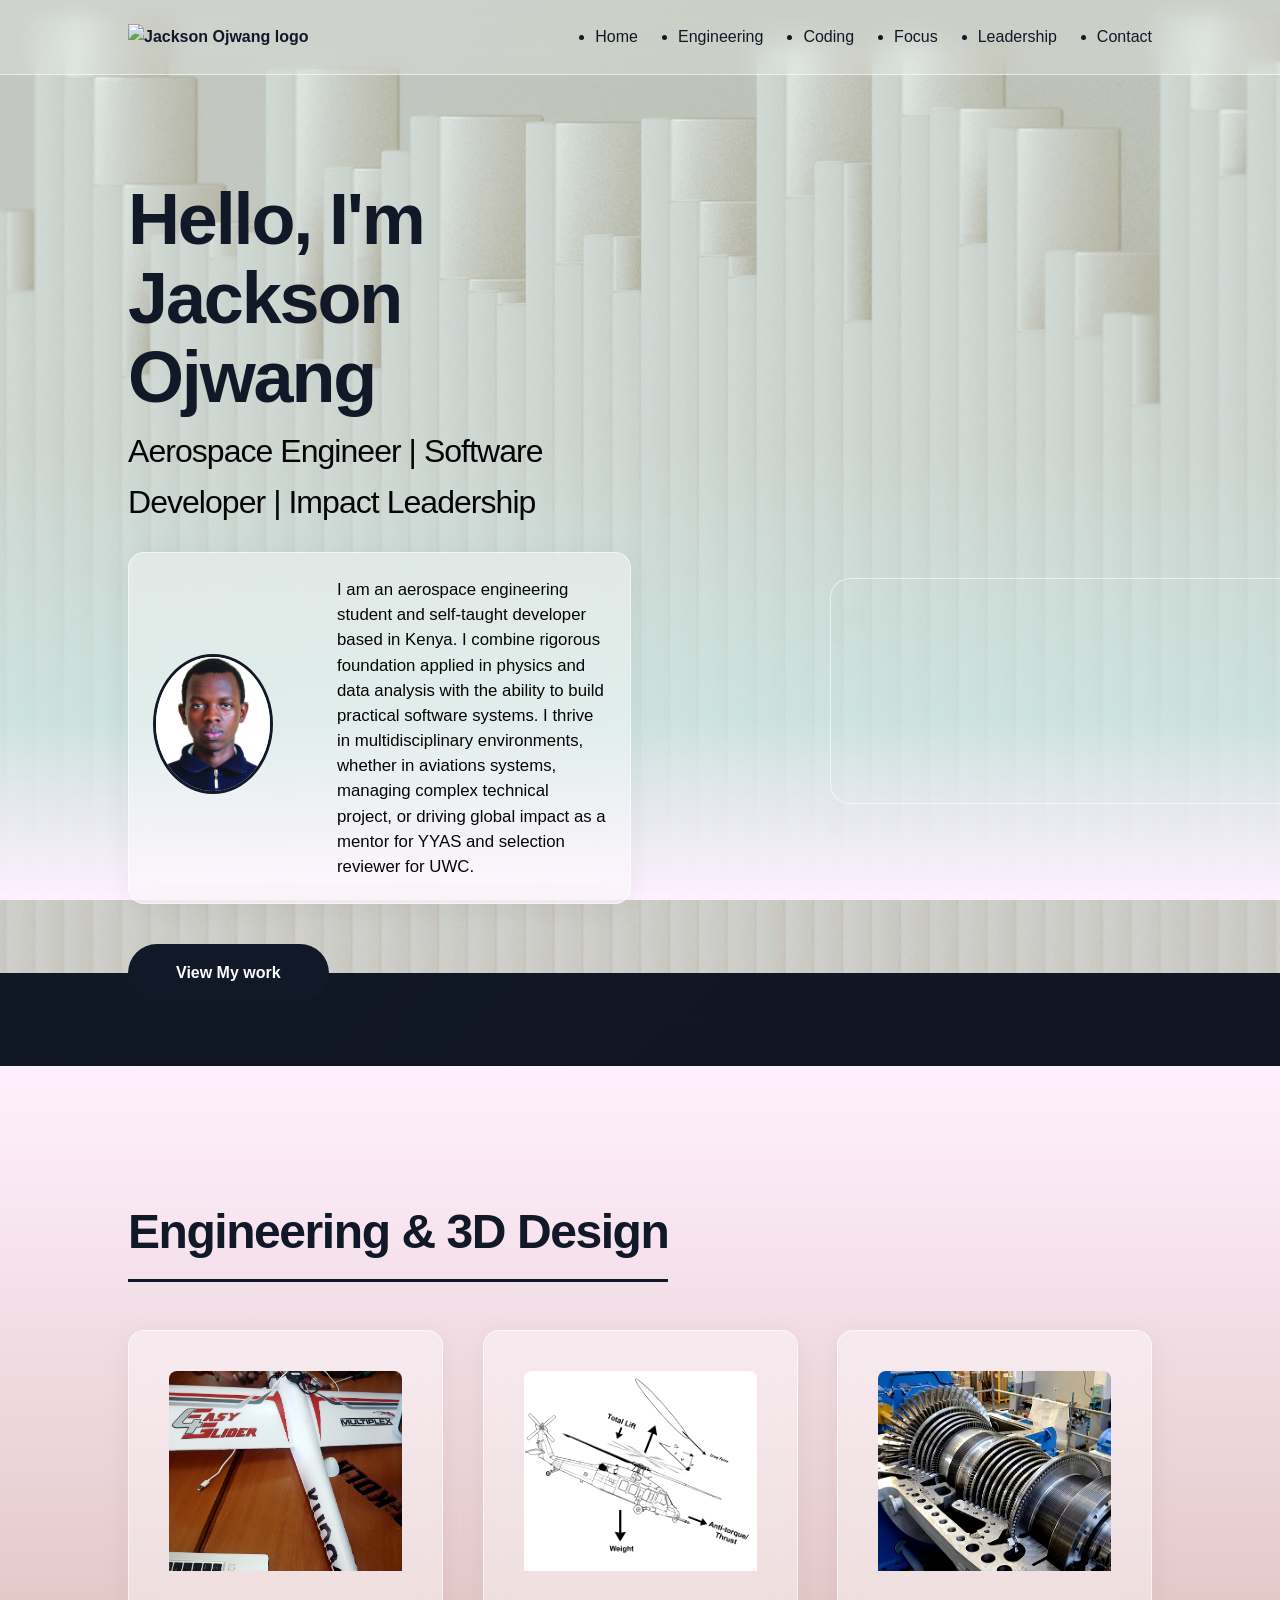
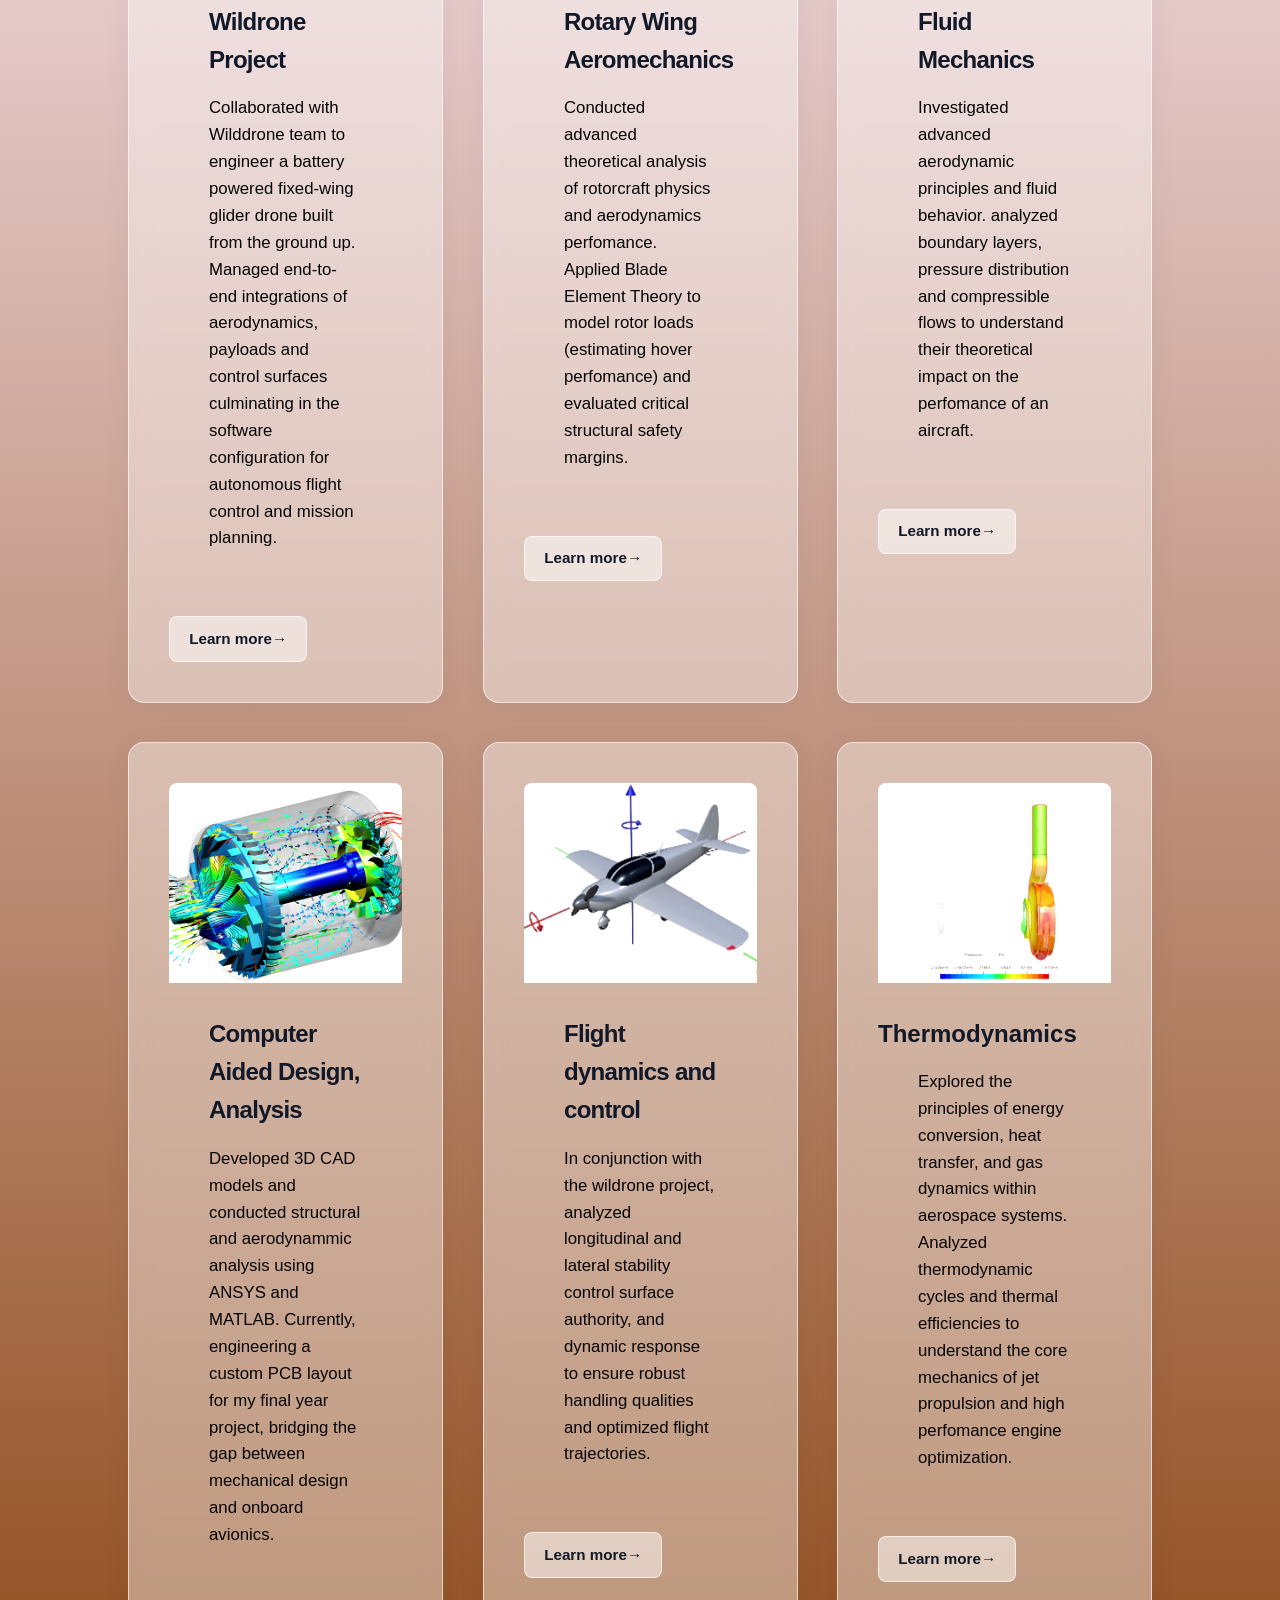
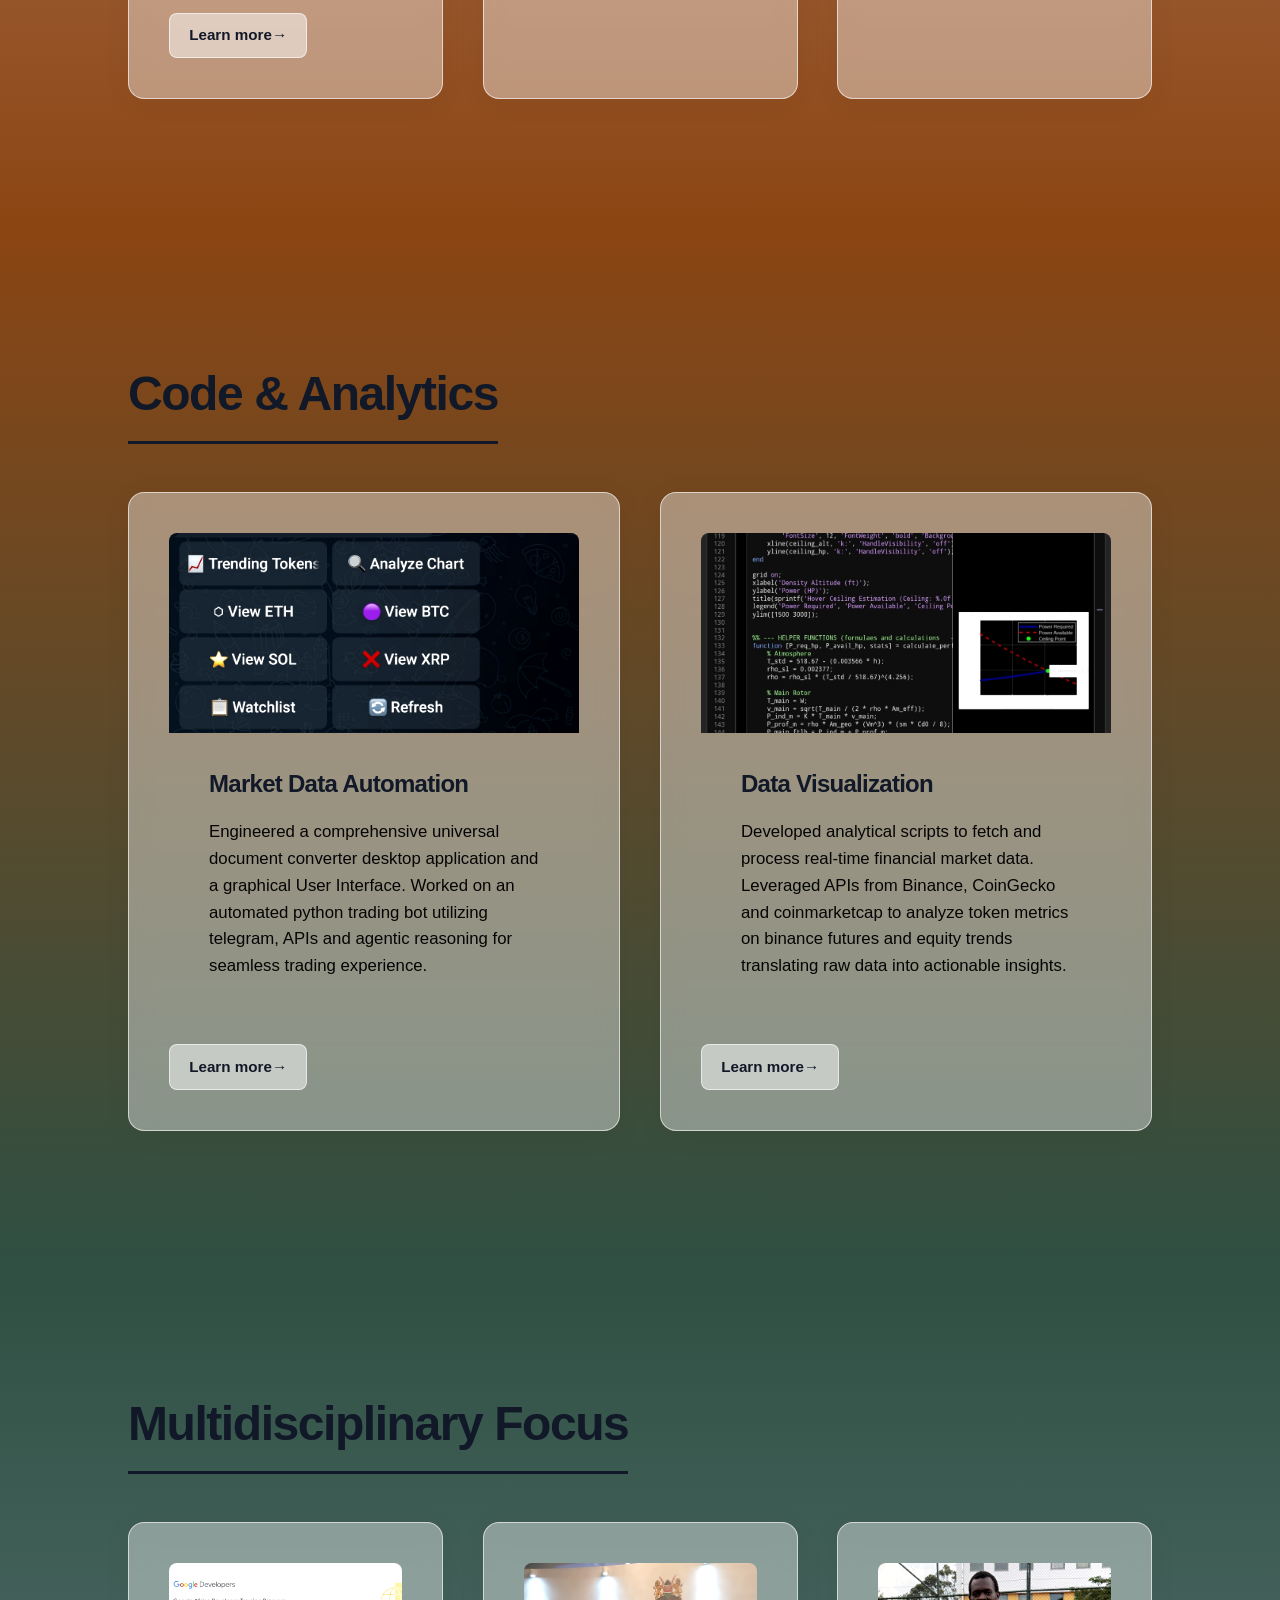
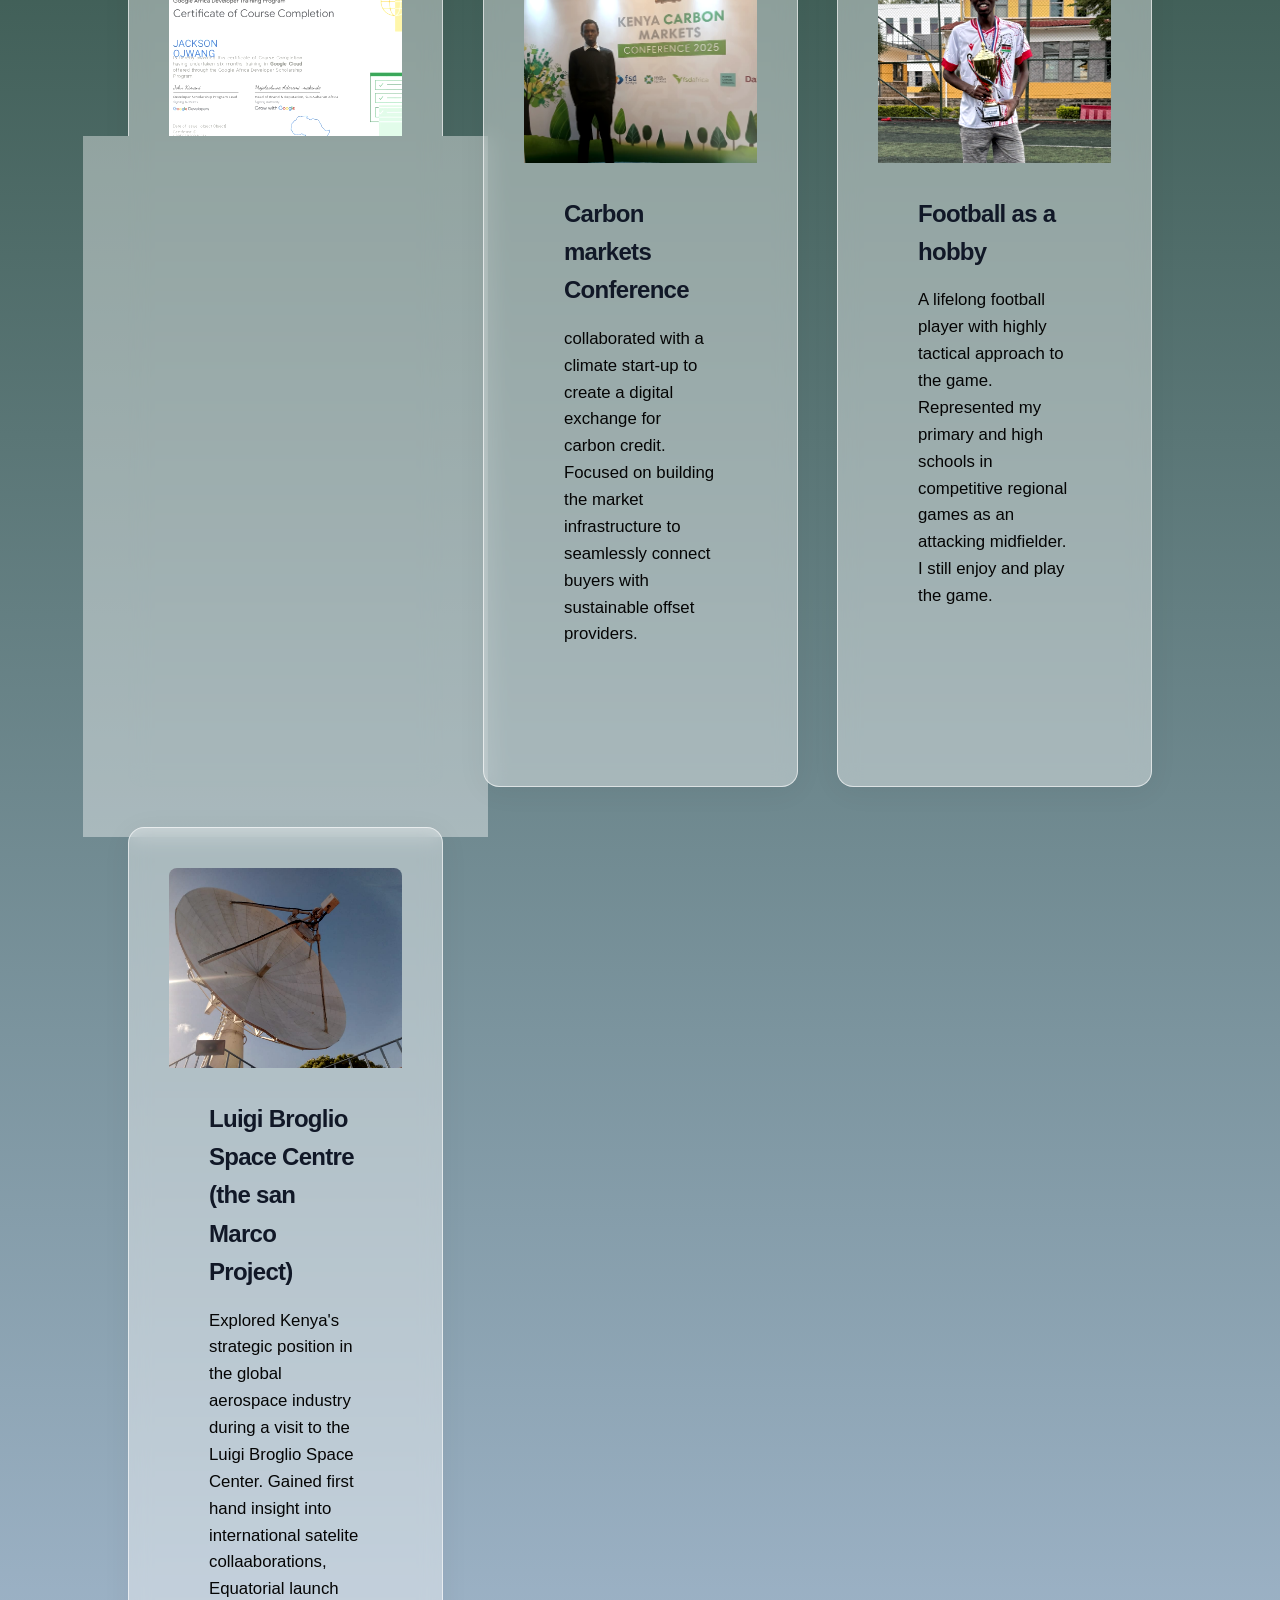
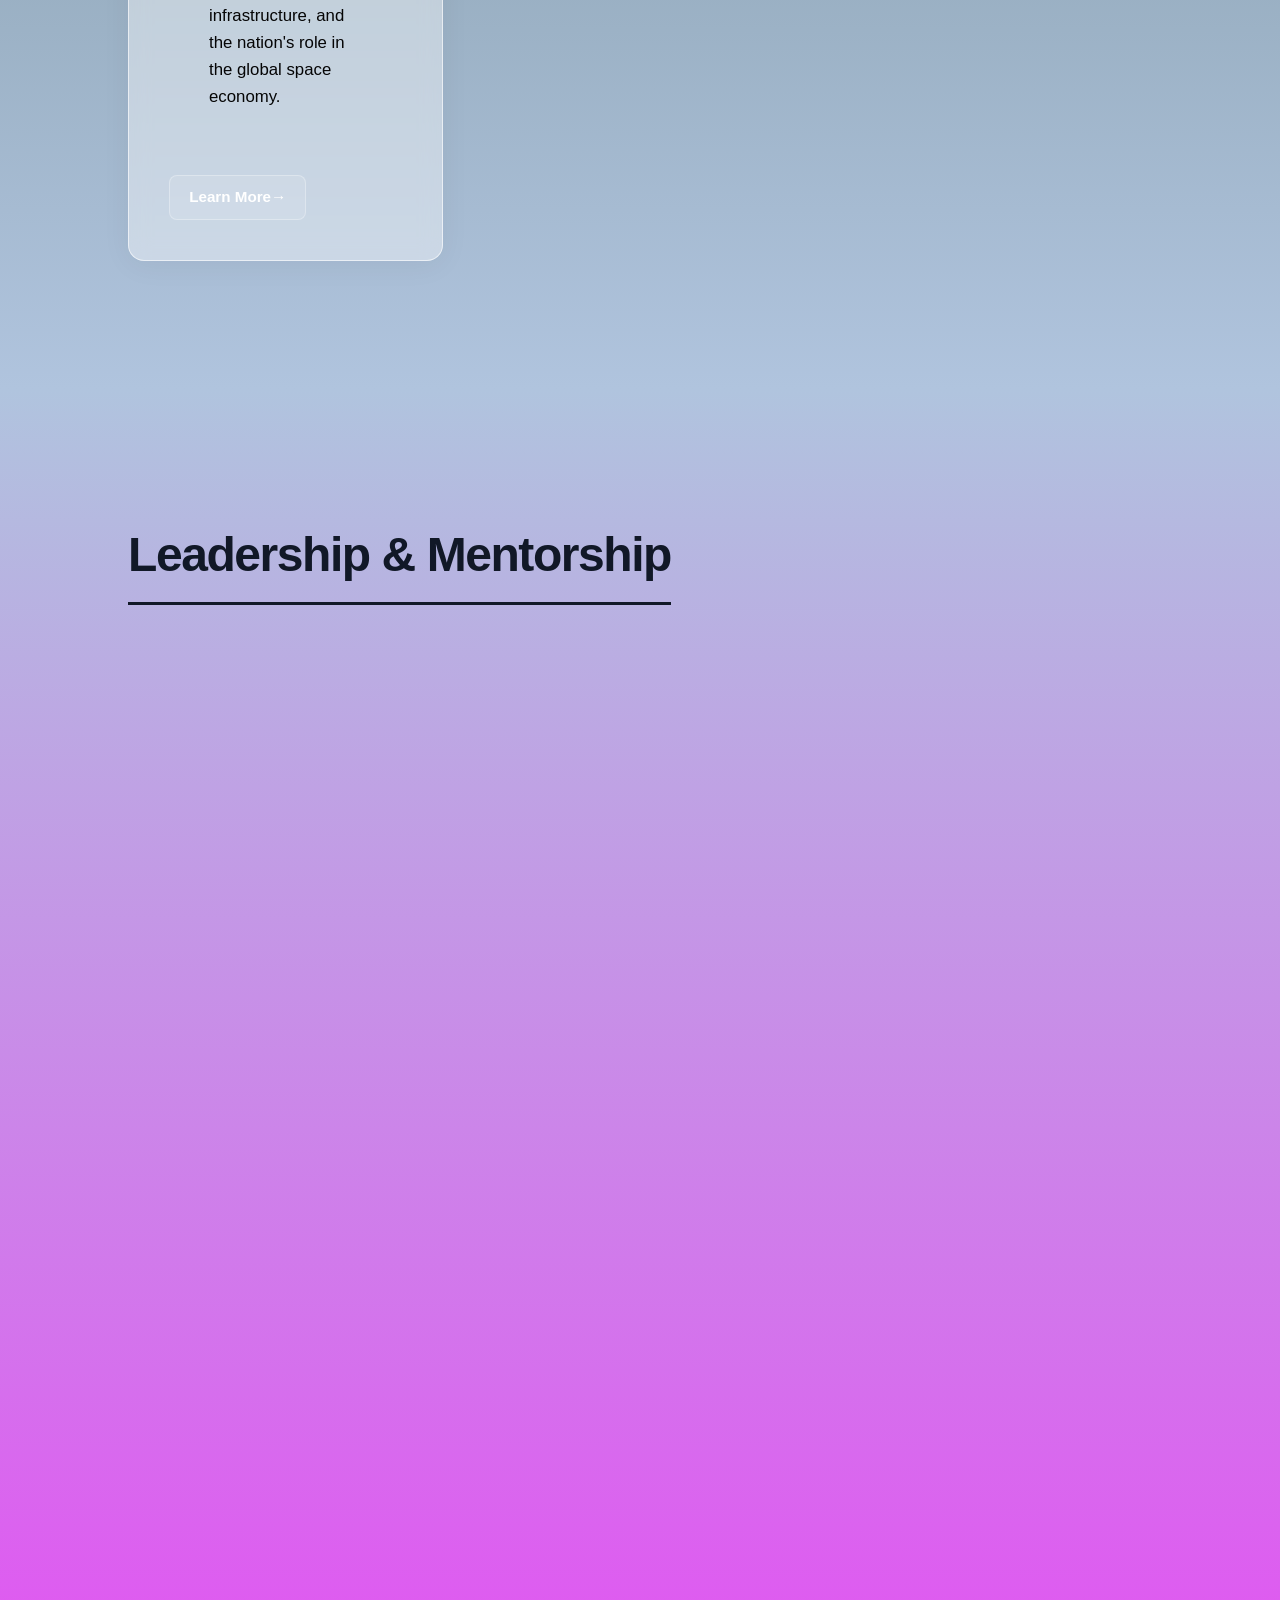
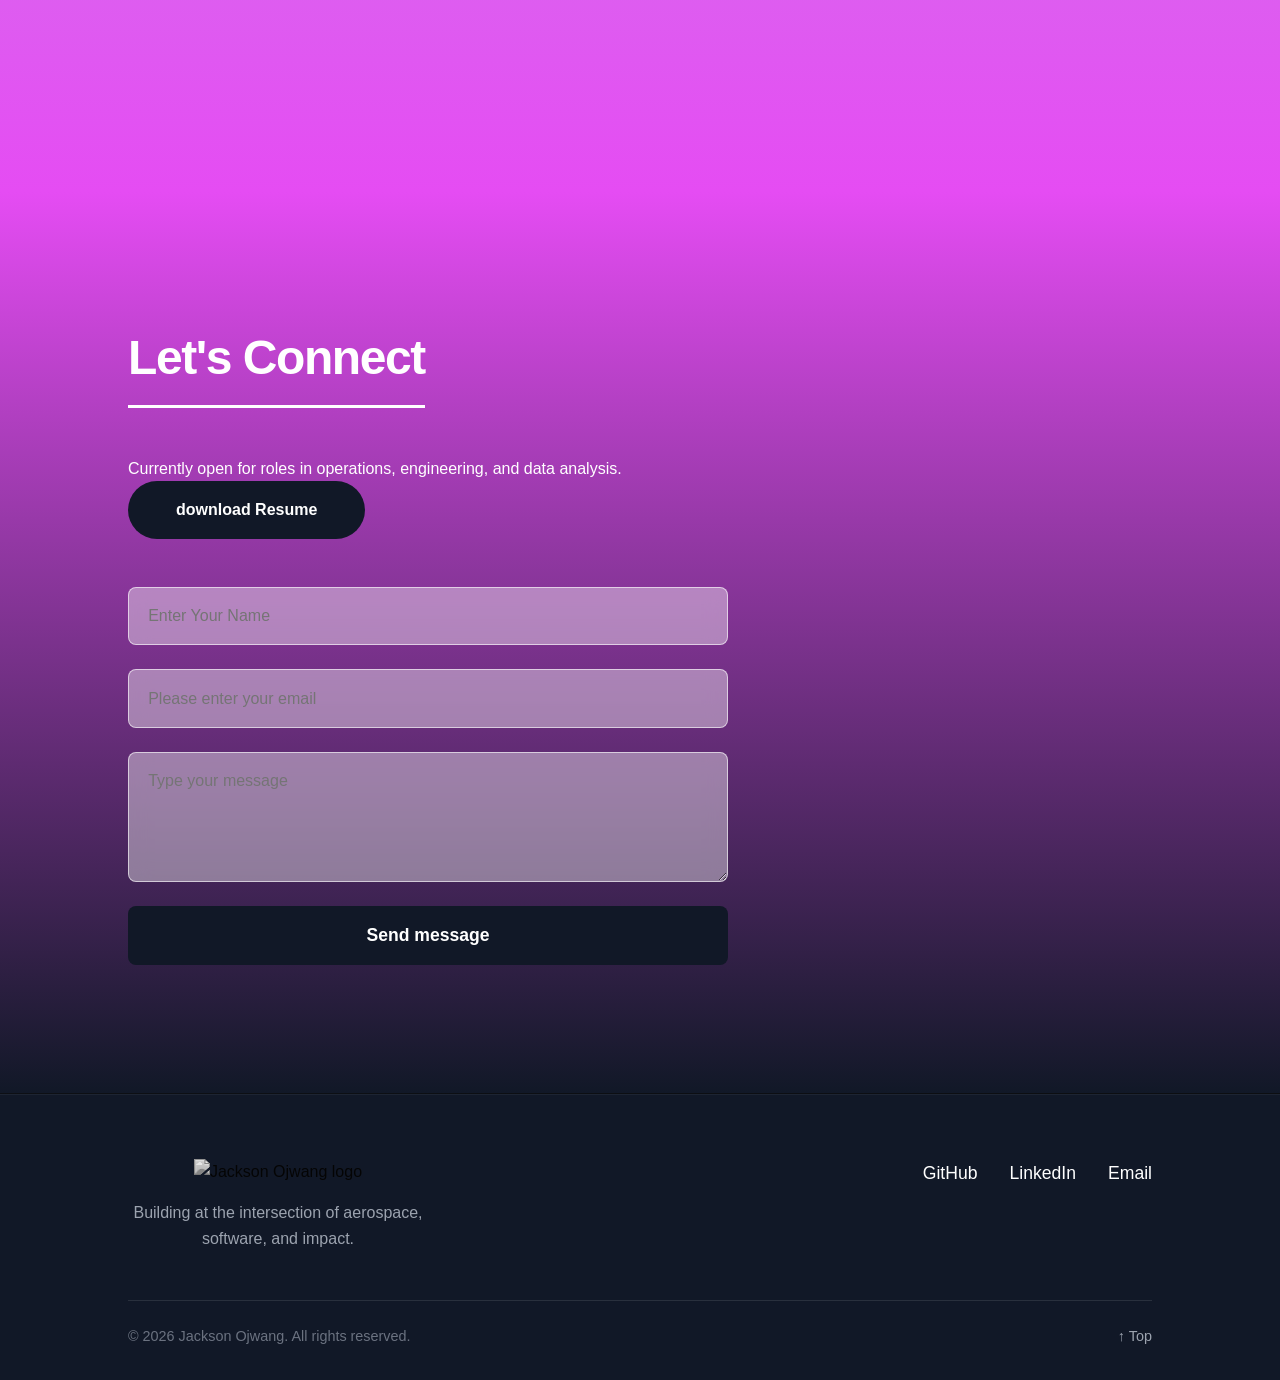
==== commit a0e9ec96: "spelling corrections" ====
--- a/index.html
+++ b/index.html
@@ -51,10 +51,10 @@
             </div>
             <div class="bio-text">
                 <p>
-                    I am an aerospace engineering student and self-taught python developer
+                    I am an aerospace engineering student and self-taught developer
                     based in Kenya. I combine rigorous foundation applied in physics and data analysis with
                     the ability to build practical software systems. I thrive in 
-                    multidisciplinary environments, whether in aviations systesm, managing complex technical project,
+                    multidisciplinary environments, whether in aviations systems, managing complex technical project,
                     or driving global impact as a mentor for YYAS and selection reviewer for UWC.
                 </p>
             </div>
@@ -90,10 +90,9 @@
                     <img src="images/rotor mechanics.jpg" alt="Aeromechanics Analysis">
                     <h3>Rotary Wing Aeromechanics</h3>
                     <p>
-                        Conducted advanced theoretical analysis of rotorcraft physics and aerodynamics perfromance.
-                        Applied Blade Element Theory to model rotor loads (estimating hover perfomance) and evaluate critical
+                        Conducted advanced theoretical analysis of rotorcraft physics and aerodynamics perfomance.
+                        Applied Blade Element Theory to model rotor loads (estimating hover perfomance) and evaluated critical
                         structural safety margins.
-
                     </p>
                     <a href="pages/Engineering.html" class="learn-more-btn">Learn more&rarr;</a>
                 </div>
@@ -101,7 +100,7 @@
                     <img src="images/steam-turbine.jpg" alt="Aeromechanics Analysis">
                     <h3>Fluid Mechanics </h3>
                     <p>
-                        Investigated advanced aerodnamic principles and fluid behavior.
+                        Investigated advanced aerodynamic principles and fluid behavior.
                         analyzed boundary layers, pressure distribution and compressible
                         flows to understand their theoretical impact on the perfomance of an aircraft.
                     </p>
@@ -148,7 +147,7 @@
                     <h3>Market Data Automation</h3>
                     <p>
                         Engineered a comprehensive universal document converter desktop application
-                        and a graphical User Interfac. Worked on an automated python trading bot 
+                        and a graphical User Interface. Worked on an automated python trading bot 
                         utilizing telegram, APIs and agentic reasoning for seamless trading experience.
                     </p>
                     <a href="pages/pythonscript.html" class="learn-more-btn">Learn more&rarr;</a>
@@ -157,7 +156,8 @@
                     <img src="images/data-vizuo.jpg" alt="MATLAB Data Visualization">
                     <h3>Data Visualization</h3>
                     <p>
-                        Developed analytical scripts to fetch and process real-time financial market data. Leveraged APIs from Binance, CoinGecko and coinmarketcap to analyze
+                        Developed analytical scripts to fetch and process real-time financial market data. 
+                        Leveraged APIs from Binance, CoinGecko and coinmarketcap to analyze
                         token metrics on binance futures and equity trends translating raw data into actionable insights.
                     </p>
                     <a href="pages/MATLAB.html" class="learn-more-btn">Learn more&rarr;</a>
